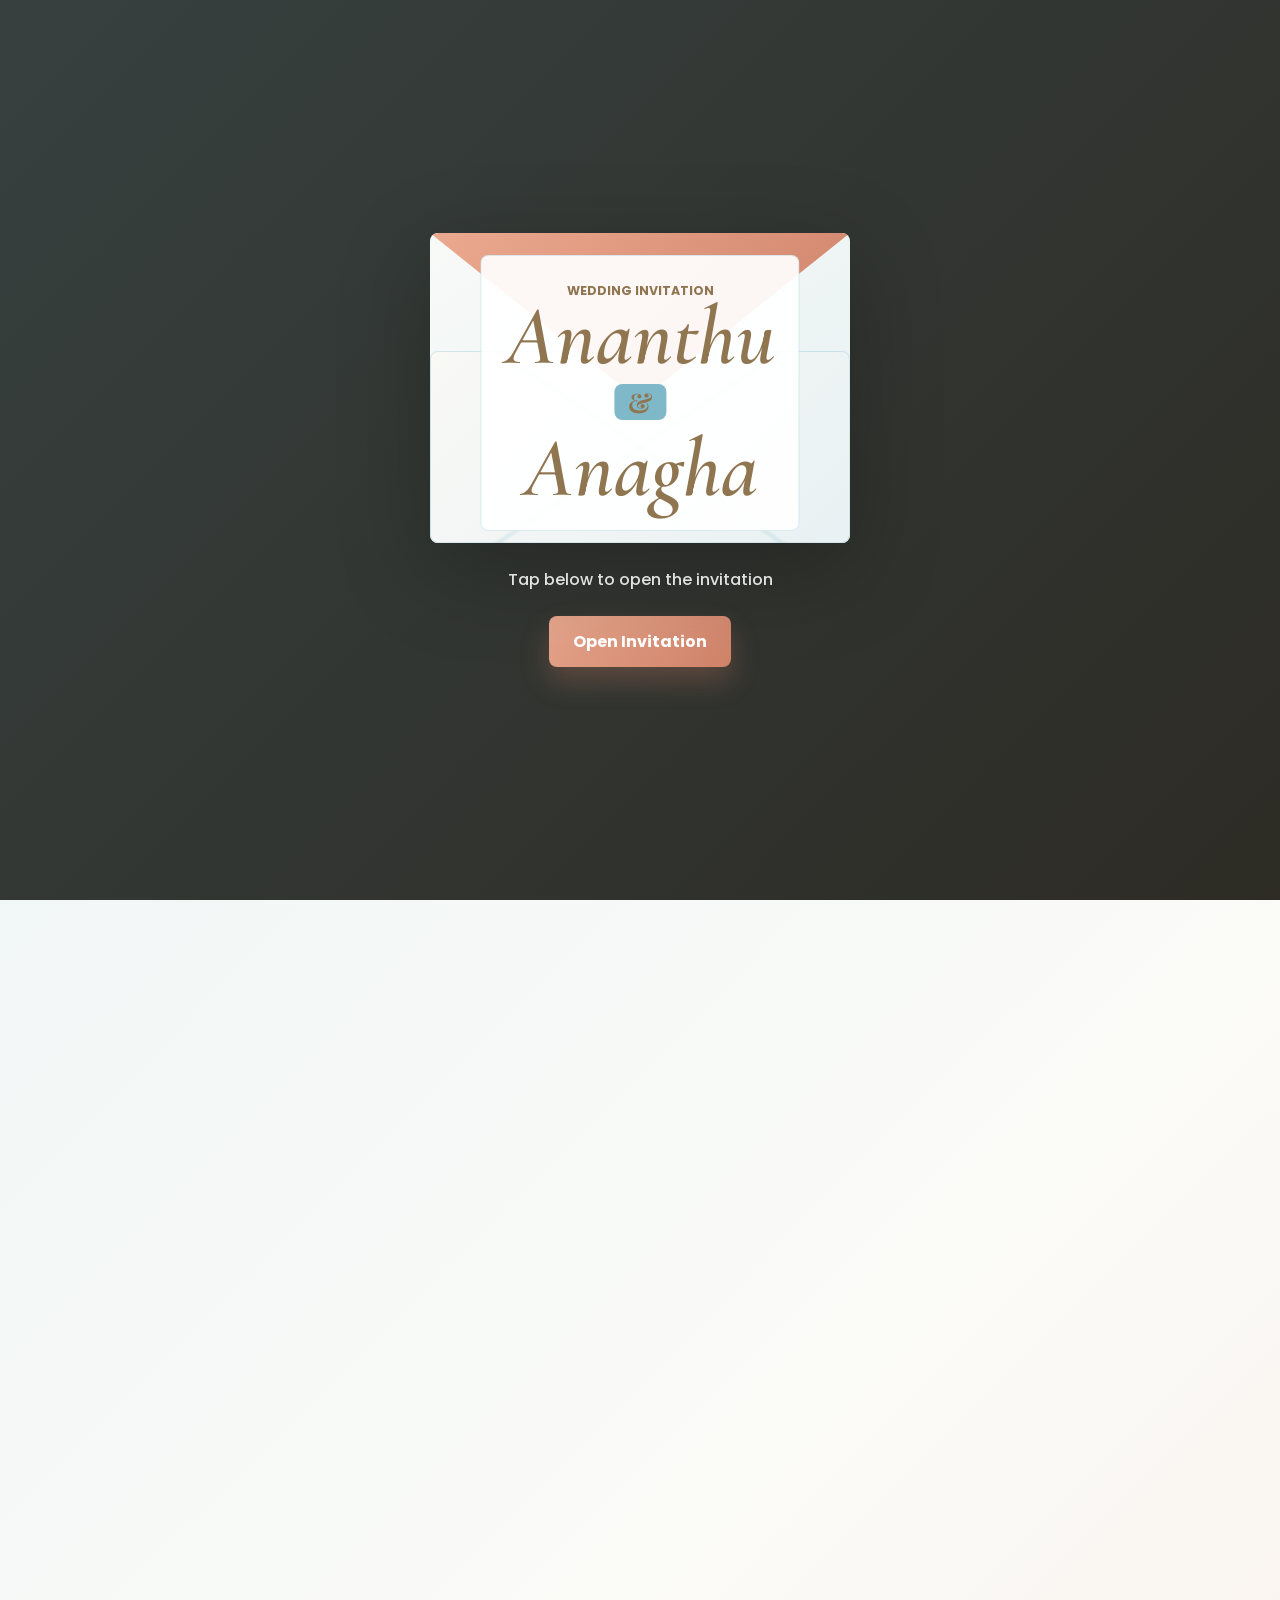
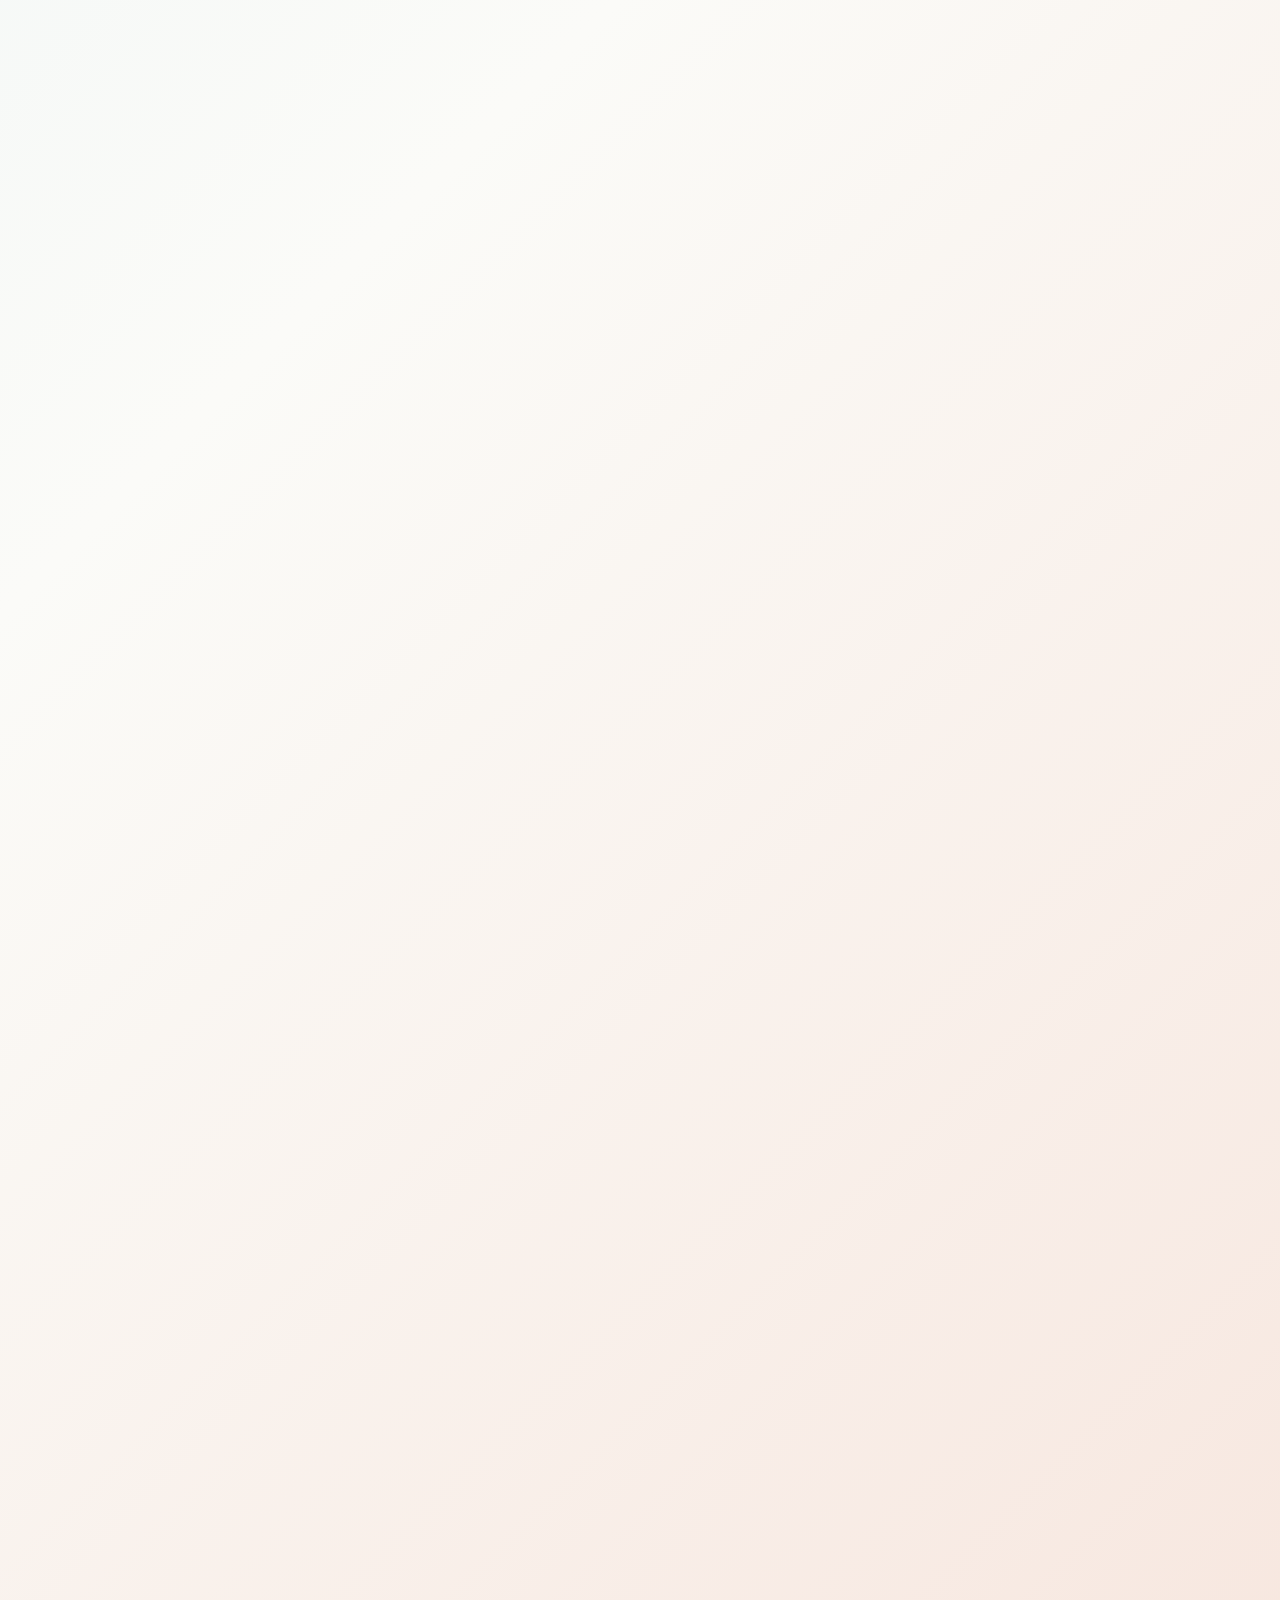
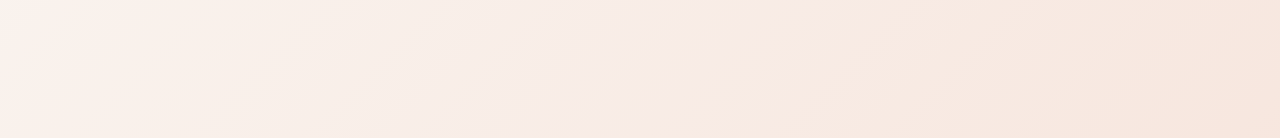
==== index.html @ 1dbc464f "Add page loading screen" ====
<!doctype html>
<html lang="en">
  <head>
    <meta charset="utf-8">
    <meta name="viewport" content="width=device-width, initial-scale=1">
    <meta name="description" content="Wedding invitation for Ananthu and Anagha with ceremony details, countdown, calendar downloads, and location links.">
    <title>Ananthu and Anagha</title>
    <link rel="preconnect" href="https://fonts.googleapis.com">
    <link rel="preconnect" href="https://fonts.gstatic.com" crossorigin>
    <link href="https://fonts.googleapis.com/css2?family=Cormorant+Garamond:ital,wght@0,500;0,600;1,500;1,600&family=Playfair+Display:wght@500;600;700&family=Poppins:wght@300;400;500;600;700&display=swap" rel="stylesheet">
    <link rel="stylesheet" href="styles.css">
  </head>
  <body class="is-loading">
    <div class="page-loader" id="pageLoader" aria-hidden="true">
      <div class="page-loader-mark">
        <span></span>
        <span></span>
        <span></span>
      </div>
      <p>Preparing the invitation</p>
    </div>
    <div class="flower-rain" aria-hidden="true"></div>
    <div class="kerala-border kerala-border-left" aria-hidden="true"></div>
    <div class="kerala-border kerala-border-right" aria-hidden="true"></div>

    <main class="site-shell">
      <section class="intro-screen" id="introScreen" aria-label="Open invitation">
        <div class="envelope" role="presentation">
          <div class="envelope-back"></div>
          <div class="envelope-card">
            <p>Wedding Invitation</p>
            <h1>Ananthu</h1>
            <span>&amp;</span>
            <h1>Anagha</h1>
          </div>
          <div class="envelope-front"></div>
          <div class="envelope-flap"></div>
        </div>
        <p class="intro-copy">Tap below to open the invitation</p>
        <button class="primary-action" id="openInvite" type="button">Open Invitation</button>
      </section>

      <div class="invitation" id="invitation" aria-hidden="true">
        <section class="hero-section">
          <div class="hero-photo" aria-label="Ananthu and Anagha">
            <img src="assets/hero.jpeg" alt="Ananthu and Anagha at their wedding celebration">
          </div>
          <div class="hero-panel">
            <p class="eyebrow">Sacred Union</p>
            <p class="lead">Join us as we celebrate love, laughter, and a day to remember</p>
            <div class="couple-names">
              <h2>Ananthu</h2>
              <span>&amp;</span>
              <h2>Anagha</h2>
            </div>
          </div>
        </section>

        <section class="section-block ceremony">
          <p class="eyebrow">Wedding Ceremony</p>
          <h2>Save The Date</h2>
          <p class="date-pill">25 May 2026</p>
          <div class="ceremony-actions">
            <button class="primary-action" type="button" data-calendar="ceremony">Add to Calendar</button>
          </div>

          <article class="detail-card">
            <h3>Wedding Details</h3>
            <p><strong>Date:</strong> Monday, 25 May 2026</p>
            <p class="highlight">Muhurtham: 11:56 am - 12:46 pm</p>
            <div class="venue">
              <p class="eyebrow">Venue</p>
              <h4>Qatar Auditorium</h4>
              <p>Thirunavaya, Malappuram</p>
              <button class="secondary-action venue-location-button" type="button" data-location="Qatar Auditorium, Thirunavaya, Malappuram">View Location</button>
            </div>
          </article>

          <div class="countdown-panel">
            <p class="eyebrow">Countdown</p>
            <h3>Celebration Begins In</h3>
            <div class="countdown" id="countdown" aria-live="polite">
              <div><strong id="days">0</strong><span>Days</span></div>
              <div><strong id="hours">0</strong><span>Hours</span></div>
              <div><strong id="minutes">0</strong><span>Minutes</span></div>
              <div><strong id="seconds">0</strong><span>Seconds</span></div>
            </div>
          </div>
        </section>

        <section class="section-block reception">
          <p class="eyebrow">Bride Groom Reception</p>
          <h2>Join Us For The Celebration</h2>

          <article class="detail-card">
            <p><strong>Date:</strong> Thursday, 28 May 2026</p>
            <p class="highlight">Time: 5:30 pm to 9:30 pm</p>
            <div class="venue">
              <p class="eyebrow">Venue</p>
              <h4>Comet Hall, Al-Saj</h4>
              <p>Kazhakkoottam, Thiruvananthapuram</p>
              <div class="action-row">
                <button class="primary-action" type="button" data-calendar="reception">Add to Calendar</button>
                <button class="secondary-action" type="button" data-location="Comet Hall, Al-Saj, Kazhakkoottam, Thiruvananthapuram">View Location</button>
              </div>
            </div>
          </article>
        </section>

        <section class="closing-note">
          <p>With grateful hearts, we cherish your love and support as we begin this journey. Can't wait to celebrate with you.</p>
        </section>
      </div>
    </main>

    <script src="script.js"></script>
  </body>
</html>
---- styles.css ----
:root {
  --ink: #2f2b24;
  --muted: #68625a;
  --paper: #fbfbf8;
  --mist: #e9f3f5;
  --teal: #7fb8c8;
  --rose: #e6a68d;
  --coral: #cf8268;
  --brass: #8f7550;
  --leaf: #2f7d62;
  --gold: #c99a2e;
  --line: rgba(127, 184, 200, 0.28);
  --shadow: 0 24px 60px rgba(47, 43, 36, 0.15);
}

* {
  box-sizing: border-box;
}

html {
  scroll-behavior: smooth;
}

body {
  margin: 0;
  min-height: 100vh;
  background:
    linear-gradient(135deg, rgba(233, 243, 245, 0.92), rgba(251, 251, 248, 0.96) 48%, rgba(246, 226, 217, 0.82)),
    var(--paper);
  color: var(--ink);
  font-family: "Poppins", system-ui, sans-serif;
  overflow-x: hidden;
}

body.is-loading {
  overflow: hidden;
}

button {
  border: 0;
  border-radius: 8px;
  cursor: pointer;
  font: inherit;
}

.page-loader {
  position: fixed;
  inset: 0;
  z-index: 40;
  display: grid;
  place-items: center;
  align-content: center;
  gap: 18px;
  background:
    linear-gradient(135deg, rgba(251, 251, 248, 0.98), rgba(233, 243, 245, 0.96) 48%, rgba(246, 226, 217, 0.94));
  transition: opacity 420ms ease, visibility 420ms ease;
}

.page-loader.is-hidden {
  opacity: 0;
  visibility: hidden;
}

.page-loader-mark {
  display: flex;
  align-items: center;
  gap: 10px;
}

.page-loader-mark span {
  width: 16px;
  height: 16px;
  border-radius: 999px;
  background: linear-gradient(135deg, #f1d36b, #cda12b);
  box-shadow: 0 0 0 rgba(205, 161, 43, 0.18);
  animation: loader-pulse 1.1s infinite ease-in-out;
}

.page-loader-mark span:nth-child(2) {
  animation-delay: 0.14s;
}

.page-loader-mark span:nth-child(3) {
  animation-delay: 0.28s;
}

.page-loader p {
  margin: 0;
  color: var(--brass);
  font-size: 0.95rem;
  font-weight: 600;
  letter-spacing: 0;
}

.site-shell {
  position: relative;
  z-index: 1;
}

.flower-rain {
  position: fixed;
  inset: 0;
  z-index: 3;
  pointer-events: none;
  overflow: hidden;
}

.falling-flower {
  position: absolute;
  top: -12vh;
  width: 34px;
  height: 34px;
  opacity: 0.84;
  animation: flower-fall linear infinite;
  transform: scale(var(--flower-scale, 1));
}

.falling-flower::before,
.falling-flower::after {
  content: "";
  position: absolute;
  inset: 0;
  border-radius: 50%;
}

.jasmine-flower::before {
  background:
    radial-gradient(circle at 50% 50%, #f3c95b 0 13%, transparent 14%),
    radial-gradient(ellipse at 50% 12%, #fff 0 17%, transparent 18%),
    radial-gradient(ellipse at 88% 50%, #fff 0 17%, transparent 18%),
    radial-gradient(ellipse at 50% 88%, #fff 0 17%, transparent 18%),
    radial-gradient(ellipse at 12% 50%, #fff 0 17%, transparent 18%);
  filter: drop-shadow(0 4px 7px rgba(87, 74, 48, 0.16));
}

.golden-flower::before {
  background:
    radial-gradient(circle at 50% 50%, #8f7550 0 11%, transparent 12%),
    radial-gradient(ellipse at 50% 10%, #f3c95b 0 18%, transparent 19%),
    radial-gradient(ellipse at 82% 30%, #e6a68d 0 15%, transparent 16%),
    radial-gradient(ellipse at 78% 76%, #f3c95b 0 18%, transparent 19%),
    radial-gradient(ellipse at 20% 76%, #e6a68d 0 15%, transparent 16%),
    radial-gradient(ellipse at 18% 30%, #f3c95b 0 18%, transparent 19%);
  filter: drop-shadow(0 4px 8px rgba(143, 117, 80, 0.18));
}

.kerala-border {
  position: fixed;
  top: 0;
  bottom: 0;
  width: 92px;
  z-index: 0;
  opacity: 0.62;
  pointer-events: none;
  background-image: url("data:image/svg+xml,%3Csvg xmlns='http://www.w3.org/2000/svg' width='92' height='78' viewBox='0 0 92 78'%3E%3Cg fill='none' stroke='%23cda12b' stroke-width='2.4' stroke-linecap='round' stroke-linejoin='round'%3E%3Cpath d='M46 7 C39 14 39 22 46 29 C53 22 53 14 46 7 Z' fill='%23f1d36b' fill-opacity='.25'/%3E%3Cpath d='M46 13 C43 18 43 24 46 30 C49 24 49 18 46 13 Z'/%3E%3Cpath d='M35 19 C27 20 22 26 21 35 C30 34 35 28 35 19 Z' fill='%23f1d36b' fill-opacity='.16'/%3E%3Cpath d='M57 19 C65 20 70 26 71 35 C62 34 57 28 57 19 Z' fill='%23f1d36b' fill-opacity='.16'/%3E%3Cpath d='M30 37 C24 40 21 46 23 53 C31 51 34 44 30 37 Z'/%3E%3Cpath d='M62 37 C68 40 71 46 69 53 C61 51 58 44 62 37 Z'/%3E%3Cpath d='M46 30 C39 39 39 50 46 58 C53 50 53 39 46 30 Z' fill='%23f1d36b' fill-opacity='.12'/%3E%3Cpath d='M28 55 C34 62 42 63 46 57 C50 63 58 62 64 55'/%3E%3Cpath d='M36 61 C38 69 44 70 46 63 C48 70 54 69 56 61'/%3E%3Cpath d='M19 51 C12 51 8 55 8 62 C15 62 20 58 19 51 Z'/%3E%3Cpath d='M73 51 C80 51 84 55 84 62 C77 62 72 58 73 51 Z'/%3E%3Cpath d='M24 63 C19 68 12 68 10 64'/%3E%3Cpath d='M68 63 C73 68 80 68 82 64'/%3E%3Cpath d='M39 68 C42 73 50 73 53 68'/%3E%3Ccircle cx='46' cy='57' r='2.8' fill='%23cda12b' stroke='none'/%3E%3C/g%3E%3C/svg%3E");
  background-size: 92px 78px;
  background-position: center top;
  background-repeat: repeat-y;
}

.kerala-border-left {
  left: 0;
}

.kerala-border-right {
  right: 0;
  transform: scaleX(-1);
}

.intro-screen {
  position: fixed;
  inset: 0;
  z-index: 20;
  display: grid;
  place-items: center;
  align-content: center;
  gap: 24px;
  padding: 24px;
  background:
    linear-gradient(135deg, rgba(55, 65, 64, 0.96), rgba(45, 43, 36, 0.96)),
    #333;
  transition: opacity 600ms ease, visibility 600ms ease;
}

.intro-screen.is-open {
  opacity: 0;
  visibility: hidden;
}

.intro-screen.is-opening .envelope {
  animation: invite-envelope-lift 820ms ease forwards;
}

.envelope {
  position: relative;
  width: min(420px, 86vw);
  height: 310px;
  filter: drop-shadow(0 26px 45px rgba(0, 0, 0, 0.24));
}

.envelope-back,
.envelope-front,
.envelope-flap {
  position: absolute;
  inset: 0;
  border-radius: 8px;
}

.envelope-back {
  background: linear-gradient(145deg, #f8faf8, #e6f0f2);
}

.envelope-front {
  top: 118px;
  height: 192px;
  background:
    linear-gradient(34deg, transparent 49%, rgba(127, 184, 200, 0.2) 50%, transparent 51%),
    linear-gradient(-34deg, transparent 49%, rgba(127, 184, 200, 0.2) 50%, transparent 51%),
    linear-gradient(135deg, #f9f9f6, #e8f1f3);
  border: 1px solid var(--line);
}

.envelope-flap {
  height: 168px;
  clip-path: polygon(0 0, 100% 0, 50% 100%);
  background: linear-gradient(135deg, #eba98f, #cd8066);
  transform-origin: top;
  transition: transform 700ms ease;
}

.intro-screen:hover .envelope-flap {
  transform: rotateX(18deg);
}

.intro-screen.is-opening .envelope-flap {
  transform: rotateX(74deg);
}

.envelope-card {
  position: absolute;
  left: 50%;
  top: 22px;
  z-index: 2;
  width: 76%;
  min-height: 210px;
  padding: 26px 18px;
  transform: translateX(-50%);
  border-radius: 8px;
  background: rgba(255, 255, 255, 0.92);
  text-align: center;
  border: 1px solid var(--line);
}

.intro-screen.is-opening .envelope-card {
  animation: invite-card-rise 760ms cubic-bezier(0.22, 0.8, 0.24, 1) forwards;
}

.envelope-card p,
.eyebrow {
  margin: 0;
  color: var(--brass);
  font-size: 0.78rem;
  font-weight: 700;
  letter-spacing: 0;
  text-transform: uppercase;
}

.envelope-card h1,
.couple-names h2 {
  margin: 0;
  color: var(--brass);
  font-family: "Cormorant Garamond", Georgia, serif;
  font-size: 5.25rem;
  font-style: italic;
  font-weight: 600;
  line-height: 0.86;
}

.envelope-card span,
.couple-names span {
  display: inline-grid;
  place-items: center;
  min-width: 52px;
  min-height: 36px;
  margin: 12px 0;
  border-radius: 8px;
  background: var(--teal);
  color: var(--brass);
  font-family: "Playfair Display", Georgia, serif;
  font-size: 1.7rem;
  font-weight: 700;
}

.intro-copy {
  margin: 0;
  color: #f8faf8;
  font-weight: 500;
}

.primary-action,
.secondary-action {
  display: inline-flex;
  align-items: center;
  justify-content: center;
  min-width: 178px;
  min-height: 48px;
  padding: 13px 24px;
  font-weight: 700;
  transition: transform 180ms ease, box-shadow 180ms ease, background 180ms ease;
}

.primary-action {
  background: linear-gradient(135deg, var(--rose), var(--coral));
  color: #fff;
  box-shadow: 0 14px 28px rgba(207, 130, 104, 0.28);
}

.secondary-action {
  background: rgba(255, 255, 255, 0.86);
  color: var(--brass);
  border: 1px solid var(--line);
  box-shadow: 0 10px 22px rgba(47, 43, 36, 0.08);
}

.primary-action:hover,
.secondary-action:hover {
  transform: translateY(-2px);
}

.invitation {
  opacity: 0;
  transform: translateY(18px);
  transition: opacity 700ms ease, transform 700ms ease;
}

.invitation.is-visible {
  opacity: 1;
  transform: translateY(0);
}

.hero-section {
  min-height: 100svh;
  display: grid;
  grid-template-columns: minmax(0, 0.86fr) minmax(320px, 0.64fr);
  gap: 0;
  align-items: stretch;
}

.hero-photo {
  min-height: 100svh;
  overflow: hidden;
}

.hero-photo img {
  width: 100%;
  height: 100%;
  min-height: 100svh;
  object-fit: cover;
  filter: saturate(0.9) contrast(0.98);
}

.hero-panel {
  display: grid;
  align-content: center;
  min-height: 100svh;
  padding: clamp(32px, 6vw, 80px);
  background: rgba(251, 251, 248, 0.9);
  border-left: 1px solid var(--line);
  box-shadow: var(--shadow);
}

.lead {
  margin: 26px 0 32px;
  color: var(--muted);
  font-size: 1.22rem;
  line-height: 1.8;
}

.couple-names h2 {
  font-size: 7rem;
}

.section-block {
  width: min(920px, calc(100% - 32px));
  margin: 0 auto;
  padding: 72px 0 18px;
  text-align: center;
}

.section-block > h2 {
  margin: 8px 0 22px;
  color: var(--brass);
  font-family: "Playfair Display", Georgia, serif;
  font-size: 5.2rem;
  line-height: 1;
}

.date-pill {
  display: flex;
  justify-content: center;
  width: fit-content;
  margin: 0 0 22px;
  margin-inline: auto;
  padding: 18px 38px;
  border: 1px solid var(--line);
  border-radius: 8px;
  background: rgba(255, 255, 255, 0.82);
  color: var(--brass);
  font-size: 1.9rem;
  font-weight: 700;
  box-shadow: var(--shadow);
}

.detail-card,
.countdown-panel,
.closing-note {
  margin: 32px auto 0;
  padding: clamp(28px, 5vw, 48px);
  border: 1px solid var(--line);
  border-radius: 8px;
  background: rgba(255, 255, 255, 0.86);
  box-shadow: var(--shadow);
}

.detail-card {
  max-width: 680px;
}

.detail-card h3,
.countdown-panel h3 {
  margin: 0 0 22px;
  color: var(--brass);
  font-family: "Playfair Display", Georgia, serif;
  font-size: 3.4rem;
}

.detail-card p {
  margin: 8px 0;
  color: var(--muted);
  font-size: 1.05rem;
}

.detail-card .highlight {
  color: var(--coral);
  font-weight: 700;
}

.venue {
  margin-top: 34px;
}

.venue h4 {
  margin: 10px 0 4px;
  color: var(--brass);
  font-family: "Playfair Display", Georgia, serif;
  font-size: 2.4rem;
}

.venue .secondary-action {
  margin-top: 22px;
}

.venue-location-button {
  display: inline-flex;
}

.ceremony-actions {
  display: grid;
  justify-content: center;
  gap: 12px;
  margin-top: 8px;
}

.section-block .primary-action,
.section-block .secondary-action {
  width: 190px;
}

.countdown {
  display: grid;
  grid-template-columns: repeat(4, minmax(0, 1fr));
  gap: 16px;
}

.countdown div {
  position: relative;
  min-height: 152px;
  display: grid;
  place-items: center;
  align-content: center;
  perspective: 900px;
  gap: 10px;
  padding: 14px 10px 18px;
  border: 1px solid rgba(143, 117, 80, 0.16);
  border-radius: 8px;
  background:
    linear-gradient(180deg, rgba(255, 251, 246, 0.98) 0%, rgba(242, 233, 223, 0.92) 48%, rgba(230, 218, 206, 0.94) 49%, rgba(248, 242, 235, 0.97) 100%);
  box-shadow:
    inset 0 1px 0 rgba(255, 255, 255, 0.92),
    inset 0 -1px 0 rgba(143, 117, 80, 0.08),
    0 14px 24px rgba(47, 43, 36, 0.1);
  overflow: hidden;
}

.countdown div::before {
  content: "";
  position: absolute;
  left: 0;
  right: 0;
  top: 50%;
  height: 2px;
  background: linear-gradient(90deg, rgba(143, 117, 80, 0.12), rgba(143, 117, 80, 0.34), rgba(143, 117, 80, 0.12));
  transform: translateY(-1px);
  z-index: 1;
}

.countdown div::after {
  content: "";
  position: absolute;
  inset: 0;
  background:
    linear-gradient(180deg, rgba(255, 255, 255, 0.45), transparent 22%, transparent 70%, rgba(143, 117, 80, 0.05));
  pointer-events: none;
}

.countdown strong {
  position: relative;
  z-index: 2;
  display: block;
  color: var(--brass);
  font-family: "Poppins", system-ui, sans-serif;
  font-size: 4.9rem;
  font-weight: 700;
  line-height: 1;
  letter-spacing: 0;
  text-shadow:
    0 1px 0 rgba(255, 255, 255, 0.75),
    0 2px 10px rgba(143, 117, 80, 0.12);
  animation: countdown-flicker 3.4s infinite;
}

.countdown div.is-flipping strong {
  animation:
    countdown-flicker 3.4s infinite,
    countdown-flip 620ms cubic-bezier(0.22, 0.8, 0.24, 1);
}

.countdown div.is-flipping::after {
  animation: countdown-shine 620ms ease;
}

.countdown div:nth-child(2) strong {
  animation-delay: 0.35s;
}

.countdown div:nth-child(3) strong {
  animation-delay: 0.7s;
}

.countdown div:nth-child(4) strong {
  animation-delay: 1.05s;
}

.countdown span {
  position: relative;
  z-index: 2;
  color: var(--brass);
  font-size: 0.9rem;
  font-weight: 700;
  letter-spacing: 0;
  text-transform: uppercase;
}

.action-row {
  display: grid;
  justify-content: center;
  gap: 12px;
  margin-top: 26px;
}

.closing-note {
  width: min(720px, calc(100% - 32px));
  margin-bottom: 88px;
  text-align: center;
}

.closing-note p {
  margin: 0;
  color: var(--brass);
  font-size: 1.25rem;
  line-height: 1.8;
}

@keyframes flower-fall {
  0% {
    transform: translate3d(0, -12vh, 0) rotate(0deg) scale(var(--flower-scale, 1));
  }
  100% {
    transform: translate3d(-32px, 116vh, 0) rotate(360deg) scale(var(--flower-scale, 1));
  }
}

@keyframes loader-pulse {
  0%,
  100% {
    transform: translateY(0) scale(0.92);
    opacity: 0.55;
    box-shadow: 0 0 0 rgba(205, 161, 43, 0.1);
  }
  50% {
    transform: translateY(-4px) scale(1.05);
    opacity: 1;
    box-shadow: 0 0 14px rgba(205, 161, 43, 0.22);
  }
}

@keyframes invite-envelope-lift {
  0% {
    transform: scale(1) translateY(0);
    filter: drop-shadow(0 26px 45px rgba(0, 0, 0, 0.24));
  }
  45% {
    transform: scale(1.03) translateY(-8px);
    filter: drop-shadow(0 34px 54px rgba(0, 0, 0, 0.3));
  }
  100% {
    transform: scale(0.95) translateY(-18px);
    filter: drop-shadow(0 24px 36px rgba(0, 0, 0, 0.16));
  }
}

@keyframes invite-card-rise {
  0% {
    transform: translateX(-50%) translateY(0) scale(1);
  }
  65% {
    transform: translateX(-50%) translateY(-54px) scale(1.02);
  }
  100% {
    transform: translateX(-50%) translateY(-86px) scale(1.04);
    opacity: 0.94;
  }
}

@keyframes countdown-flicker {
  0%,
  18%,
  22%,
  52%,
  58%,
  100% {
    opacity: 1;
    text-shadow:
      0 1px 0 rgba(255, 255, 255, 0.75),
      0 2px 10px rgba(143, 117, 80, 0.12);
  }
  20%,
  56% {
    opacity: 0.86;
    text-shadow:
      0 1px 0 rgba(255, 255, 255, 0.75),
      0 0 12px rgba(207, 130, 104, 0.18);
  }
  21%,
  57% {
    opacity: 0.9;
    text-shadow:
      0 1px 0 rgba(255, 255, 255, 0.75),
      0 0 8px rgba(207, 130, 104, 0.12);
  }
}

@keyframes countdown-flip {
  0% {
    transform: rotateX(0deg);
  }
  45% {
    transform: rotateX(90deg);
    opacity: 0.68;
  }
  100% {
    transform: rotateX(0deg);
    opacity: 1;
  }
}

@keyframes countdown-shine {
  0% {
    opacity: 0;
  }
  35% {
    opacity: 0.7;
  }
  100% {
    opacity: 1;
  }
}

@media (max-width: 820px) {
  .kerala-border {
    display: none;
  }

  .hero-section {
    grid-template-columns: 1fr;
  }

  .hero-photo,
  .hero-photo img {
    min-height: 42svh;
    height: 42svh;
  }

  .hero-panel {
    min-height: 58svh;
    border-left: 0;
    border-top: 1px solid var(--line);
    text-align: center;
    justify-items: center;
  }

  .lead {
    max-width: 32rem;
  }

  .couple-names {
    display: grid;
    justify-items: center;
  }

  .couple-names h2 {
    font-size: 5rem;
  }

  .section-block > h2 {
    font-size: 3.8rem;
  }

  .detail-card h3,
  .countdown-panel h3 {
    font-size: 2.6rem;
  }

  .venue h4 {
    font-size: 2rem;
  }

  .countdown strong {
    font-size: 4rem;
  }

  .countdown {
    grid-template-columns: repeat(2, minmax(0, 1fr));
  }
}

@media (max-width: 520px) {
  .envelope {
    height: 282px;
  }

  .envelope-front {
    top: 112px;
    height: 170px;
  }

  .envelope-card h1 {
    font-size: 3.6rem;
  }

  .lead {
    font-size: 1rem;
  }

  .couple-names h2 {
    font-size: 4.1rem;
  }

  .section-block > h2 {
    font-size: 2.7rem;
  }

  .date-pill {
    font-size: 1.35rem;
  }

  .detail-card h3,
  .countdown-panel h3 {
    font-size: 2.15rem;
  }

  .closing-note p {
    font-size: 1.05rem;
  }

  .hero-panel {
    padding: 30px 22px 44px;
  }

  .section-block {
    padding-top: 56px;
  }

  .countdown {
    gap: 10px;
  }

  .countdown div {
    min-height: 132px;
  }

  .countdown strong {
    font-size: 3.3rem;
  }

  .countdown span {
    font-size: 0.82rem;
  }
}
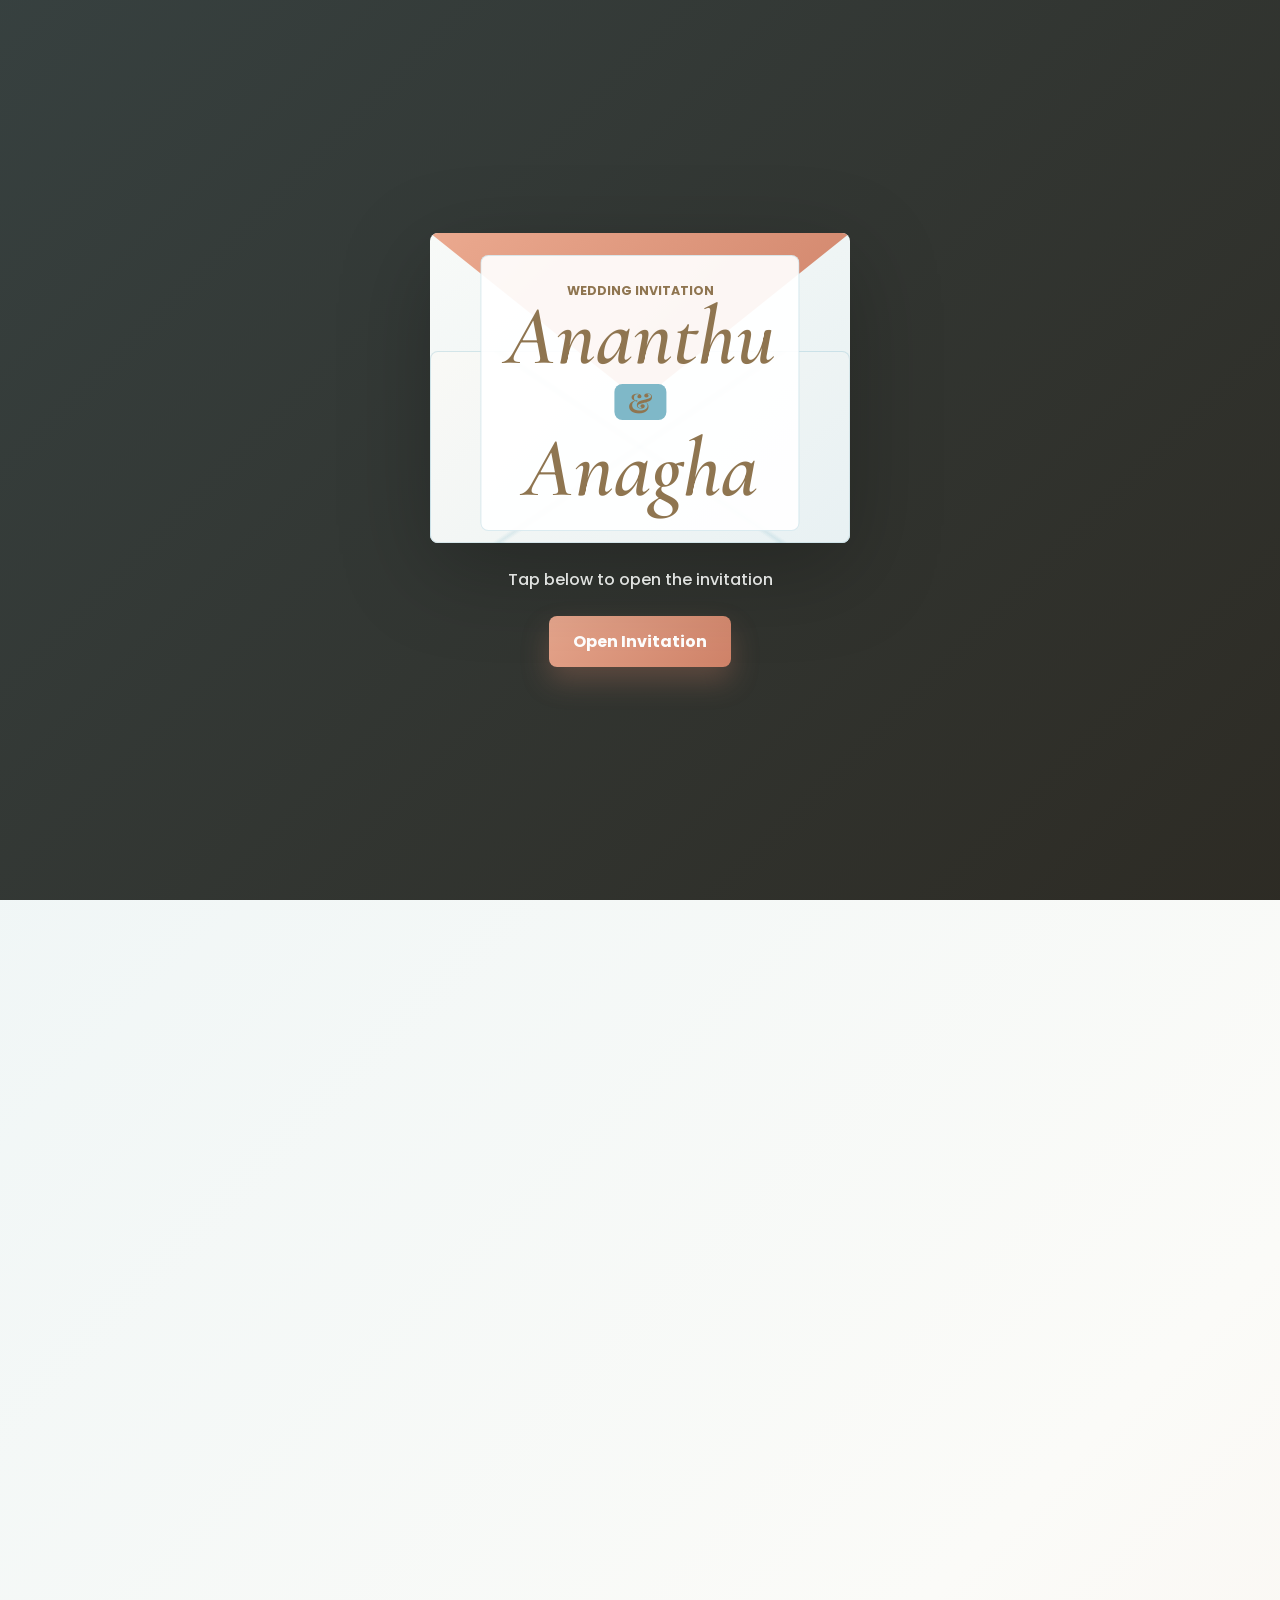
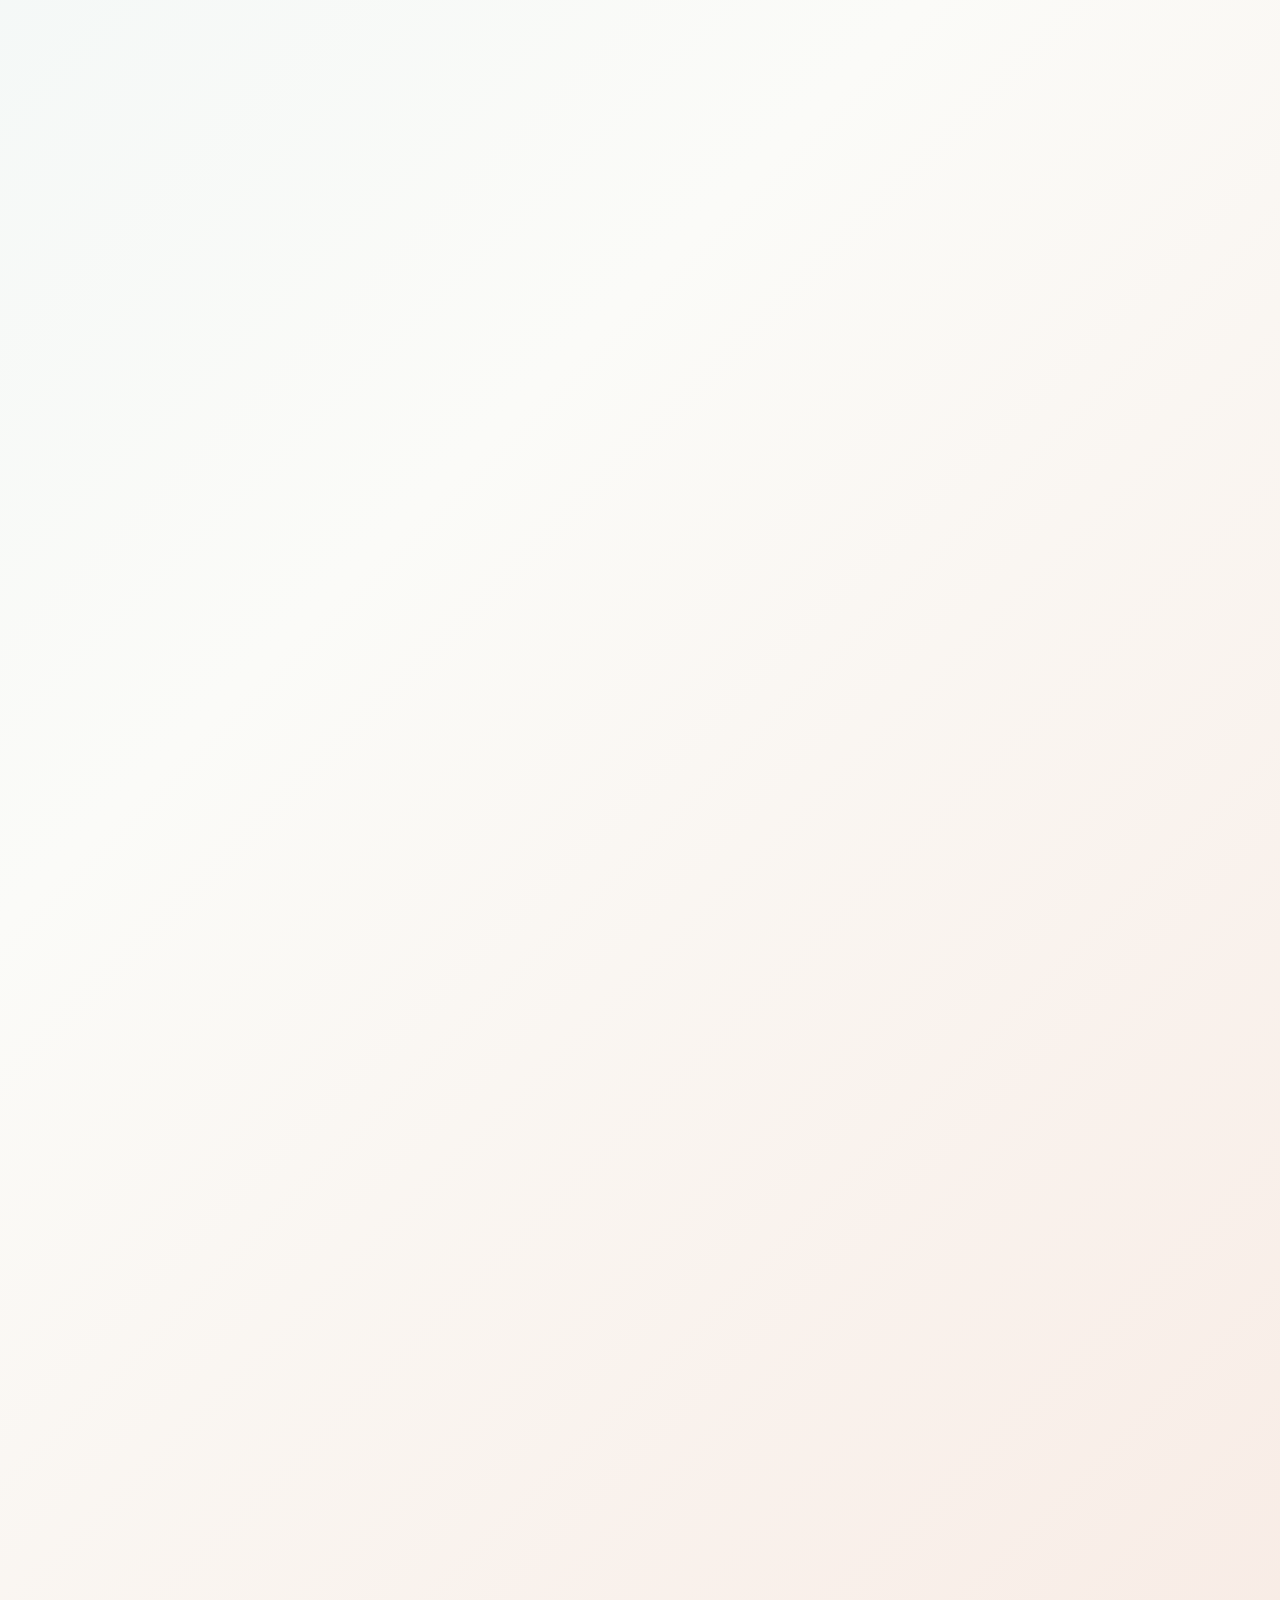
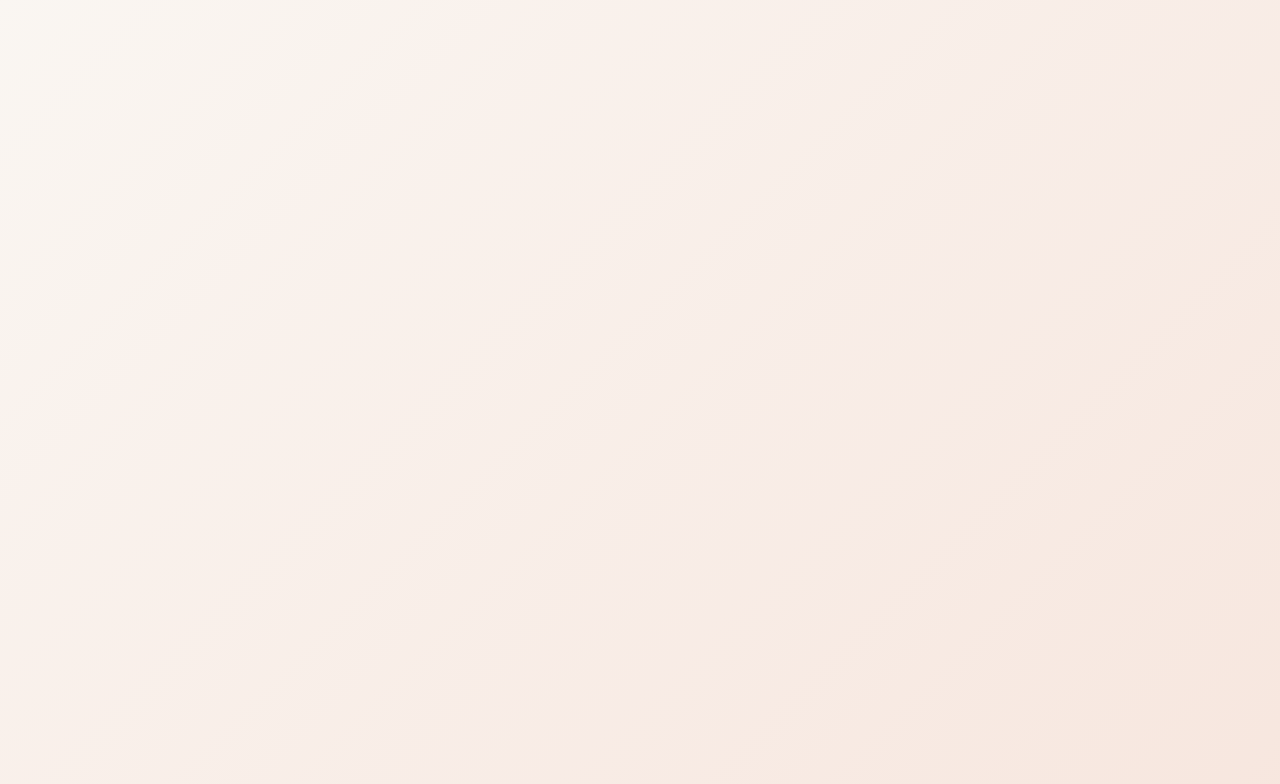
==== commit 66b89fad: "Enhance desktop hero styling" ====
--- a/index.html
+++ b/index.html
@@ -3,7 +3,7 @@
   <head>
     <meta charset="utf-8">
     <meta name="viewport" content="width=device-width, initial-scale=1">
-    <meta name="description" content="Wedding invitation for Ananthu and Anagha with ceremony details, countdown, calendar downloads, and location links.">
+    <meta name="description" content="Ananthu weds Anagha">
     <title>Ananthu and Anagha</title>
     <link rel="preconnect" href="https://fonts.googleapis.com">
     <link rel="preconnect" href="https://fonts.gstatic.com" crossorigin>
@@ -42,21 +42,27 @@
 
       <div class="invitation" id="invitation" aria-hidden="true">
         <section class="hero-section">
-          <div class="hero-photo" aria-label="Ananthu and Anagha">
-            <img src="assets/hero.jpeg" alt="Ananthu and Anagha at their wedding celebration">
-          </div>
           <div class="hero-panel">
-            <p class="eyebrow">Sacred Union</p>
-            <p class="lead">Join us as we celebrate love, laughter, and a day to remember</p>
-            <div class="couple-names">
-              <h2>Ananthu</h2>
-              <span>&amp;</span>
-              <h2>Anagha</h2>
+            <div class="hero-ornament hero-ornament-left" aria-hidden="true"></div>
+            <div class="hero-ornament hero-ornament-right" aria-hidden="true"></div>
+            <div class="hero-panel-content">
+              <p class="eyebrow">Sacred Union</p>
+              <p class="lead">Join us as we celebrate love, laughter, and a day to remember</p>
+              <div class="couple-names">
+                <h2>Ananthu</h2>
+                <span>&amp;</span>
+                <h2>Anagha</h2>
+              </div>
             </div>
           </div>
         </section>
 
         <section class="section-block ceremony">
+          <div class="section-divider" aria-hidden="true">
+            <span></span>
+            <i></i>
+            <span></span>
+          </div>
           <p class="eyebrow">Wedding Ceremony</p>
           <h2>Save The Date</h2>
           <p class="date-pill">25 May 2026</p>
@@ -107,6 +113,16 @@
           </article>
         </section>
 
+        <section class="section-block rsvp-section">
+          <p class="eyebrow">RSVP</p>
+          <h2>Let Us Know You Are Coming</h2>
+
+          <article class="detail-card rsvp-card">
+            <p>Please share your response through the RSVP form!</p>
+            <a class="primary-action rsvp-link" href="https://forms.gle/ySF3FnZ63FMnBYPa8" target="_blank" rel="noreferrer">Open RSVP Form</a>
+          </article>
+        </section>
+
         <section class="closing-note">
           <p>With grateful hearts, we cherish your love and support as we begin this journey. Can't wait to celebrate with you.</p>
         </section>
--- a/styles.css
+++ b/styles.css
@@ -43,6 +43,11 @@
   font: inherit;
 }
 
+a {
+  color: inherit;
+  text-decoration: none;
+}
+
 .page-loader {
   position: fixed;
   inset: 0;
@@ -298,7 +303,8 @@
 }
 
 .primary-action,
-.secondary-action {
+.secondary-action,
+.rsvp-link {
   display: inline-flex;
   align-items: center;
   justify-content: center;
@@ -340,33 +346,71 @@
 
 .hero-section {
   min-height: 100svh;
+  display: block;
+}
+
+.hero-panel {
+  position: relative;
   display: grid;
-  grid-template-columns: minmax(0, 0.86fr) minmax(320px, 0.64fr);
-  gap: 0;
-  align-items: stretch;
-}
-
-.hero-photo {
-  min-height: 100svh;
-  overflow: hidden;
-}
-
-.hero-photo img {
-  width: 100%;
-  height: 100%;
-  min-height: 100svh;
-  object-fit: cover;
-  filter: saturate(0.9) contrast(0.98);
-}
-
-.hero-panel {
-  display: grid;
+  place-items: center;
   align-content: center;
   min-height: 100svh;
   padding: clamp(32px, 6vw, 80px);
-  background: rgba(251, 251, 248, 0.9);
-  border-left: 1px solid var(--line);
+  background:
+    linear-gradient(180deg, rgba(251, 251, 248, 0.94), rgba(245, 240, 234, 0.9));
   box-shadow: var(--shadow);
+  text-align: center;
+  overflow: hidden;
+}
+
+.hero-panel-content {
+  position: relative;
+  z-index: 2;
+  width: min(760px, 100%);
+  padding: 54px 52px;
+}
+
+.hero-panel-content::before,
+.hero-panel-content::after {
+  content: "";
+  position: absolute;
+  left: 50%;
+  width: min(520px, calc(100% - 60px));
+  height: 1px;
+  transform: translateX(-50%);
+  background: linear-gradient(90deg, transparent, rgba(143, 117, 80, 0.42), transparent);
+}
+
+.hero-panel-content::before {
+  top: 18px;
+}
+
+.hero-panel-content::after {
+  bottom: 18px;
+}
+
+.hero-ornament {
+  position: absolute;
+  top: 50%;
+  width: 160px;
+  height: 320px;
+  transform: translateY(-50%);
+  opacity: 0.46;
+  pointer-events: none;
+  background-repeat: no-repeat;
+  background-position: center;
+  background-size: contain;
+}
+
+.hero-ornament-left {
+  left: clamp(18px, 4vw, 54px);
+  background-image: url("data:image/svg+xml,%3Csvg xmlns='http://www.w3.org/2000/svg' width='160' height='320' viewBox='0 0 160 320'%3E%3Cg fill='none' stroke='%23c99a2e' stroke-width='2.4' stroke-linecap='round' stroke-linejoin='round'%3E%3Cpath d='M78 46 C60 60 58 82 74 97 C92 83 94 60 78 46 Z'/%3E%3Cpath d='M80 84 C48 96 36 121 42 155 C72 146 86 119 80 84 Z'/%3E%3Cpath d='M79 84 C111 96 123 121 117 155 C87 146 73 119 79 84 Z'/%3E%3Cpath d='M79 140 C62 156 60 182 79 198 C98 182 96 156 79 140 Z'/%3E%3Cpath d='M52 184 C34 191 26 206 27 226 C48 223 59 208 52 184 Z'/%3E%3Cpath d='M106 184 C124 191 132 206 131 226 C110 223 99 208 106 184 Z'/%3E%3Cpath d='M79 198 C66 220 67 245 79 266 C91 245 92 220 79 198 Z'/%3E%3Cpath d='M79 22 L79 292' stroke='%238f7550' stroke-opacity='.35'/%3E%3Ccircle cx='79' cy='110' r='7' fill='%23c99a2e' stroke='none'/%3E%3Ccircle cx='79' cy='174' r='7' fill='%23e6a68d' stroke='none'/%3E%3Ccircle cx='79' cy='238' r='7' fill='%23c99a2e' stroke='none'/%3E%3C/g%3E%3C/svg%3E");
+}
+
+.hero-ornament-right {
+  right: clamp(18px, 4vw, 54px);
+  transform: translateY(-50%) scaleX(-1);
+  background-image: url("data:image/svg+xml,%3Csvg xmlns='http://www.w3.org/2000/svg' width='160' height='320' viewBox='0 0 160 320'%3E%3Cg fill='none' stroke='%23c99a2e' stroke-width='2.4' stroke-linecap='round' stroke-linejoin='round'%3E%3Cpath d='M78 46 C60 60 58 82 74 97 C92 83 94 60 78 46 Z'/%3E%3Cpath d='M80 84 C48 96 36 121 42 155 C72 146 86 119 80 84 Z'/%3E%3Cpath d='M79 84 C111 96 123 121 117 155 C87 146 73 119 79 84 Z'/%3E%3Cpath d='M79 140 C62 156 60 182 79 198 C98 182 96 156 79 140 Z'/%3E%3Cpath d='M52 184 C34 191 26 206 27 226 C48 223 59 208 52 184 Z'/%3E%3Cpath d='M106 184 C124 191 132 206 131 226 C110 223 99 208 106 184 Z'/%3E%3Cpath d='M79 198 C66 220 67 245 79 266 C91 245 92 220 79 198 Z'/%3E%3Cpath d='M79 22 L79 292' stroke='%238f7550' stroke-opacity='.35'/%3E%3Ccircle cx='79' cy='110' r='7' fill='%23c99a2e' stroke='none'/%3E%3Ccircle cx='79' cy='174' r='7' fill='%23e6a68d' stroke='none'/%3E%3Ccircle cx='79' cy='238' r='7' fill='%23c99a2e' stroke='none'/%3E%3C/g%3E%3C/svg%3E");
 }
 
 .lead {
@@ -374,6 +418,7 @@
   color: var(--muted);
   font-size: 1.22rem;
   line-height: 1.8;
+  max-width: 36rem;
 }
 
 .couple-names h2 {
@@ -385,6 +430,34 @@
   margin: 0 auto;
   padding: 72px 0 18px;
   text-align: center;
+}
+
+.section-divider {
+  display: flex;
+  align-items: center;
+  justify-content: center;
+  gap: 14px;
+  margin: 0 auto 30px;
+}
+
+.section-divider span {
+  width: 84px;
+  height: 1px;
+  background: linear-gradient(90deg, transparent, rgba(143, 117, 80, 0.45), transparent);
+}
+
+.section-divider i {
+  width: 34px;
+  height: 34px;
+  display: block;
+  border-radius: 999px;
+  background:
+    radial-gradient(circle at center, rgba(205, 161, 43, 0.95) 0 18%, transparent 19%),
+    radial-gradient(ellipse at 50% 16%, rgba(205, 161, 43, 0.68) 0 18%, transparent 19%),
+    radial-gradient(ellipse at 84% 50%, rgba(205, 161, 43, 0.68) 0 18%, transparent 19%),
+    radial-gradient(ellipse at 50% 84%, rgba(205, 161, 43, 0.68) 0 18%, transparent 19%),
+    radial-gradient(ellipse at 16% 50%, rgba(205, 161, 43, 0.68) 0 18%, transparent 19%);
+  box-shadow: 0 0 18px rgba(205, 161, 43, 0.14);
 }
 
 .section-block > h2 {
@@ -420,6 +493,79 @@
   border-radius: 8px;
   background: rgba(255, 255, 255, 0.86);
   box-shadow: var(--shadow);
+}
+
+.ceremony .detail-card {
+  background:
+    linear-gradient(180deg, rgba(255, 255, 255, 0.96), rgba(248, 241, 233, 0.9));
+  border-color: rgba(205, 161, 43, 0.22);
+}
+
+.ceremony .detail-card .venue {
+  position: relative;
+  margin-top: 38px;
+  padding-top: 22px;
+}
+
+.ceremony .detail-card .venue::before {
+  content: "";
+  position: absolute;
+  left: 50%;
+  top: 0;
+  width: 96px;
+  height: 1px;
+  transform: translateX(-50%);
+  background: linear-gradient(90deg, transparent, rgba(205, 161, 43, 0.45), transparent);
+}
+
+.ceremony .countdown-panel {
+  background:
+    linear-gradient(180deg, rgba(255, 251, 246, 0.98), rgba(243, 234, 224, 0.92));
+  border-color: rgba(205, 161, 43, 0.18);
+}
+
+.reception {
+  position: relative;
+}
+
+.reception::before {
+  content: "";
+  display: block;
+  width: min(760px, 100%);
+  height: 1px;
+  margin: 0 auto 26px;
+  background: linear-gradient(90deg, transparent, rgba(127, 184, 200, 0.45), transparent);
+}
+
+.reception .detail-card {
+  background:
+    linear-gradient(145deg, rgba(244, 249, 249, 0.95), rgba(233, 243, 245, 0.92));
+  border-color: rgba(127, 184, 200, 0.3);
+}
+
+.reception .detail-card .highlight {
+  color: #6e9aaa;
+}
+
+.reception .action-row {
+  margin-top: 30px;
+}
+
+.rsvp-section .detail-card {
+  background:
+    linear-gradient(145deg, rgba(255, 249, 240, 0.98), rgba(248, 235, 216, 0.94));
+  border-color: rgba(205, 161, 43, 0.28);
+  box-shadow:
+    0 18px 40px rgba(143, 117, 80, 0.12),
+    inset 0 1px 0 rgba(255, 255, 255, 0.78);
+}
+
+.rsvp-section > h2 {
+  color: #9a7444;
+}
+
+.rsvp-section .eyebrow {
+  color: #b3832c;
 }
 
 .detail-card {
@@ -578,6 +724,21 @@
   margin-top: 26px;
 }
 
+.rsvp-card {
+  max-width: 680px;
+  text-align: center;
+}
+
+.rsvp-card p {
+  margin: 0 0 24px;
+  color: var(--muted);
+  line-height: 1.8;
+}
+
+.rsvp-link {
+  width: 220px;
+}
+
 .closing-note {
   width: min(720px, calc(100% - 32px));
   margin-bottom: 88px;
@@ -702,21 +863,28 @@
   }
 
   .hero-section {
-    grid-template-columns: 1fr;
-  }
-
-  .hero-photo,
-  .hero-photo img {
-    min-height: 42svh;
-    height: 42svh;
+    min-height: auto;
+  }
+
+  .hero-ornament {
+    display: none;
   }
 
   .hero-panel {
-    min-height: 58svh;
-    border-left: 0;
-    border-top: 1px solid var(--line);
+    min-height: auto;
     text-align: center;
     justify-items: center;
+    padding-bottom: 28px;
+  }
+
+  .hero-panel-content {
+    width: 100%;
+    padding: 18px 0;
+  }
+
+  .hero-panel-content::before,
+  .hero-panel-content::after {
+    display: none;
   }
 
   .lead {
@@ -794,11 +962,24 @@
   }
 
   .hero-panel {
-    padding: 30px 22px 44px;
+    min-height: auto;
+    padding: 22px 22px 28px;
   }
 
   .section-block {
-    padding-top: 56px;
+    padding-top: 26px;
+  }
+
+  .section-block.ceremony {
+    padding-top: 34px;
+  }
+
+  .section-divider {
+    margin-bottom: 22px;
+  }
+
+  .reception::before {
+    margin-bottom: 18px;
   }
 
   .countdown {
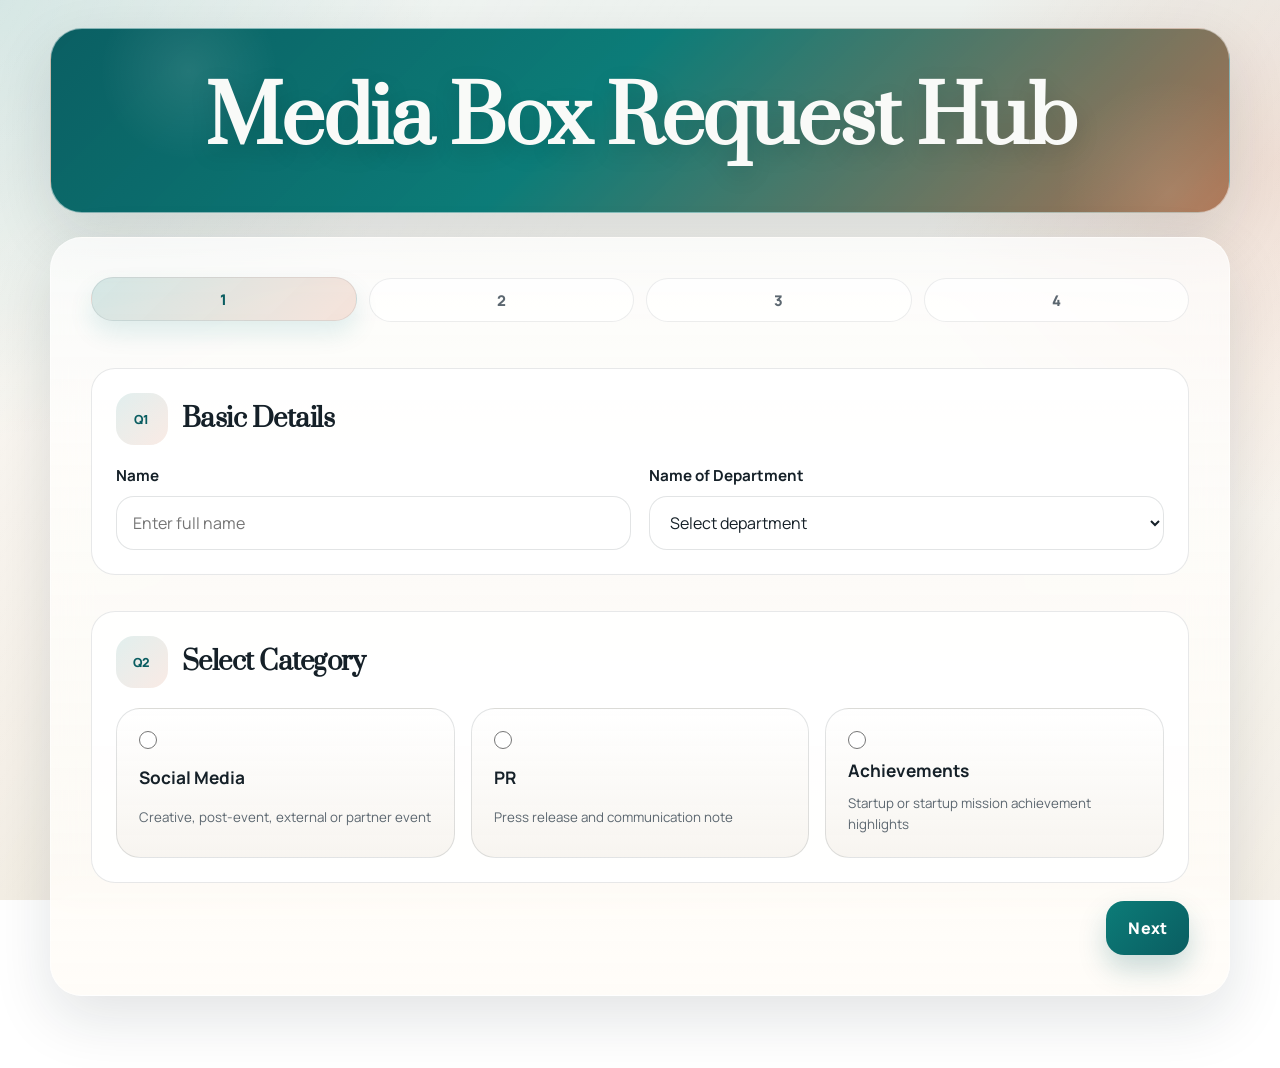
==== commit 612a2686: "replace wedding site with media box" ====
--- a/index.html
+++ b/index.html
@@ -3,130 +3,415 @@
   <head>
     <meta charset="utf-8">
     <meta name="viewport" content="width=device-width, initial-scale=1">
-    <meta name="description" content="Ananthu weds Anagha">
-    <title>Ananthu and Anagha</title>
+    <meta
+      name="description"
+      content="Media box request form for collecting social media, press release, and achievement requests with branching questionnaire support."
+    >
+    <title>Media Box Request Hub</title>
     <link rel="preconnect" href="https://fonts.googleapis.com">
     <link rel="preconnect" href="https://fonts.gstatic.com" crossorigin>
-    <link href="https://fonts.googleapis.com/css2?family=Cormorant+Garamond:ital,wght@0,500;0,600;1,500;1,600&family=Playfair+Display:wght@500;600;700&family=Poppins:wght@300;400;500;600;700&display=swap" rel="stylesheet">
+    <link
+      href="https://fonts.googleapis.com/css2?family=Manrope:wght@400;500;600;700;800&family=Prata&display=swap"
+      rel="stylesheet"
+    >
     <link rel="stylesheet" href="styles.css">
   </head>
-  <body class="is-loading">
-    <div class="page-loader" id="pageLoader" aria-hidden="true">
-      <div class="page-loader-mark">
-        <span></span>
-        <span></span>
-        <span></span>
-      </div>
-      <p>Preparing the invitation</p>
-    </div>
-    <div class="flower-rain" aria-hidden="true"></div>
-    <div class="kerala-border kerala-border-left" aria-hidden="true"></div>
-    <div class="kerala-border kerala-border-right" aria-hidden="true"></div>
-
-    <main class="site-shell">
-      <section class="intro-screen" id="introScreen" aria-label="Open invitation">
-        <div class="envelope" role="presentation">
-          <div class="envelope-back"></div>
-          <div class="envelope-card">
-            <p>Wedding Invitation</p>
-            <h1>Ananthu</h1>
-            <span>&amp;</span>
-            <h1>Anagha</h1>
-          </div>
-          <div class="envelope-front"></div>
-          <div class="envelope-flap"></div>
+  <body>
+    <div class="page-glow" aria-hidden="true"></div>
+
+    <main class="page-shell">
+      <section class="hero">
+        <h1>Media Box Request Hub</h1>
+      </section>
+
+      <section class="form-shell">
+        <div class="progress-strip" aria-label="Form progress">
+          <div class="progress-step is-active" data-progress-step="intro">1</div>
+          <div class="progress-step" data-progress-step="social-type">2</div>
+          <div class="progress-step" data-progress-step="details">3</div>
+          <div class="progress-step" data-progress-step="summary">4</div>
         </div>
-        <p class="intro-copy">Tap below to open the invitation</p>
-        <button class="primary-action" id="openInvite" type="button">Open Invitation</button>
+
+        <form id="mediaRequestForm" class="media-form" novalidate>
+          <div class="step-panel" data-step-panel="intro">
+            <section class="form-section">
+              <div class="section-title">
+                <span>Q1</span>
+                <h3>Basic Details</h3>
+              </div>
+
+              <div class="field-grid two-col">
+                <label class="field">
+                  <span>Name</span>
+                  <input type="text" name="employeeName" required placeholder="Enter full name">
+                </label>
+
+                <label class="field">
+                  <span>Name of Department</span>
+                  <select name="department" required>
+                    <option value="">Select department</option>
+                    <option>Rink</option>
+                    <option>IEDC</option>
+                    <option>Grants</option>
+                    <option>Investment</option>
+                    <option>Coworking</option>
+                    <option>Corporate Relations</option>
+                    <option>Women</option>
+                    <option>Incubation</option>
+                    <option>IT</option>
+                    <option>Infra</option>
+                    <option>HR</option>
+                    <option>Admin</option>
+                    <option>Accounts</option>
+                  </select>
+                </label>
+              </div>
+            </section>
+
+            <section class="form-section">
+              <div class="section-title">
+                <span>Q2</span>
+                <h3>Select Category</h3>
+              </div>
+
+              <div class="choice-grid" role="radiogroup" aria-label="Select request category">
+                <label class="choice-card">
+                  <input type="radio" name="category" value="Social Media" required>
+                  <strong>Social Media</strong>
+                  <small>Creative, post-event, external or partner event</small>
+                </label>
+
+                <label class="choice-card">
+                  <input type="radio" name="category" value="PR" required>
+                  <strong>PR</strong>
+                  <small>Press release and communication note</small>
+                </label>
+
+                <label class="choice-card">
+                  <input type="radio" name="category" value="Achievements" required>
+                  <strong>Achievements</strong>
+                  <small>Startup or startup mission achievement highlights</small>
+                </label>
+              </div>
+            </section>
+
+            <div class="step-actions">
+              <button type="button" class="primary-button" id="introNextButton">Next</button>
+            </div>
+          </div>
+
+          <div class="step-panel hidden" data-step-panel="social-type">
+            <section class="form-section" data-branch="social">
+              <div class="section-title">
+                <span>Q3</span>
+                <h3>Social Media Type</h3>
+              </div>
+
+              <div class="choice-grid" role="radiogroup" aria-label="Select social media type">
+                <label class="choice-card">
+                  <input type="radio" name="socialType" value="New Creative">
+                  <strong>New Creative</strong>
+                  <small>Fresh event creative or promotional post</small>
+                </label>
+
+                <label class="choice-card">
+                  <input type="radio" name="socialType" value="Post Event">
+                  <strong>Post Event Poster</strong>
+                  <small>Poster based on completed event coverage</small>
+                </label>
+
+                <label class="choice-card">
+                  <input type="radio" name="socialType" value="External or Partner Event">
+                  <strong>External or Partner Event</strong>
+                  <small>External event promotion or collaboration post</small>
+                </label>
+              </div>
+            </section>
+
+            <div class="step-actions">
+              <button type="button" class="ghost-button" data-go-step="intro">Back</button>
+              <button type="button" class="primary-button" id="socialTypeNextButton">Next</button>
+            </div>
+          </div>
+
+          <div class="step-panel hidden" data-step-panel="social-details">
+            <section class="form-section hidden" data-social-branch="New Creative">
+              <div class="section-title">
+                <span>Q4</span>
+                <h3>New Creative Details</h3>
+              </div>
+
+              <div class="field-grid two-col">
+                <label class="field">
+                  <span>Name of event</span>
+                  <input type="text" name="newCreativeEventName" data-conditional="New Creative">
+                </label>
+                <label class="field">
+                  <span>Date of event</span>
+                  <input type="date" name="newCreativeEventDate" data-conditional="New Creative">
+                </label>
+                <label class="field">
+                  <span>Time</span>
+                  <input type="time" name="newCreativeEventTime" data-conditional="New Creative">
+                </label>
+                <label class="field">
+                  <span>Location</span>
+                  <input type="text" name="newCreativeLocation" data-conditional="New Creative" placeholder="Venue / city">
+                </label>
+                <label class="field">
+                  <span>Registration Link</span>
+                  <input type="url" name="newCreativeRegistrationLink" data-conditional="New Creative" placeholder="https://">
+                </label>
+                <label class="field">
+                  <span>Speaker details (if any)</span>
+                  <input type="text" name="newCreativeSpeakerDetails" data-conditional="New Creative" placeholder="Speaker names, titles">
+                </label>
+                <label class="field">
+                  <span>Drive link to photographs</span>
+                  <input type="url" name="newCreativePhotoDriveLink" data-conditional="New Creative" placeholder="https://">
+                </label>
+                <label class="field">
+                  <span>LinkedIn Profile (optional)</span>
+                  <input type="url" name="newCreativeLinkedinProfile" placeholder="https://linkedin.com/in/...">
+                </label>
+                <label class="field">
+                  <span>Partner institutions and logos</span>
+                  <input type="text" name="newCreativePartnerInstitutions" data-conditional="New Creative" placeholder="Institutions / logo notes">
+                </label>
+                <label class="field">
+                  <span>Tagging links</span>
+                  <input type="text" name="newCreativeTaggingLinks" data-conditional="New Creative" placeholder="Instagram / LinkedIn / X handles">
+                </label>
+                <label class="field full-width">
+                  <span>Brief description of the event</span>
+                  <textarea name="newCreativeDescription" rows="4" data-conditional="New Creative" placeholder="Share the message or event context"></textarea>
+                </label>
+              </div>
+            </section>
+
+            <section class="form-section hidden" data-social-branch="Post Event">
+              <div class="section-title">
+                <span>Q4</span>
+                <h3>Post-Event Poster Details</h3>
+              </div>
+
+              <div class="field-grid two-col">
+                <label class="field">
+                  <span>Title</span>
+                  <input type="text" name="postEventTitle" data-conditional="Post Event">
+                </label>
+                <label class="field">
+                  <span>Date</span>
+                  <input type="date" name="postEventDate" data-conditional="Post Event">
+                </label>
+                <label class="field">
+                  <span>Location</span>
+                  <input type="text" name="postEventLocation" data-conditional="Post Event">
+                </label>
+                <label class="field">
+                  <span>Drive link to photos</span>
+                  <input type="url" name="postEventPhotoDriveLink" data-conditional="Post Event" placeholder="https://">
+                </label>
+                <label class="field full-width">
+                  <span>Tagging details</span>
+                  <textarea name="postEventTaggingDetails" rows="3" data-conditional="Post Event" placeholder="Mention accounts or URLs to tag"></textarea>
+                </label>
+              </div>
+            </section>
+
+            <section class="form-section hidden" data-social-branch="External or Partner Event">
+              <div class="section-title">
+                <span>Q4</span>
+                <h3>External or Partner Event Details</h3>
+              </div>
+
+              <div class="field-grid two-col">
+                <label class="field">
+                  <span>Name of event</span>
+                  <input type="text" name="externalEventName" data-conditional="External or Partner Event">
+                </label>
+                <label class="field">
+                  <span>Partner organisation</span>
+                  <input type="text" name="externalPartnerOrganisation" data-conditional="External or Partner Event">
+                </label>
+                <label class="field">
+                  <span>Registration Link</span>
+                  <input type="url" name="externalRegistrationLink" data-conditional="External or Partner Event" placeholder="https://">
+                </label>
+                <label class="field">
+                  <span>Date</span>
+                  <input type="date" name="externalEventDate" data-conditional="External or Partner Event">
+                </label>
+                <label class="field">
+                  <span>Location</span>
+                  <input type="text" name="externalEventLocation" data-conditional="External or Partner Event">
+                </label>
+                <label class="field">
+                  <span>Creative to be published</span>
+                  <input type="text" name="externalCreativeToBePublished" data-conditional="External or Partner Event" placeholder="Poster, story, reel, carousel">
+                </label>
+                <label class="field full-width">
+                  <span>Tagging links</span>
+                  <textarea name="externalTaggingLinks" rows="3" data-conditional="External or Partner Event" placeholder="Mention accounts or URLs to tag"></textarea>
+                </label>
+              </div>
+            </section>
+
+            <section class="form-section submission-section">
+              <div class="submit-panel">
+                <div class="action-bar">
+                  <button type="button" class="ghost-button" data-go-step="social-type">Back</button>
+                  <button type="submit" class="primary-button">Submit</button>
+                  <button type="button" class="ghost-button print-summary-button" disabled>Print / Save PDF</button>
+                </div>
+                <p class="status-message" role="status" aria-live="polite"></p>
+              </div>
+            </section>
+          </div>
+
+          <div class="step-panel hidden" data-step-panel="achievements">
+            <section class="form-section" data-branch="achievements">
+              <div class="section-title">
+                <span>Q3</span>
+                <h3>Achievement Details</h3>
+              </div>
+
+              <div class="field-grid two-col">
+                <label class="field">
+                  <span>Startups / Startup mission</span>
+                  <input type="text" name="achievementStartupName" data-category-required="Achievements">
+                </label>
+                <label class="field">
+                  <span>Photos if any</span>
+                  <input type="url" name="achievementPhotos" data-category-required="Achievements" placeholder="Drive link / image URL">
+                </label>
+                <label class="field">
+                  <span>Logos to be included</span>
+                  <input type="text" name="achievementLogos" data-category-required="Achievements" placeholder="Startup / partner logos">
+                </label>
+                <label class="field">
+                  <span>Tagging links</span>
+                  <input type="text" name="achievementTaggingLinks" data-category-required="Achievements" placeholder="Social handles or profile links">
+                </label>
+                <label class="field">
+                  <span>Contact details of startup</span>
+                  <input type="text" name="achievementContactDetails" data-category-required="Achievements" placeholder="Required for startup achievement">
+                </label>
+                <label class="field full-width">
+                  <span>Brief description</span>
+                  <textarea name="achievementDescription" rows="4" data-category-required="Achievements" placeholder="Describe the achievement and why it matters"></textarea>
+                </label>
+              </div>
+            </section>
+
+            <section class="form-section submission-section">
+              <div class="submit-panel">
+                <div class="action-bar">
+                  <button type="button" class="ghost-button" data-go-step="intro">Back</button>
+                  <button type="submit" class="primary-button">Submit</button>
+                  <button type="button" class="ghost-button print-summary-button" disabled>Print / Save PDF</button>
+                </div>
+                <p class="status-message" role="status" aria-live="polite"></p>
+              </div>
+            </section>
+          </div>
+
+          <div class="step-panel hidden" data-step-panel="pr">
+            <section class="form-section" data-branch="pr">
+              <div class="section-title">
+                <span>Q3</span>
+                <h3>Press Release Details</h3>
+              </div>
+
+              <div class="field-grid two-col">
+                <label class="field full-width">
+                  <span>What is the event or announcement?</span>
+                  <textarea name="prEventAnnouncement" rows="3" data-category-required="PR"></textarea>
+                </label>
+                <label class="field full-width">
+                  <span>Who is involved?</span>
+                  <textarea name="prWhoIsInvolved" rows="3" data-category-required="PR"></textarea>
+                </label>
+                <label class="field">
+                  <span>When will / did the event take place?</span>
+                  <input type="datetime-local" name="prWhen" data-category-required="PR">
+                </label>
+                <label class="field">
+                  <span>Where is the event being held?</span>
+                  <input type="text" name="prWhere" data-category-required="PR">
+                </label>
+                <label class="field full-width">
+                  <span>Why is this event or announcement significant?</span>
+                  <textarea name="prWhySignificant" rows="3" data-category-required="PR"></textarea>
+                </label>
+                <label class="field full-width">
+                  <span>What are the key highlights or major announcements?</span>
+                  <textarea name="prKeyHighlights" rows="3" data-category-required="PR"></textarea>
+                </label>
+                <label class="field full-width">
+                  <span>Are there any notable speakers or guests?</span>
+                  <textarea name="prNotableSpeakers" rows="3" data-category-required="PR"></textarea>
+                </label>
+                <label class="field full-width">
+                  <span>What is the background or context of the event?</span>
+                  <textarea name="prBackgroundContext" rows="3" data-category-required="PR"></textarea>
+                </label>
+                <label class="field full-width">
+                  <span>Are there any quotes from key individuals?</span>
+                  <textarea name="prQuotes" rows="3" data-category-required="PR"></textarea>
+                </label>
+                <label class="field full-width">
+                  <span>Do you have any testimonials or feedback from attendees?</span>
+                  <textarea name="prTestimonials" rows="3" data-category-required="PR"></textarea>
+                </label>
+                <label class="field full-width">
+                  <span>Are there any follow-up events or next steps?</span>
+                  <textarea name="prFollowUpEvents" rows="3" data-category-required="PR"></textarea>
+                </label>
+                <label class="field full-width">
+                  <span>Where can readers find more information?</span>
+                  <textarea name="prMoreInformation" rows="3" data-category-required="PR" placeholder="Websites, social media pages, or contact details"></textarea>
+                </label>
+                <label class="field full-width">
+                  <span>Upload photos, videos, or other media related to the event</span>
+                  <textarea name="prMediaAssets" rows="3" data-category-required="PR" placeholder="Drive links to photographs, visuals, agendas, posters, videos"></textarea>
+                </label>
+                <label class="field full-width">
+                  <span>Provide captions for the visual content</span>
+                  <textarea name="prCaptions" rows="3" data-category-required="PR"></textarea>
+                </label>
+                <label class="field full-width">
+                  <span>Who will be the contact for more information and POC to cross-check the press note?</span>
+                  <textarea name="prContactPerson" rows="3" data-category-required="PR"></textarea>
+                </label>
+              </div>
+            </section>
+
+            <section class="form-section submission-section">
+              <div class="submit-panel">
+                <div class="action-bar">
+                  <button type="button" class="ghost-button" data-go-step="intro">Back</button>
+                  <button type="submit" class="primary-button">Submit</button>
+                  <button type="button" class="ghost-button print-summary-button" disabled>Print / Save PDF</button>
+                </div>
+                <p class="status-message" role="status" aria-live="polite"></p>
+              </div>
+            </section>
+          </div>
+        </form>
       </section>
 
-      <div class="invitation" id="invitation" aria-hidden="true">
-        <section class="hero-section">
-          <div class="hero-panel">
-            <div class="hero-ornament hero-ornament-left" aria-hidden="true"></div>
-            <div class="hero-ornament hero-ornament-right" aria-hidden="true"></div>
-            <div class="hero-panel-content">
-              <p class="eyebrow">Sacred Union</p>
-              <p class="lead">Join us as we celebrate love, laughter, and a day to remember</p>
-              <div class="couple-names">
-                <h2>Ananthu</h2>
-                <span>&amp;</span>
-                <h2>Anagha</h2>
-              </div>
-            </div>
-          </div>
-        </section>
-
-        <section class="section-block ceremony">
-          <div class="section-divider" aria-hidden="true">
-            <span></span>
-            <i></i>
-            <span></span>
-          </div>
-          <p class="eyebrow">Wedding Ceremony</p>
-          <h2>Save The Date</h2>
-          <p class="date-pill">25 May 2026</p>
-          <div class="ceremony-actions">
-            <button class="primary-action" type="button" data-calendar="ceremony">Add to Calendar</button>
-          </div>
-
-          <article class="detail-card">
-            <h3>Wedding Details</h3>
-            <p><strong>Date:</strong> Monday, 25 May 2026</p>
-            <p class="highlight">Muhurtham: 11:56 am - 12:46 pm</p>
-            <div class="venue">
-              <p class="eyebrow">Venue</p>
-              <h4>Qatar Auditorium</h4>
-              <p>Thirunavaya, Malappuram</p>
-              <button class="secondary-action venue-location-button" type="button" data-location="Qatar Auditorium, Thirunavaya, Malappuram">View Location</button>
-            </div>
-          </article>
-
-          <div class="countdown-panel">
-            <p class="eyebrow">Countdown</p>
-            <h3>Celebration Begins In</h3>
-            <div class="countdown" id="countdown" aria-live="polite">
-              <div><strong id="days">0</strong><span>Days</span></div>
-              <div><strong id="hours">0</strong><span>Hours</span></div>
-              <div><strong id="minutes">0</strong><span>Minutes</span></div>
-              <div><strong id="seconds">0</strong><span>Seconds</span></div>
-            </div>
-          </div>
-        </section>
-
-        <section class="section-block reception">
-          <p class="eyebrow">Bride Groom Reception</p>
-          <h2>Join Us For The Celebration</h2>
-
-          <article class="detail-card">
-            <p><strong>Date:</strong> Thursday, 28 May 2026</p>
-            <p class="highlight">Time: 5:30 pm to 9:30 pm</p>
-            <div class="venue">
-              <p class="eyebrow">Venue</p>
-              <h4>Comet Hall, Al-Saj</h4>
-              <p>Kazhakkoottam, Thiruvananthapuram</p>
-              <div class="action-row">
-                <button class="primary-action" type="button" data-calendar="reception">Add to Calendar</button>
-                <button class="secondary-action" type="button" data-location="Comet Hall, Al-Saj, Kazhakkoottam, Thiruvananthapuram">View Location</button>
-              </div>
-            </div>
-          </article>
-        </section>
-
-        <section class="section-block rsvp-section">
-          <p class="eyebrow">RSVP</p>
-          <h2>Let Us Know You Are Coming</h2>
-
-          <article class="detail-card rsvp-card">
-            <p>Please share your response through the RSVP form!</p>
-            <a class="primary-action rsvp-link" href="https://forms.gle/ySF3FnZ63FMnBYPa8" target="_blank" rel="noreferrer">Open RSVP Form</a>
-          </article>
-        </section>
-
-        <section class="closing-note">
-          <p>With grateful hearts, we cherish your love and support as we begin this journey. Can't wait to celebrate with you.</p>
-        </section>
-      </div>
+      <section class="summary-shell hidden" id="summarySection">
+        <div class="section-head">
+          <h2>Questionnaire Summary</h2>
+        </div>
+
+        <div class="summary-card" id="summaryCard">
+          <div class="summary-placeholder">
+            Submit the form to generate a clean summary of the answers here.
+          </div>
+        </div>
+      </section>
     </main>
 
     <script src="script.js"></script>
--- a/styles.css
+++ b/styles.css
@@ -1,16 +1,18 @@
 :root {
-  --ink: #2f2b24;
-  --muted: #68625a;
-  --paper: #fbfbf8;
-  --mist: #e9f3f5;
-  --teal: #7fb8c8;
-  --rose: #e6a68d;
-  --coral: #cf8268;
-  --brass: #8f7550;
-  --leaf: #2f7d62;
-  --gold: #c99a2e;
-  --line: rgba(127, 184, 200, 0.28);
-  --shadow: 0 24px 60px rgba(47, 43, 36, 0.15);
+  --ink: #152028;
+  --subtle: #5c6770;
+  --paper: #f8f5ef;
+  --panel: rgba(255, 255, 255, 0.88);
+  --panel-strong: rgba(255, 255, 255, 0.94);
+  --line: rgba(21, 32, 40, 0.1);
+  --brand: #0c7c78;
+  --brand-deep: #0a5d61;
+  --accent: #d96f47;
+  --accent-soft: #f2ddcc;
+  --gold: #c2a04b;
+  --shadow: 0 22px 60px rgba(16, 30, 38, 0.12);
+  --shadow-strong: 0 28px 70px rgba(16, 30, 38, 0.18);
+  --radius: 24px;
 }
 
 * {
@@ -24,977 +26,600 @@
 body {
   margin: 0;
   min-height: 100vh;
+  color: var(--ink);
+  font-family: "Manrope", system-ui, sans-serif;
   background:
-    linear-gradient(135deg, rgba(233, 243, 245, 0.92), rgba(251, 251, 248, 0.96) 48%, rgba(246, 226, 217, 0.82)),
-    var(--paper);
-  color: var(--ink);
-  font-family: "Poppins", system-ui, sans-serif;
-  overflow-x: hidden;
-}
-
-body.is-loading {
-  overflow: hidden;
+    radial-gradient(circle at top left, rgba(12, 124, 120, 0.16), transparent 28%),
+    radial-gradient(circle at right 18%, rgba(217, 111, 71, 0.18), transparent 24%),
+    linear-gradient(180deg, #eef3f0 0%, #f8f5ef 42%, #f3ede3 100%);
+  background-attachment: fixed;
+}
+
+button,
+input,
+select,
+textarea {
+  font: inherit;
 }
 
 button {
   border: 0;
-  border-radius: 8px;
   cursor: pointer;
-  font: inherit;
-}
-
-a {
-  color: inherit;
-  text-decoration: none;
-}
-
-.page-loader {
+}
+
+.hidden {
+  display: none !important;
+}
+
+.page-glow {
   position: fixed;
   inset: 0;
-  z-index: 40;
+  pointer-events: none;
+  background:
+    linear-gradient(120deg, rgba(255, 255, 255, 0.24), transparent 40%),
+    linear-gradient(300deg, rgba(255, 255, 255, 0.18), transparent 42%);
+}
+
+.page-shell {
+  width: min(1180px, calc(100% - 32px));
+  margin: 0 auto;
+  padding: 28px 0 72px;
+}
+
+.hero,
+.form-shell,
+.summary-shell {
+  position: relative;
+  border: 1px solid rgba(255, 255, 255, 0.5);
+  border-radius: 32px;
+  box-shadow: var(--shadow);
+  backdrop-filter: blur(18px);
+}
+
+.hero {
   display: grid;
   place-items: center;
-  align-content: center;
-  gap: 18px;
+  text-align: center;
+  padding: clamp(28px, 5vw, 54px);
   background:
-    linear-gradient(135deg, rgba(251, 251, 248, 0.98), rgba(233, 243, 245, 0.96) 48%, rgba(246, 226, 217, 0.94));
-  transition: opacity 420ms ease, visibility 420ms ease;
-}
-
-.page-loader.is-hidden {
-  opacity: 0;
-  visibility: hidden;
-}
-
-.page-loader-mark {
-  display: flex;
-  align-items: center;
-  gap: 10px;
-}
-
-.page-loader-mark span {
-  width: 16px;
-  height: 16px;
-  border-radius: 999px;
-  background: linear-gradient(135deg, #f1d36b, #cda12b);
-  box-shadow: 0 0 0 rgba(205, 161, 43, 0.18);
-  animation: loader-pulse 1.1s infinite ease-in-out;
-}
-
-.page-loader-mark span:nth-child(2) {
-  animation-delay: 0.14s;
-}
-
-.page-loader-mark span:nth-child(3) {
-  animation-delay: 0.28s;
-}
-
-.page-loader p {
-  margin: 0;
-  color: var(--brass);
-  font-size: 0.95rem;
-  font-weight: 600;
-  letter-spacing: 0;
-}
-
-.site-shell {
-  position: relative;
-  z-index: 1;
-}
-
-.flower-rain {
-  position: fixed;
-  inset: 0;
-  z-index: 3;
-  pointer-events: none;
+    linear-gradient(135deg, rgba(10, 93, 97, 0.94), rgba(12, 124, 120, 0.9) 45%, rgba(217, 111, 71, 0.78)),
+    #0c7c78;
+  color: #f9faf8;
   overflow: hidden;
 }
 
-.falling-flower {
-  position: absolute;
-  top: -12vh;
-  width: 34px;
-  height: 34px;
-  opacity: 0.84;
-  animation: flower-fall linear infinite;
-  transform: scale(var(--flower-scale, 1));
-}
-
-.falling-flower::before,
-.falling-flower::after {
+.hero::before,
+.hero::after {
   content: "";
   position: absolute;
-  inset: 0;
-  border-radius: 50%;
-}
-
-.jasmine-flower::before {
-  background:
-    radial-gradient(circle at 50% 50%, #f3c95b 0 13%, transparent 14%),
-    radial-gradient(ellipse at 50% 12%, #fff 0 17%, transparent 18%),
-    radial-gradient(ellipse at 88% 50%, #fff 0 17%, transparent 18%),
-    radial-gradient(ellipse at 50% 88%, #fff 0 17%, transparent 18%),
-    radial-gradient(ellipse at 12% 50%, #fff 0 17%, transparent 18%);
-  filter: drop-shadow(0 4px 7px rgba(87, 74, 48, 0.16));
-}
-
-.golden-flower::before {
-  background:
-    radial-gradient(circle at 50% 50%, #8f7550 0 11%, transparent 12%),
-    radial-gradient(ellipse at 50% 10%, #f3c95b 0 18%, transparent 19%),
-    radial-gradient(ellipse at 82% 30%, #e6a68d 0 15%, transparent 16%),
-    radial-gradient(ellipse at 78% 76%, #f3c95b 0 18%, transparent 19%),
-    radial-gradient(ellipse at 20% 76%, #e6a68d 0 15%, transparent 16%),
-    radial-gradient(ellipse at 18% 30%, #f3c95b 0 18%, transparent 19%);
-  filter: drop-shadow(0 4px 8px rgba(143, 117, 80, 0.18));
-}
-
-.kerala-border {
-  position: fixed;
-  top: 0;
-  bottom: 0;
-  width: 92px;
-  z-index: 0;
-  opacity: 0.62;
-  pointer-events: none;
-  background-image: url("data:image/svg+xml,%3Csvg xmlns='http://www.w3.org/2000/svg' width='92' height='78' viewBox='0 0 92 78'%3E%3Cg fill='none' stroke='%23cda12b' stroke-width='2.4' stroke-linecap='round' stroke-linejoin='round'%3E%3Cpath d='M46 7 C39 14 39 22 46 29 C53 22 53 14 46 7 Z' fill='%23f1d36b' fill-opacity='.25'/%3E%3Cpath d='M46 13 C43 18 43 24 46 30 C49 24 49 18 46 13 Z'/%3E%3Cpath d='M35 19 C27 20 22 26 21 35 C30 34 35 28 35 19 Z' fill='%23f1d36b' fill-opacity='.16'/%3E%3Cpath d='M57 19 C65 20 70 26 71 35 C62 34 57 28 57 19 Z' fill='%23f1d36b' fill-opacity='.16'/%3E%3Cpath d='M30 37 C24 40 21 46 23 53 C31 51 34 44 30 37 Z'/%3E%3Cpath d='M62 37 C68 40 71 46 69 53 C61 51 58 44 62 37 Z'/%3E%3Cpath d='M46 30 C39 39 39 50 46 58 C53 50 53 39 46 30 Z' fill='%23f1d36b' fill-opacity='.12'/%3E%3Cpath d='M28 55 C34 62 42 63 46 57 C50 63 58 62 64 55'/%3E%3Cpath d='M36 61 C38 69 44 70 46 63 C48 70 54 69 56 61'/%3E%3Cpath d='M19 51 C12 51 8 55 8 62 C15 62 20 58 19 51 Z'/%3E%3Cpath d='M73 51 C80 51 84 55 84 62 C77 62 72 58 73 51 Z'/%3E%3Cpath d='M24 63 C19 68 12 68 10 64'/%3E%3Cpath d='M68 63 C73 68 80 68 82 64'/%3E%3Cpath d='M39 68 C42 73 50 73 53 68'/%3E%3Ccircle cx='46' cy='57' r='2.8' fill='%23cda12b' stroke='none'/%3E%3C/g%3E%3C/svg%3E");
-  background-size: 92px 78px;
-  background-position: center top;
-  background-repeat: repeat-y;
-}
-
-.kerala-border-left {
-  left: 0;
-}
-
-.kerala-border-right {
-  right: 0;
-  transform: scaleX(-1);
-}
-
-.intro-screen {
-  position: fixed;
-  inset: 0;
-  z-index: 20;
-  display: grid;
-  place-items: center;
-  align-content: center;
-  gap: 24px;
-  padding: 24px;
-  background:
-    linear-gradient(135deg, rgba(55, 65, 64, 0.96), rgba(45, 43, 36, 0.96)),
-    #333;
-  transition: opacity 600ms ease, visibility 600ms ease;
-}
-
-.intro-screen.is-open {
-  opacity: 0;
-  visibility: hidden;
-}
-
-.intro-screen.is-opening .envelope {
-  animation: invite-envelope-lift 820ms ease forwards;
-}
-
-.envelope {
-  position: relative;
-  width: min(420px, 86vw);
-  height: 310px;
-  filter: drop-shadow(0 26px 45px rgba(0, 0, 0, 0.24));
-}
-
-.envelope-back,
-.envelope-front,
-.envelope-flap {
-  position: absolute;
-  inset: 0;
-  border-radius: 8px;
-}
-
-.envelope-back {
-  background: linear-gradient(145deg, #f8faf8, #e6f0f2);
-}
-
-.envelope-front {
-  top: 118px;
-  height: 192px;
-  background:
-    linear-gradient(34deg, transparent 49%, rgba(127, 184, 200, 0.2) 50%, transparent 51%),
-    linear-gradient(-34deg, transparent 49%, rgba(127, 184, 200, 0.2) 50%, transparent 51%),
-    linear-gradient(135deg, #f9f9f6, #e8f1f3);
-  border: 1px solid var(--line);
-}
-
-.envelope-flap {
-  height: 168px;
-  clip-path: polygon(0 0, 100% 0, 50% 100%);
-  background: linear-gradient(135deg, #eba98f, #cd8066);
-  transform-origin: top;
-  transition: transform 700ms ease;
-}
-
-.intro-screen:hover .envelope-flap {
-  transform: rotateX(18deg);
-}
-
-.intro-screen.is-opening .envelope-flap {
-  transform: rotateX(74deg);
-}
-
-.envelope-card {
-  position: absolute;
-  left: 50%;
-  top: 22px;
-  z-index: 2;
-  width: 76%;
-  min-height: 210px;
-  padding: 26px 18px;
-  transform: translateX(-50%);
-  border-radius: 8px;
-  background: rgba(255, 255, 255, 0.92);
-  text-align: center;
-  border: 1px solid var(--line);
-}
-
-.intro-screen.is-opening .envelope-card {
-  animation: invite-card-rise 760ms cubic-bezier(0.22, 0.8, 0.24, 1) forwards;
-}
-
-.envelope-card p,
-.eyebrow {
+  border-radius: 999px;
+  opacity: 0.45;
+}
+
+.hero::before {
+  width: 180px;
+  height: 180px;
+  top: -48px;
+  left: 48px;
+  background: radial-gradient(circle, rgba(255, 255, 255, 0.22), transparent 70%);
+}
+
+.hero::after {
+  width: 220px;
+  height: 220px;
+  right: -50px;
+  bottom: -90px;
+  background: radial-gradient(circle, rgba(255, 233, 208, 0.28), transparent 72%);
+}
+
+.hero h1,
+.section-head h2,
+.section-title h3,
+.summary-block h4 {
   margin: 0;
-  color: var(--brass);
-  font-size: 0.78rem;
-  font-weight: 700;
-  letter-spacing: 0;
-  text-transform: uppercase;
-}
-
-.envelope-card h1,
-.couple-names h2 {
-  margin: 0;
-  color: var(--brass);
-  font-family: "Cormorant Garamond", Georgia, serif;
-  font-size: 5.25rem;
-  font-style: italic;
-  font-weight: 600;
-  line-height: 0.86;
-}
-
-.envelope-card span,
-.couple-names span {
-  display: inline-grid;
-  place-items: center;
-  min-width: 52px;
-  min-height: 36px;
-  margin: 12px 0;
-  border-radius: 8px;
-  background: var(--teal);
-  color: var(--brass);
-  font-family: "Playfair Display", Georgia, serif;
-  font-size: 1.7rem;
-  font-weight: 700;
-}
-
-.intro-copy {
-  margin: 0;
-  color: #f8faf8;
-  font-weight: 500;
-}
-
-.primary-action,
-.secondary-action,
-.rsvp-link {
+  font-family: "Prata", Georgia, serif;
+  letter-spacing: -0.02em;
+}
+
+.hero h1 {
+  font-size: clamp(2.8rem, 6vw, 5.2rem);
+  line-height: 0.98;
+  text-shadow: 0 8px 24px rgba(0, 0, 0, 0.14);
+}
+
+.eyebrow,
+.section-title span {
   display: inline-flex;
   align-items: center;
+  gap: 8px;
+  margin: 0 0 14px;
+  color: inherit;
+  font-size: 0.78rem;
+  font-weight: 800;
+  letter-spacing: 0.14em;
+  text-transform: uppercase;
+}
+
+.section-head p,
+.submit-panel p,
+.summary-meta p {
+  margin: 0;
+  line-height: 1.8;
+}
+
+.hero-card,
+.submit-panel,
+.summary-card {
+  border-radius: var(--radius);
+  background: rgba(255, 255, 255, 0.14);
+  border: 1px solid rgba(255, 255, 255, 0.18);
+}
+
+.form-shell,
+.summary-shell {
+  margin-top: 24px;
+  padding: clamp(24px, 4vw, 40px);
+  background: linear-gradient(180deg, rgba(255, 255, 255, 0.72), rgba(255, 252, 247, 0.86));
+}
+
+.progress-strip {
+  display: grid;
+  grid-template-columns: repeat(4, minmax(0, 1fr));
+  gap: 12px;
+  margin-bottom: 18px;
+}
+
+.progress-step {
+  display: grid;
+  place-items: center;
+  min-height: 44px;
+  border-radius: 999px;
+  border: 1px solid rgba(21, 32, 40, 0.08);
+  background: rgba(255, 255, 255, 0.7);
+  color: var(--subtle);
+  font-size: 0.92rem;
+  font-weight: 800;
+  transition: transform 180ms ease, background 180ms ease, color 180ms ease, box-shadow 180ms ease;
+}
+
+.progress-step.is-active {
+  transform: translateY(-1px);
+  background: linear-gradient(135deg, rgba(12, 124, 120, 0.16), rgba(217, 111, 71, 0.18));
+  color: var(--brand-deep);
+  box-shadow: 0 12px 24px rgba(12, 124, 120, 0.12);
+}
+
+.progress-step.is-complete {
+  background: linear-gradient(135deg, rgba(12, 124, 120, 0.96), rgba(10, 93, 97, 0.92));
+  color: #fff;
+}
+
+.section-head {
+  max-width: 760px;
+}
+
+.section-head h2 {
+  font-size: clamp(2rem, 4.5vw, 3.4rem);
+  color: var(--ink);
+}
+
+.media-form {
+  margin-top: 28px;
+}
+
+.step-panel {
+  display: grid;
+  gap: 18px;
+  animation: panel-enter 320ms ease;
+}
+
+.form-section {
+  margin-top: 18px;
+  padding: 24px;
+  border: 1px solid var(--line);
+  border-radius: var(--radius);
+  background: var(--panel);
+  transition: transform 180ms ease, border-color 180ms ease, box-shadow 180ms ease;
+}
+
+.form-section:hover {
+  transform: translateY(-1px);
+  border-color: rgba(12, 124, 120, 0.16);
+  box-shadow: 0 18px 34px rgba(16, 30, 38, 0.05);
+}
+
+.section-title {
+  display: flex;
+  flex-wrap: wrap;
+  align-items: center;
+  gap: 14px;
+  margin-bottom: 20px;
+}
+
+.section-title span {
   justify-content: center;
-  min-width: 178px;
-  min-height: 48px;
-  padding: 13px 24px;
+  width: 52px;
+  min-width: 52px;
+  min-height: 52px;
+  margin: 0;
+  border-radius: 18px;
+  background: linear-gradient(135deg, rgba(12, 124, 120, 0.12), rgba(217, 111, 71, 0.14));
+  color: var(--brand-deep);
+  letter-spacing: 0.08em;
+}
+
+.section-title h3 {
+  font-size: clamp(1.35rem, 2vw, 2rem);
+}
+
+.field-grid {
+  display: grid;
+  gap: 18px;
+}
+
+.field-grid.two-col {
+  grid-template-columns: repeat(2, minmax(0, 1fr));
+}
+
+.field {
+  display: grid;
+  gap: 10px;
+}
+
+.field span {
+  font-size: 0.95rem;
   font-weight: 700;
-  transition: transform 180ms ease, box-shadow 180ms ease, background 180ms ease;
-}
-
-.primary-action {
-  background: linear-gradient(135deg, var(--rose), var(--coral));
-  color: #fff;
-  box-shadow: 0 14px 28px rgba(207, 130, 104, 0.28);
-}
-
-.secondary-action {
-  background: rgba(255, 255, 255, 0.86);
-  color: var(--brass);
-  border: 1px solid var(--line);
-  box-shadow: 0 10px 22px rgba(47, 43, 36, 0.08);
-}
-
-.primary-action:hover,
-.secondary-action:hover {
-  transform: translateY(-2px);
-}
-
-.invitation {
-  opacity: 0;
-  transform: translateY(18px);
-  transition: opacity 700ms ease, transform 700ms ease;
-}
-
-.invitation.is-visible {
-  opacity: 1;
-  transform: translateY(0);
-}
-
-.hero-section {
-  min-height: 100svh;
-  display: block;
-}
-
-.hero-panel {
+  color: var(--ink);
+}
+
+.field input,
+.field select,
+.field textarea {
+  width: 100%;
+  min-height: 54px;
+  padding: 14px 16px;
+  border: 1px solid rgba(21, 32, 40, 0.12);
+  border-radius: 18px;
+  background: var(--panel-strong);
+  color: var(--ink);
+  transition: border-color 160ms ease, box-shadow 160ms ease, transform 160ms ease;
+}
+
+.field input:hover,
+.field select:hover,
+.field textarea:hover {
+  border-color: rgba(12, 124, 120, 0.22);
+}
+
+.field textarea {
+  min-height: 132px;
+  resize: vertical;
+}
+
+.field input:focus,
+.field select:focus,
+.field textarea:focus {
+  outline: none;
+  border-color: rgba(12, 124, 120, 0.4);
+  box-shadow: 0 0 0 4px rgba(12, 124, 120, 0.12);
+  transform: translateY(-1px);
+}
+
+.field.full-width {
+  grid-column: 1 / -1;
+}
+
+.choice-grid {
+  display: grid;
+  grid-template-columns: repeat(3, minmax(0, 1fr));
+  gap: 16px;
+}
+
+.choice-card {
   position: relative;
   display: grid;
-  place-items: center;
-  align-content: center;
-  min-height: 100svh;
-  padding: clamp(32px, 6vw, 80px);
-  background:
-    linear-gradient(180deg, rgba(251, 251, 248, 0.94), rgba(245, 240, 234, 0.9));
-  box-shadow: var(--shadow);
-  text-align: center;
+  gap: 10px;
+  min-height: 150px;
+  padding: 22px;
+  border: 1px solid rgba(21, 32, 40, 0.12);
+  border-radius: 24px;
+  background: linear-gradient(180deg, rgba(255, 255, 255, 0.96), rgba(247, 244, 239, 0.92));
+  cursor: pointer;
   overflow: hidden;
-}
-
-.hero-panel-content {
-  position: relative;
-  z-index: 2;
-  width: min(760px, 100%);
-  padding: 54px 52px;
-}
-
-.hero-panel-content::before,
-.hero-panel-content::after {
+  transition: transform 180ms ease, border-color 180ms ease, box-shadow 180ms ease, background 180ms ease;
+}
+
+.choice-card::after {
   content: "";
   position: absolute;
-  left: 50%;
-  width: min(520px, calc(100% - 60px));
-  height: 1px;
-  transform: translateX(-50%);
-  background: linear-gradient(90deg, transparent, rgba(143, 117, 80, 0.42), transparent);
-}
-
-.hero-panel-content::before {
-  top: 18px;
-}
-
-.hero-panel-content::after {
-  bottom: 18px;
-}
-
-.hero-ornament {
-  position: absolute;
-  top: 50%;
-  width: 160px;
-  height: 320px;
-  transform: translateY(-50%);
-  opacity: 0.46;
-  pointer-events: none;
-  background-repeat: no-repeat;
-  background-position: center;
-  background-size: contain;
-}
-
-.hero-ornament-left {
-  left: clamp(18px, 4vw, 54px);
-  background-image: url("data:image/svg+xml,%3Csvg xmlns='http://www.w3.org/2000/svg' width='160' height='320' viewBox='0 0 160 320'%3E%3Cg fill='none' stroke='%23c99a2e' stroke-width='2.4' stroke-linecap='round' stroke-linejoin='round'%3E%3Cpath d='M78 46 C60 60 58 82 74 97 C92 83 94 60 78 46 Z'/%3E%3Cpath d='M80 84 C48 96 36 121 42 155 C72 146 86 119 80 84 Z'/%3E%3Cpath d='M79 84 C111 96 123 121 117 155 C87 146 73 119 79 84 Z'/%3E%3Cpath d='M79 140 C62 156 60 182 79 198 C98 182 96 156 79 140 Z'/%3E%3Cpath d='M52 184 C34 191 26 206 27 226 C48 223 59 208 52 184 Z'/%3E%3Cpath d='M106 184 C124 191 132 206 131 226 C110 223 99 208 106 184 Z'/%3E%3Cpath d='M79 198 C66 220 67 245 79 266 C91 245 92 220 79 198 Z'/%3E%3Cpath d='M79 22 L79 292' stroke='%238f7550' stroke-opacity='.35'/%3E%3Ccircle cx='79' cy='110' r='7' fill='%23c99a2e' stroke='none'/%3E%3Ccircle cx='79' cy='174' r='7' fill='%23e6a68d' stroke='none'/%3E%3Ccircle cx='79' cy='238' r='7' fill='%23c99a2e' stroke='none'/%3E%3C/g%3E%3C/svg%3E");
-}
-
-.hero-ornament-right {
-  right: clamp(18px, 4vw, 54px);
-  transform: translateY(-50%) scaleX(-1);
-  background-image: url("data:image/svg+xml,%3Csvg xmlns='http://www.w3.org/2000/svg' width='160' height='320' viewBox='0 0 160 320'%3E%3Cg fill='none' stroke='%23c99a2e' stroke-width='2.4' stroke-linecap='round' stroke-linejoin='round'%3E%3Cpath d='M78 46 C60 60 58 82 74 97 C92 83 94 60 78 46 Z'/%3E%3Cpath d='M80 84 C48 96 36 121 42 155 C72 146 86 119 80 84 Z'/%3E%3Cpath d='M79 84 C111 96 123 121 117 155 C87 146 73 119 79 84 Z'/%3E%3Cpath d='M79 140 C62 156 60 182 79 198 C98 182 96 156 79 140 Z'/%3E%3Cpath d='M52 184 C34 191 26 206 27 226 C48 223 59 208 52 184 Z'/%3E%3Cpath d='M106 184 C124 191 132 206 131 226 C110 223 99 208 106 184 Z'/%3E%3Cpath d='M79 198 C66 220 67 245 79 266 C91 245 92 220 79 198 Z'/%3E%3Cpath d='M79 22 L79 292' stroke='%238f7550' stroke-opacity='.35'/%3E%3Ccircle cx='79' cy='110' r='7' fill='%23c99a2e' stroke='none'/%3E%3Ccircle cx='79' cy='174' r='7' fill='%23e6a68d' stroke='none'/%3E%3Ccircle cx='79' cy='238' r='7' fill='%23c99a2e' stroke='none'/%3E%3C/g%3E%3C/svg%3E");
-}
-
-.lead {
-  margin: 26px 0 32px;
-  color: var(--muted);
-  font-size: 1.22rem;
+  right: -22px;
+  bottom: -22px;
+  width: 110px;
+  height: 110px;
+  border-radius: 50%;
+  background: radial-gradient(circle, rgba(12, 124, 120, 0.12), transparent 70%);
+  opacity: 0;
+  transition: opacity 180ms ease;
+}
+
+.choice-card:hover {
+  transform: translateY(-3px);
+  border-color: rgba(12, 124, 120, 0.28);
+  box-shadow: 0 16px 30px rgba(16, 30, 38, 0.08);
+}
+
+.choice-card:hover::after,
+.choice-card.is-selected::after {
+  opacity: 1;
+}
+
+.choice-card input {
+  width: 18px;
+  height: 18px;
+  margin: 0;
+  accent-color: var(--brand);
+}
+
+.choice-card strong {
+  font-size: 1.08rem;
+}
+
+.choice-card small {
+  color: var(--subtle);
+  line-height: 1.6;
+}
+
+.choice-card.is-selected {
+  border-color: rgba(12, 124, 120, 0.5);
+  background: linear-gradient(180deg, rgba(12, 124, 120, 0.08), rgba(255, 255, 255, 0.96));
+  box-shadow: 0 18px 36px rgba(12, 124, 120, 0.12);
+}
+
+.submission-section {
+  background:
+    linear-gradient(135deg, rgba(12, 124, 120, 0.08), rgba(217, 111, 71, 0.08)),
+    var(--panel);
+}
+
+.submit-panel {
+  padding: 22px;
+  background: rgba(255, 255, 255, 0.56);
+  border-color: rgba(21, 32, 40, 0.08);
+  box-shadow: inset 0 1px 0 rgba(255, 255, 255, 0.48);
+}
+
+.action-bar {
+  display: flex;
+  flex-wrap: wrap;
+  gap: 14px;
+  margin-top: 18px;
+}
+
+.step-actions {
+  display: flex;
+  justify-content: flex-end;
+  gap: 14px;
+}
+
+.primary-button,
+.ghost-button {
+  min-height: 54px;
+  padding: 14px 22px;
+  border-radius: 18px;
+  font-weight: 800;
+  letter-spacing: 0.01em;
+  transition: transform 180ms ease, box-shadow 180ms ease, border-color 180ms ease, background 180ms ease;
+}
+
+.primary-button {
+  background: linear-gradient(135deg, var(--brand), var(--brand-deep));
+  color: #fff;
+  box-shadow: 0 14px 28px rgba(10, 93, 97, 0.22);
+}
+
+.primary-button:hover {
+  transform: translateY(-2px);
+  box-shadow: var(--shadow-strong);
+}
+
+.ghost-button {
+  border: 1px solid rgba(21, 32, 40, 0.12);
+  background: rgba(255, 255, 255, 0.84);
+  color: var(--ink);
+}
+
+.ghost-button:hover:not(:disabled) {
+  transform: translateY(-2px);
+  border-color: rgba(12, 124, 120, 0.22);
+  box-shadow: 0 14px 24px rgba(16, 30, 38, 0.08);
+}
+
+.ghost-button:disabled {
+  cursor: not-allowed;
+  opacity: 0.5;
+}
+
+.status-message {
+  min-height: 24px;
+  margin-top: 14px;
+  color: var(--brand-deep);
+  font-weight: 700;
+}
+
+.summary-card {
+  margin-top: 22px;
+  padding: 28px;
+  background: rgba(255, 255, 255, 0.92);
+  color: var(--ink);
+  border-color: rgba(21, 32, 40, 0.08);
+}
+
+.summary-placeholder {
+  color: var(--subtle);
   line-height: 1.8;
-  max-width: 36rem;
-}
-
-.couple-names h2 {
-  font-size: 7rem;
-}
-
-.section-block {
-  width: min(920px, calc(100% - 32px));
-  margin: 0 auto;
-  padding: 72px 0 18px;
-  text-align: center;
-}
-
-.section-divider {
+}
+
+.summary-header {
   display: flex;
-  align-items: center;
-  justify-content: center;
-  gap: 14px;
-  margin: 0 auto 30px;
-}
-
-.section-divider span {
-  width: 84px;
-  height: 1px;
-  background: linear-gradient(90deg, transparent, rgba(143, 117, 80, 0.45), transparent);
-}
-
-.section-divider i {
-  width: 34px;
-  height: 34px;
-  display: block;
-  border-radius: 999px;
-  background:
-    radial-gradient(circle at center, rgba(205, 161, 43, 0.95) 0 18%, transparent 19%),
-    radial-gradient(ellipse at 50% 16%, rgba(205, 161, 43, 0.68) 0 18%, transparent 19%),
-    radial-gradient(ellipse at 84% 50%, rgba(205, 161, 43, 0.68) 0 18%, transparent 19%),
-    radial-gradient(ellipse at 50% 84%, rgba(205, 161, 43, 0.68) 0 18%, transparent 19%),
-    radial-gradient(ellipse at 16% 50%, rgba(205, 161, 43, 0.68) 0 18%, transparent 19%);
-  box-shadow: 0 0 18px rgba(205, 161, 43, 0.14);
-}
-
-.section-block > h2 {
-  margin: 8px 0 22px;
-  color: var(--brass);
-  font-family: "Playfair Display", Georgia, serif;
-  font-size: 5.2rem;
-  line-height: 1;
-}
-
-.date-pill {
-  display: flex;
-  justify-content: center;
-  width: fit-content;
-  margin: 0 0 22px;
-  margin-inline: auto;
-  padding: 18px 38px;
-  border: 1px solid var(--line);
-  border-radius: 8px;
-  background: rgba(255, 255, 255, 0.82);
-  color: var(--brass);
-  font-size: 1.9rem;
-  font-weight: 700;
-  box-shadow: var(--shadow);
-}
-
-.detail-card,
-.countdown-panel,
-.closing-note {
-  margin: 32px auto 0;
-  padding: clamp(28px, 5vw, 48px);
-  border: 1px solid var(--line);
-  border-radius: 8px;
-  background: rgba(255, 255, 255, 0.86);
-  box-shadow: var(--shadow);
-}
-
-.ceremony .detail-card {
-  background:
-    linear-gradient(180deg, rgba(255, 255, 255, 0.96), rgba(248, 241, 233, 0.9));
-  border-color: rgba(205, 161, 43, 0.22);
-}
-
-.ceremony .detail-card .venue {
-  position: relative;
-  margin-top: 38px;
-  padding-top: 22px;
-}
-
-.ceremony .detail-card .venue::before {
-  content: "";
-  position: absolute;
-  left: 50%;
-  top: 0;
-  width: 96px;
-  height: 1px;
-  transform: translateX(-50%);
-  background: linear-gradient(90deg, transparent, rgba(205, 161, 43, 0.45), transparent);
-}
-
-.ceremony .countdown-panel {
-  background:
-    linear-gradient(180deg, rgba(255, 251, 246, 0.98), rgba(243, 234, 224, 0.92));
-  border-color: rgba(205, 161, 43, 0.18);
-}
-
-.reception {
-  position: relative;
-}
-
-.reception::before {
-  content: "";
-  display: block;
-  width: min(760px, 100%);
-  height: 1px;
-  margin: 0 auto 26px;
-  background: linear-gradient(90deg, transparent, rgba(127, 184, 200, 0.45), transparent);
-}
-
-.reception .detail-card {
-  background:
-    linear-gradient(145deg, rgba(244, 249, 249, 0.95), rgba(233, 243, 245, 0.92));
-  border-color: rgba(127, 184, 200, 0.3);
-}
-
-.reception .detail-card .highlight {
-  color: #6e9aaa;
-}
-
-.reception .action-row {
-  margin-top: 30px;
-}
-
-.rsvp-section .detail-card {
-  background:
-    linear-gradient(145deg, rgba(255, 249, 240, 0.98), rgba(248, 235, 216, 0.94));
-  border-color: rgba(205, 161, 43, 0.28);
-  box-shadow:
-    0 18px 40px rgba(143, 117, 80, 0.12),
-    inset 0 1px 0 rgba(255, 255, 255, 0.78);
-}
-
-.rsvp-section > h2 {
-  color: #9a7444;
-}
-
-.rsvp-section .eyebrow {
-  color: #b3832c;
-}
-
-.detail-card {
-  max-width: 680px;
-}
-
-.detail-card h3,
-.countdown-panel h3 {
-  margin: 0 0 22px;
-  color: var(--brass);
-  font-family: "Playfair Display", Georgia, serif;
-  font-size: 3.4rem;
-}
-
-.detail-card p {
-  margin: 8px 0;
-  color: var(--muted);
-  font-size: 1.05rem;
-}
-
-.detail-card .highlight {
-  color: var(--coral);
-  font-weight: 700;
-}
-
-.venue {
-  margin-top: 34px;
-}
-
-.venue h4 {
-  margin: 10px 0 4px;
-  color: var(--brass);
-  font-family: "Playfair Display", Georgia, serif;
-  font-size: 2.4rem;
-}
-
-.venue .secondary-action {
-  margin-top: 22px;
-}
-
-.venue-location-button {
-  display: inline-flex;
-}
-
-.ceremony-actions {
-  display: grid;
-  justify-content: center;
+  justify-content: space-between;
+  gap: 20px;
+  padding-bottom: 22px;
+  border-bottom: 1px solid rgba(21, 32, 40, 0.1);
+}
+
+.summary-header h3 {
+  margin: 8px 0 0;
+  font-family: "Prata", Georgia, serif;
+  font-size: 2rem;
+}
+
+.summary-meta p {
+  color: var(--subtle);
+}
+
+.summary-grid {
+  display: grid;
+  gap: 20px;
+  margin-top: 24px;
+}
+
+.summary-block {
+  padding: 20px;
+  border: 1px solid rgba(21, 32, 40, 0.08);
+  border-radius: 20px;
+  background: linear-gradient(180deg, rgba(248, 245, 239, 0.66), rgba(255, 255, 255, 0.92));
+}
+
+.summary-block h4 {
+  margin-bottom: 14px;
+  font-size: 1.2rem;
+}
+
+.summary-list {
+  display: grid;
   gap: 12px;
-  margin-top: 8px;
-}
-
-.section-block .primary-action,
-.section-block .secondary-action {
-  width: 190px;
-}
-
-.countdown {
-  display: grid;
-  grid-template-columns: repeat(4, minmax(0, 1fr));
-  gap: 16px;
-}
-
-.countdown div {
-  position: relative;
-  min-height: 152px;
-  display: grid;
-  place-items: center;
-  align-content: center;
-  perspective: 900px;
-  gap: 10px;
-  padding: 14px 10px 18px;
-  border: 1px solid rgba(143, 117, 80, 0.16);
-  border-radius: 8px;
-  background:
-    linear-gradient(180deg, rgba(255, 251, 246, 0.98) 0%, rgba(242, 233, 223, 0.92) 48%, rgba(230, 218, 206, 0.94) 49%, rgba(248, 242, 235, 0.97) 100%);
-  box-shadow:
-    inset 0 1px 0 rgba(255, 255, 255, 0.92),
-    inset 0 -1px 0 rgba(143, 117, 80, 0.08),
-    0 14px 24px rgba(47, 43, 36, 0.1);
-  overflow: hidden;
-}
-
-.countdown div::before {
-  content: "";
-  position: absolute;
-  left: 0;
-  right: 0;
-  top: 50%;
-  height: 2px;
-  background: linear-gradient(90deg, rgba(143, 117, 80, 0.12), rgba(143, 117, 80, 0.34), rgba(143, 117, 80, 0.12));
-  transform: translateY(-1px);
-  z-index: 1;
-}
-
-.countdown div::after {
-  content: "";
-  position: absolute;
-  inset: 0;
-  background:
-    linear-gradient(180deg, rgba(255, 255, 255, 0.45), transparent 22%, transparent 70%, rgba(143, 117, 80, 0.05));
-  pointer-events: none;
-}
-
-.countdown strong {
-  position: relative;
-  z-index: 2;
-  display: block;
-  color: var(--brass);
-  font-family: "Poppins", system-ui, sans-serif;
-  font-size: 4.9rem;
-  font-weight: 700;
-  line-height: 1;
-  letter-spacing: 0;
-  text-shadow:
-    0 1px 0 rgba(255, 255, 255, 0.75),
-    0 2px 10px rgba(143, 117, 80, 0.12);
-  animation: countdown-flicker 3.4s infinite;
-}
-
-.countdown div.is-flipping strong {
-  animation:
-    countdown-flicker 3.4s infinite,
-    countdown-flip 620ms cubic-bezier(0.22, 0.8, 0.24, 1);
-}
-
-.countdown div.is-flipping::after {
-  animation: countdown-shine 620ms ease;
-}
-
-.countdown div:nth-child(2) strong {
-  animation-delay: 0.35s;
-}
-
-.countdown div:nth-child(3) strong {
-  animation-delay: 0.7s;
-}
-
-.countdown div:nth-child(4) strong {
-  animation-delay: 1.05s;
-}
-
-.countdown span {
-  position: relative;
-  z-index: 2;
-  color: var(--brass);
-  font-size: 0.9rem;
-  font-weight: 700;
-  letter-spacing: 0;
+}
+
+.summary-row {
+  display: grid;
+  gap: 6px;
+}
+
+.summary-row strong {
+  color: var(--brand-deep);
+  font-size: 0.88rem;
+  letter-spacing: 0.06em;
   text-transform: uppercase;
 }
 
-.action-row {
-  display: grid;
-  justify-content: center;
-  gap: 12px;
-  margin-top: 26px;
-}
-
-.rsvp-card {
-  max-width: 680px;
-  text-align: center;
-}
-
-.rsvp-card p {
-  margin: 0 0 24px;
-  color: var(--muted);
-  line-height: 1.8;
-}
-
-.rsvp-link {
-  width: 220px;
-}
-
-.closing-note {
-  width: min(720px, calc(100% - 32px));
-  margin-bottom: 88px;
-  text-align: center;
-}
-
-.closing-note p {
-  margin: 0;
-  color: var(--brass);
-  font-size: 1.25rem;
-  line-height: 1.8;
-}
-
-@keyframes flower-fall {
-  0% {
-    transform: translate3d(0, -12vh, 0) rotate(0deg) scale(var(--flower-scale, 1));
-  }
-  100% {
-    transform: translate3d(-32px, 116vh, 0) rotate(360deg) scale(var(--flower-scale, 1));
-  }
-}
-
-@keyframes loader-pulse {
-  0%,
-  100% {
-    transform: translateY(0) scale(0.92);
-    opacity: 0.55;
-    box-shadow: 0 0 0 rgba(205, 161, 43, 0.1);
-  }
-  50% {
-    transform: translateY(-4px) scale(1.05);
+.summary-row span,
+.summary-row a {
+  color: var(--ink);
+  line-height: 1.75;
+  word-break: break-word;
+}
+
+@keyframes panel-enter {
+  from {
+    opacity: 0;
+    transform: translateY(12px);
+  }
+  to {
     opacity: 1;
-    box-shadow: 0 0 14px rgba(205, 161, 43, 0.22);
-  }
-}
-
-@keyframes invite-envelope-lift {
-  0% {
-    transform: scale(1) translateY(0);
-    filter: drop-shadow(0 26px 45px rgba(0, 0, 0, 0.24));
-  }
-  45% {
-    transform: scale(1.03) translateY(-8px);
-    filter: drop-shadow(0 34px 54px rgba(0, 0, 0, 0.3));
-  }
-  100% {
-    transform: scale(0.95) translateY(-18px);
-    filter: drop-shadow(0 24px 36px rgba(0, 0, 0, 0.16));
-  }
-}
-
-@keyframes invite-card-rise {
-  0% {
-    transform: translateX(-50%) translateY(0) scale(1);
-  }
-  65% {
-    transform: translateX(-50%) translateY(-54px) scale(1.02);
-  }
-  100% {
-    transform: translateX(-50%) translateY(-86px) scale(1.04);
-    opacity: 0.94;
-  }
-}
-
-@keyframes countdown-flicker {
-  0%,
-  18%,
-  22%,
-  52%,
-  58%,
-  100% {
-    opacity: 1;
-    text-shadow:
-      0 1px 0 rgba(255, 255, 255, 0.75),
-      0 2px 10px rgba(143, 117, 80, 0.12);
-  }
-  20%,
-  56% {
-    opacity: 0.86;
-    text-shadow:
-      0 1px 0 rgba(255, 255, 255, 0.75),
-      0 0 12px rgba(207, 130, 104, 0.18);
-  }
-  21%,
-  57% {
-    opacity: 0.9;
-    text-shadow:
-      0 1px 0 rgba(255, 255, 255, 0.75),
-      0 0 8px rgba(207, 130, 104, 0.12);
-  }
-}
-
-@keyframes countdown-flip {
-  0% {
-    transform: rotateX(0deg);
-  }
-  45% {
-    transform: rotateX(90deg);
-    opacity: 0.68;
-  }
-  100% {
-    transform: rotateX(0deg);
-    opacity: 1;
-  }
-}
-
-@keyframes countdown-shine {
-  0% {
-    opacity: 0;
-  }
-  35% {
-    opacity: 0.7;
-  }
-  100% {
-    opacity: 1;
-  }
-}
-
-@media (max-width: 820px) {
-  .kerala-border {
+    transform: translateY(0);
+  }
+}
+
+@media (max-width: 920px) {
+  .choice-grid,
+  .field-grid.two-col {
+    grid-template-columns: 1fr;
+  }
+
+  .progress-strip {
+    grid-template-columns: repeat(4, minmax(0, 1fr));
+  }
+
+  .summary-header {
+    flex-direction: column;
+  }
+}
+
+@media (max-width: 640px) {
+  .page-shell {
+    width: min(100% - 20px, 1180px);
+    padding: 12px 0 36px;
+  }
+
+  .hero,
+  .form-shell,
+  .summary-shell,
+  .form-section,
+  .summary-card {
+    border-radius: 24px;
+  }
+
+  .hero {
+    padding: 24px;
+  }
+
+  .form-shell,
+  .summary-shell,
+  .form-section {
+    padding: 18px;
+  }
+
+  .choice-card {
+    min-height: unset;
+  }
+
+  .progress-strip {
+    gap: 8px;
+  }
+
+  .progress-step {
+    min-height: 38px;
+    font-size: 0.82rem;
+  }
+
+  .action-bar {
+    flex-direction: column;
+  }
+
+  .step-actions {
+    flex-direction: column;
+  }
+
+  .primary-button,
+  .ghost-button {
+    width: 100%;
+  }
+}
+
+@media print {
+  body {
+    background: #fff;
+  }
+
+  .hero,
+  .form-shell {
     display: none;
   }
 
-  .hero-section {
-    min-height: auto;
-  }
-
-  .hero-ornament {
-    display: none;
-  }
-
-  .hero-panel {
-    min-height: auto;
-    text-align: center;
-    justify-items: center;
-    padding-bottom: 28px;
-  }
-
-  .hero-panel-content {
-    width: 100%;
-    padding: 18px 0;
-  }
-
-  .hero-panel-content::before,
-  .hero-panel-content::after {
-    display: none;
-  }
-
-  .lead {
-    max-width: 32rem;
-  }
-
-  .couple-names {
-    display: grid;
-    justify-items: center;
-  }
-
-  .couple-names h2 {
-    font-size: 5rem;
-  }
-
-  .section-block > h2 {
-    font-size: 3.8rem;
-  }
-
-  .detail-card h3,
-  .countdown-panel h3 {
-    font-size: 2.6rem;
-  }
-
-  .venue h4 {
-    font-size: 2rem;
-  }
-
-  .countdown strong {
-    font-size: 4rem;
-  }
-
-  .countdown {
-    grid-template-columns: repeat(2, minmax(0, 1fr));
-  }
-}
-
-@media (max-width: 520px) {
-  .envelope {
-    height: 282px;
-  }
-
-  .envelope-front {
-    top: 112px;
-    height: 170px;
-  }
-
-  .envelope-card h1 {
-    font-size: 3.6rem;
-  }
-
-  .lead {
-    font-size: 1rem;
-  }
-
-  .couple-names h2 {
-    font-size: 4.1rem;
-  }
-
-  .section-block > h2 {
-    font-size: 2.7rem;
-  }
-
-  .date-pill {
-    font-size: 1.35rem;
-  }
-
-  .detail-card h3,
-  .countdown-panel h3 {
-    font-size: 2.15rem;
-  }
-
-  .closing-note p {
-    font-size: 1.05rem;
-  }
-
-  .hero-panel {
-    min-height: auto;
-    padding: 22px 22px 28px;
-  }
-
-  .section-block {
-    padding-top: 26px;
-  }
-
-  .section-block.ceremony {
-    padding-top: 34px;
-  }
-
-  .section-divider {
-    margin-bottom: 22px;
-  }
-
-  .reception::before {
-    margin-bottom: 18px;
-  }
-
-  .countdown {
-    gap: 10px;
-  }
-
-  .countdown div {
-    min-height: 132px;
-  }
-
-  .countdown strong {
-    font-size: 3.3rem;
-  }
-
-  .countdown span {
-    font-size: 0.82rem;
-  }
-}
+  .summary-shell {
+    display: block !important;
+    margin: 0;
+    padding: 0;
+    border: 0;
+    box-shadow: none;
+    background: #fff;
+  }
+
+  .summary-card {
+    margin: 0;
+    padding: 0;
+    border: 0;
+    box-shadow: none;
+    background: #fff;
+  }
+}
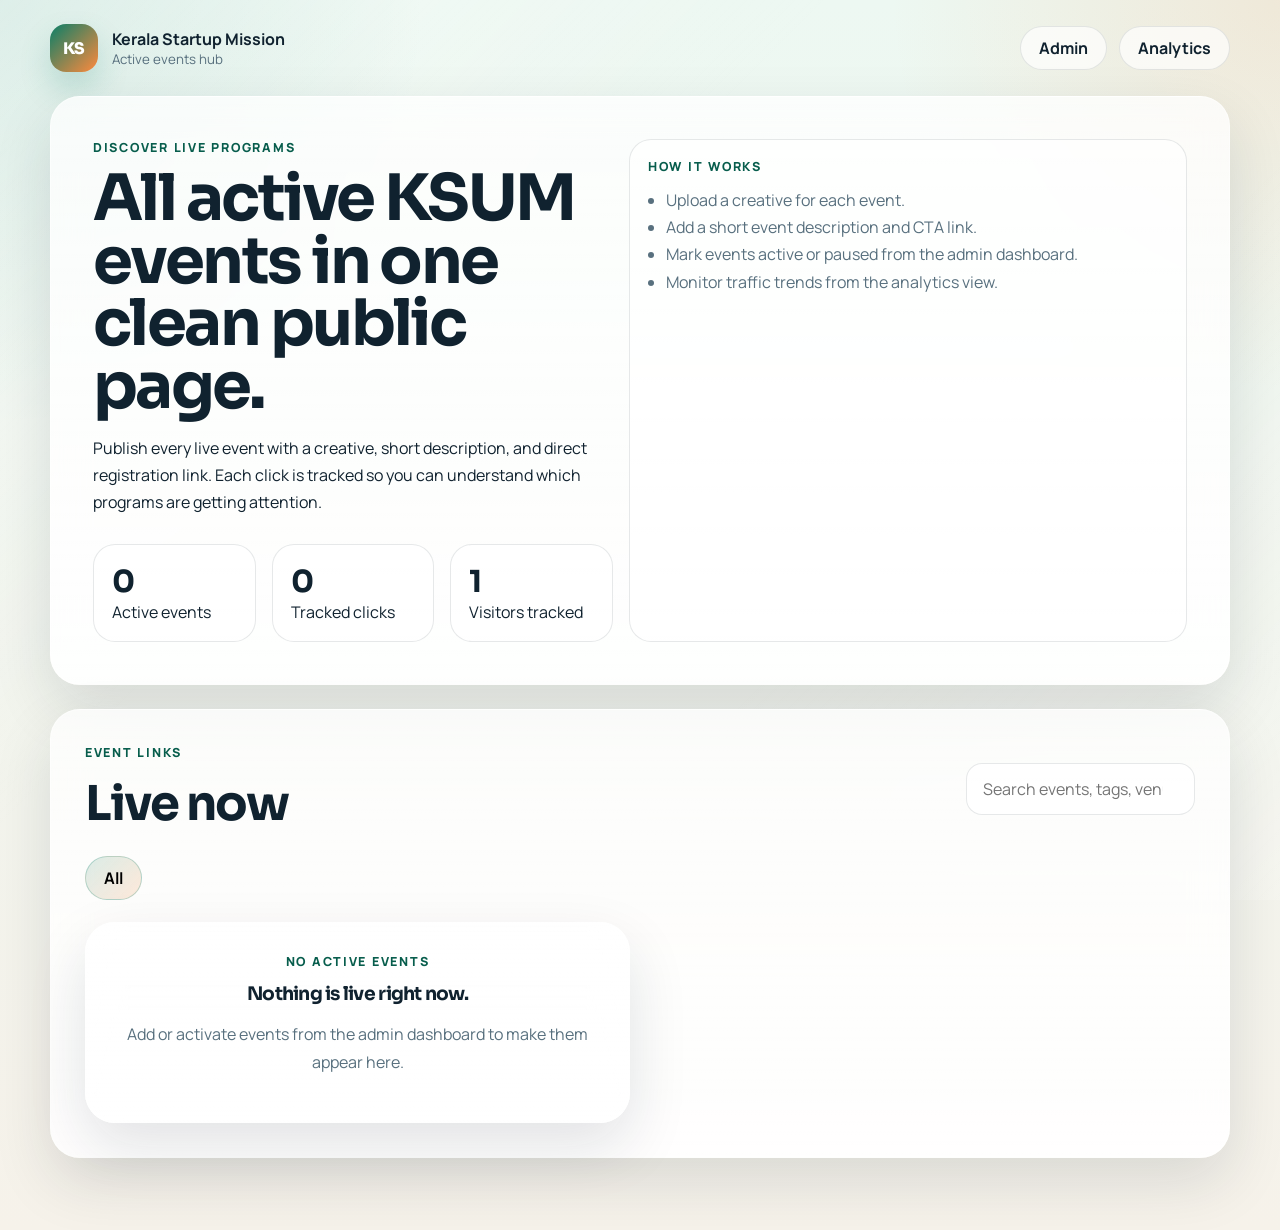
==== commit c716f528: "Build KSUM LinkHub event platform" ====
--- a/index.html
+++ b/index.html
@@ -5,412 +5,86 @@
     <meta name="viewport" content="width=device-width, initial-scale=1">
     <meta
       name="description"
-      content="Media box request form for collecting social media, press release, and achievement requests with branching questionnaire support."
+      content="A Linktree-style event hub for Kerala Startup Mission with active event links and click tracking."
     >
-    <title>Media Box Request Hub</title>
+    <title>Kerala Startup Mission Events</title>
     <link rel="preconnect" href="https://fonts.googleapis.com">
     <link rel="preconnect" href="https://fonts.gstatic.com" crossorigin>
     <link
-      href="https://fonts.googleapis.com/css2?family=Manrope:wght@400;500;600;700;800&family=Prata&display=swap"
+      href="https://fonts.googleapis.com/css2?family=Manrope:wght@400;500;600;700;800&family=Sora:wght@600;700;800&display=swap"
       rel="stylesheet"
     >
     <link rel="stylesheet" href="styles.css">
   </head>
   <body>
-    <div class="page-glow" aria-hidden="true"></div>
+    <div class="site-bg" aria-hidden="true"></div>
 
-    <main class="page-shell">
-      <section class="hero">
-        <h1>Media Box Request Hub</h1>
+    <main class="site-shell">
+      <header class="site-topbar">
+        <a class="brand" href="index.html">
+          <span class="brand-badge">KS</span>
+          <span>
+            <strong>Kerala Startup Mission</strong>
+            <small>Active events hub</small>
+          </span>
+        </a>
+
+        <nav class="site-nav" aria-label="Primary">
+          <a href="dashboard.html">Admin</a>
+          <a href="analytics.html">Analytics</a>
+        </nav>
+      </header>
+
+      <section class="hero-card">
+        <div class="hero-copy">
+          <p class="eyebrow">Discover Live Programs</p>
+          <h1>All active KSUM events in one clean public page.</h1>
+          <p class="hero-text">
+            Publish every live event with a creative, short description, and direct registration link.
+            Each click is tracked so you can understand which programs are getting attention.
+          </p>
+
+          <div class="hero-metrics" id="heroMetrics">
+            <article>
+              <strong id="activeEventCount">0</strong>
+              <span>Active events</span>
+            </article>
+            <article>
+              <strong id="trackedClickCount">0</strong>
+              <span>Tracked clicks</span>
+            </article>
+            <article>
+              <strong id="visitorCount">0</strong>
+              <span>Visitors tracked</span>
+            </article>
+          </div>
+        </div>
+
+        <aside class="hero-panel">
+          <p class="eyebrow">How It Works</p>
+          <ul class="hero-list">
+            <li>Upload a creative for each event.</li>
+            <li>Add a short event description and CTA link.</li>
+            <li>Mark events active or paused from the admin dashboard.</li>
+            <li>Monitor traffic trends from the analytics view.</li>
+          </ul>
+        </aside>
       </section>
 
-      <section class="form-shell">
-        <div class="progress-strip" aria-label="Form progress">
-          <div class="progress-step is-active" data-progress-step="intro">1</div>
-          <div class="progress-step" data-progress-step="social-type">2</div>
-          <div class="progress-step" data-progress-step="details">3</div>
-          <div class="progress-step" data-progress-step="summary">4</div>
+      <section class="content-card">
+        <div class="section-heading">
+          <div>
+            <p class="eyebrow">Event Links</p>
+            <h2>Live now</h2>
+          </div>
+          <label class="search-field">
+            <span class="sr-only">Search active events</span>
+            <input type="search" id="searchInput" placeholder="Search events, tags, venue">
+          </label>
         </div>
 
-        <form id="mediaRequestForm" class="media-form" novalidate>
-          <div class="step-panel" data-step-panel="intro">
-            <section class="form-section">
-              <div class="section-title">
-                <span>Q1</span>
-                <h3>Basic Details</h3>
-              </div>
-
-              <div class="field-grid two-col">
-                <label class="field">
-                  <span>Name</span>
-                  <input type="text" name="employeeName" required placeholder="Enter full name">
-                </label>
-
-                <label class="field">
-                  <span>Name of Department</span>
-                  <select name="department" required>
-                    <option value="">Select department</option>
-                    <option>Rink</option>
-                    <option>IEDC</option>
-                    <option>Grants</option>
-                    <option>Investment</option>
-                    <option>Coworking</option>
-                    <option>Corporate Relations</option>
-                    <option>Women</option>
-                    <option>Incubation</option>
-                    <option>IT</option>
-                    <option>Infra</option>
-                    <option>HR</option>
-                    <option>Admin</option>
-                    <option>Accounts</option>
-                  </select>
-                </label>
-              </div>
-            </section>
-
-            <section class="form-section">
-              <div class="section-title">
-                <span>Q2</span>
-                <h3>Select Category</h3>
-              </div>
-
-              <div class="choice-grid" role="radiogroup" aria-label="Select request category">
-                <label class="choice-card">
-                  <input type="radio" name="category" value="Social Media" required>
-                  <strong>Social Media</strong>
-                  <small>Creative, post-event, external or partner event</small>
-                </label>
-
-                <label class="choice-card">
-                  <input type="radio" name="category" value="PR" required>
-                  <strong>PR</strong>
-                  <small>Press release and communication note</small>
-                </label>
-
-                <label class="choice-card">
-                  <input type="radio" name="category" value="Achievements" required>
-                  <strong>Achievements</strong>
-                  <small>Startup or startup mission achievement highlights</small>
-                </label>
-              </div>
-            </section>
-
-            <div class="step-actions">
-              <button type="button" class="primary-button" id="introNextButton">Next</button>
-            </div>
-          </div>
-
-          <div class="step-panel hidden" data-step-panel="social-type">
-            <section class="form-section" data-branch="social">
-              <div class="section-title">
-                <span>Q3</span>
-                <h3>Social Media Type</h3>
-              </div>
-
-              <div class="choice-grid" role="radiogroup" aria-label="Select social media type">
-                <label class="choice-card">
-                  <input type="radio" name="socialType" value="New Creative">
-                  <strong>New Creative</strong>
-                  <small>Fresh event creative or promotional post</small>
-                </label>
-
-                <label class="choice-card">
-                  <input type="radio" name="socialType" value="Post Event">
-                  <strong>Post Event Poster</strong>
-                  <small>Poster based on completed event coverage</small>
-                </label>
-
-                <label class="choice-card">
-                  <input type="radio" name="socialType" value="External or Partner Event">
-                  <strong>External or Partner Event</strong>
-                  <small>External event promotion or collaboration post</small>
-                </label>
-              </div>
-            </section>
-
-            <div class="step-actions">
-              <button type="button" class="ghost-button" data-go-step="intro">Back</button>
-              <button type="button" class="primary-button" id="socialTypeNextButton">Next</button>
-            </div>
-          </div>
-
-          <div class="step-panel hidden" data-step-panel="social-details">
-            <section class="form-section hidden" data-social-branch="New Creative">
-              <div class="section-title">
-                <span>Q4</span>
-                <h3>New Creative Details</h3>
-              </div>
-
-              <div class="field-grid two-col">
-                <label class="field">
-                  <span>Name of event</span>
-                  <input type="text" name="newCreativeEventName" data-conditional="New Creative">
-                </label>
-                <label class="field">
-                  <span>Date of event</span>
-                  <input type="date" name="newCreativeEventDate" data-conditional="New Creative">
-                </label>
-                <label class="field">
-                  <span>Time</span>
-                  <input type="time" name="newCreativeEventTime" data-conditional="New Creative">
-                </label>
-                <label class="field">
-                  <span>Location</span>
-                  <input type="text" name="newCreativeLocation" data-conditional="New Creative" placeholder="Venue / city">
-                </label>
-                <label class="field">
-                  <span>Registration Link</span>
-                  <input type="url" name="newCreativeRegistrationLink" data-conditional="New Creative" placeholder="https://">
-                </label>
-                <label class="field">
-                  <span>Speaker details (if any)</span>
-                  <input type="text" name="newCreativeSpeakerDetails" data-conditional="New Creative" placeholder="Speaker names, titles">
-                </label>
-                <label class="field">
-                  <span>Drive link to photographs</span>
-                  <input type="url" name="newCreativePhotoDriveLink" data-conditional="New Creative" placeholder="https://">
-                </label>
-                <label class="field">
-                  <span>LinkedIn Profile (optional)</span>
-                  <input type="url" name="newCreativeLinkedinProfile" placeholder="https://linkedin.com/in/...">
-                </label>
-                <label class="field">
-                  <span>Partner institutions and logos</span>
-                  <input type="text" name="newCreativePartnerInstitutions" data-conditional="New Creative" placeholder="Institutions / logo notes">
-                </label>
-                <label class="field">
-                  <span>Tagging links</span>
-                  <input type="text" name="newCreativeTaggingLinks" data-conditional="New Creative" placeholder="Instagram / LinkedIn / X handles">
-                </label>
-                <label class="field full-width">
-                  <span>Brief description of the event</span>
-                  <textarea name="newCreativeDescription" rows="4" data-conditional="New Creative" placeholder="Share the message or event context"></textarea>
-                </label>
-              </div>
-            </section>
-
-            <section class="form-section hidden" data-social-branch="Post Event">
-              <div class="section-title">
-                <span>Q4</span>
-                <h3>Post-Event Poster Details</h3>
-              </div>
-
-              <div class="field-grid two-col">
-                <label class="field">
-                  <span>Title</span>
-                  <input type="text" name="postEventTitle" data-conditional="Post Event">
-                </label>
-                <label class="field">
-                  <span>Date</span>
-                  <input type="date" name="postEventDate" data-conditional="Post Event">
-                </label>
-                <label class="field">
-                  <span>Location</span>
-                  <input type="text" name="postEventLocation" data-conditional="Post Event">
-                </label>
-                <label class="field">
-                  <span>Drive link to photos</span>
-                  <input type="url" name="postEventPhotoDriveLink" data-conditional="Post Event" placeholder="https://">
-                </label>
-                <label class="field full-width">
-                  <span>Tagging details</span>
-                  <textarea name="postEventTaggingDetails" rows="3" data-conditional="Post Event" placeholder="Mention accounts or URLs to tag"></textarea>
-                </label>
-              </div>
-            </section>
-
-            <section class="form-section hidden" data-social-branch="External or Partner Event">
-              <div class="section-title">
-                <span>Q4</span>
-                <h3>External or Partner Event Details</h3>
-              </div>
-
-              <div class="field-grid two-col">
-                <label class="field">
-                  <span>Name of event</span>
-                  <input type="text" name="externalEventName" data-conditional="External or Partner Event">
-                </label>
-                <label class="field">
-                  <span>Partner organisation</span>
-                  <input type="text" name="externalPartnerOrganisation" data-conditional="External or Partner Event">
-                </label>
-                <label class="field">
-                  <span>Registration Link</span>
-                  <input type="url" name="externalRegistrationLink" data-conditional="External or Partner Event" placeholder="https://">
-                </label>
-                <label class="field">
-                  <span>Date</span>
-                  <input type="date" name="externalEventDate" data-conditional="External or Partner Event">
-                </label>
-                <label class="field">
-                  <span>Location</span>
-                  <input type="text" name="externalEventLocation" data-conditional="External or Partner Event">
-                </label>
-                <label class="field">
-                  <span>Creative to be published</span>
-                  <input type="text" name="externalCreativeToBePublished" data-conditional="External or Partner Event" placeholder="Poster, story, reel, carousel">
-                </label>
-                <label class="field full-width">
-                  <span>Tagging links</span>
-                  <textarea name="externalTaggingLinks" rows="3" data-conditional="External or Partner Event" placeholder="Mention accounts or URLs to tag"></textarea>
-                </label>
-              </div>
-            </section>
-
-            <section class="form-section submission-section">
-              <div class="submit-panel">
-                <div class="action-bar">
-                  <button type="button" class="ghost-button" data-go-step="social-type">Back</button>
-                  <button type="submit" class="primary-button">Submit</button>
-                  <button type="button" class="ghost-button print-summary-button" disabled>Print / Save PDF</button>
-                </div>
-                <p class="status-message" role="status" aria-live="polite"></p>
-              </div>
-            </section>
-          </div>
-
-          <div class="step-panel hidden" data-step-panel="achievements">
-            <section class="form-section" data-branch="achievements">
-              <div class="section-title">
-                <span>Q3</span>
-                <h3>Achievement Details</h3>
-              </div>
-
-              <div class="field-grid two-col">
-                <label class="field">
-                  <span>Startups / Startup mission</span>
-                  <input type="text" name="achievementStartupName" data-category-required="Achievements">
-                </label>
-                <label class="field">
-                  <span>Photos if any</span>
-                  <input type="url" name="achievementPhotos" data-category-required="Achievements" placeholder="Drive link / image URL">
-                </label>
-                <label class="field">
-                  <span>Logos to be included</span>
-                  <input type="text" name="achievementLogos" data-category-required="Achievements" placeholder="Startup / partner logos">
-                </label>
-                <label class="field">
-                  <span>Tagging links</span>
-                  <input type="text" name="achievementTaggingLinks" data-category-required="Achievements" placeholder="Social handles or profile links">
-                </label>
-                <label class="field">
-                  <span>Contact details of startup</span>
-                  <input type="text" name="achievementContactDetails" data-category-required="Achievements" placeholder="Required for startup achievement">
-                </label>
-                <label class="field full-width">
-                  <span>Brief description</span>
-                  <textarea name="achievementDescription" rows="4" data-category-required="Achievements" placeholder="Describe the achievement and why it matters"></textarea>
-                </label>
-              </div>
-            </section>
-
-            <section class="form-section submission-section">
-              <div class="submit-panel">
-                <div class="action-bar">
-                  <button type="button" class="ghost-button" data-go-step="intro">Back</button>
-                  <button type="submit" class="primary-button">Submit</button>
-                  <button type="button" class="ghost-button print-summary-button" disabled>Print / Save PDF</button>
-                </div>
-                <p class="status-message" role="status" aria-live="polite"></p>
-              </div>
-            </section>
-          </div>
-
-          <div class="step-panel hidden" data-step-panel="pr">
-            <section class="form-section" data-branch="pr">
-              <div class="section-title">
-                <span>Q3</span>
-                <h3>Press Release Details</h3>
-              </div>
-
-              <div class="field-grid two-col">
-                <label class="field full-width">
-                  <span>What is the event or announcement?</span>
-                  <textarea name="prEventAnnouncement" rows="3" data-category-required="PR"></textarea>
-                </label>
-                <label class="field full-width">
-                  <span>Who is involved?</span>
-                  <textarea name="prWhoIsInvolved" rows="3" data-category-required="PR"></textarea>
-                </label>
-                <label class="field">
-                  <span>When will / did the event take place?</span>
-                  <input type="datetime-local" name="prWhen" data-category-required="PR">
-                </label>
-                <label class="field">
-                  <span>Where is the event being held?</span>
-                  <input type="text" name="prWhere" data-category-required="PR">
-                </label>
-                <label class="field full-width">
-                  <span>Why is this event or announcement significant?</span>
-                  <textarea name="prWhySignificant" rows="3" data-category-required="PR"></textarea>
-                </label>
-                <label class="field full-width">
-                  <span>What are the key highlights or major announcements?</span>
-                  <textarea name="prKeyHighlights" rows="3" data-category-required="PR"></textarea>
-                </label>
-                <label class="field full-width">
-                  <span>Are there any notable speakers or guests?</span>
-                  <textarea name="prNotableSpeakers" rows="3" data-category-required="PR"></textarea>
-                </label>
-                <label class="field full-width">
-                  <span>What is the background or context of the event?</span>
-                  <textarea name="prBackgroundContext" rows="3" data-category-required="PR"></textarea>
-                </label>
-                <label class="field full-width">
-                  <span>Are there any quotes from key individuals?</span>
-                  <textarea name="prQuotes" rows="3" data-category-required="PR"></textarea>
-                </label>
-                <label class="field full-width">
-                  <span>Do you have any testimonials or feedback from attendees?</span>
-                  <textarea name="prTestimonials" rows="3" data-category-required="PR"></textarea>
-                </label>
-                <label class="field full-width">
-                  <span>Are there any follow-up events or next steps?</span>
-                  <textarea name="prFollowUpEvents" rows="3" data-category-required="PR"></textarea>
-                </label>
-                <label class="field full-width">
-                  <span>Where can readers find more information?</span>
-                  <textarea name="prMoreInformation" rows="3" data-category-required="PR" placeholder="Websites, social media pages, or contact details"></textarea>
-                </label>
-                <label class="field full-width">
-                  <span>Upload photos, videos, or other media related to the event</span>
-                  <textarea name="prMediaAssets" rows="3" data-category-required="PR" placeholder="Drive links to photographs, visuals, agendas, posters, videos"></textarea>
-                </label>
-                <label class="field full-width">
-                  <span>Provide captions for the visual content</span>
-                  <textarea name="prCaptions" rows="3" data-category-required="PR"></textarea>
-                </label>
-                <label class="field full-width">
-                  <span>Who will be the contact for more information and POC to cross-check the press note?</span>
-                  <textarea name="prContactPerson" rows="3" data-category-required="PR"></textarea>
-                </label>
-              </div>
-            </section>
-
-            <section class="form-section submission-section">
-              <div class="submit-panel">
-                <div class="action-bar">
-                  <button type="button" class="ghost-button" data-go-step="intro">Back</button>
-                  <button type="submit" class="primary-button">Submit</button>
-                  <button type="button" class="ghost-button print-summary-button" disabled>Print / Save PDF</button>
-                </div>
-                <p class="status-message" role="status" aria-live="polite"></p>
-              </div>
-            </section>
-          </div>
-        </form>
-      </section>
-
-      <section class="summary-shell hidden" id="summarySection">
-        <div class="section-head">
-          <h2>Questionnaire Summary</h2>
-        </div>
-
-        <div class="summary-card" id="summaryCard">
-          <div class="summary-placeholder">
-            Submit the form to generate a clean summary of the answers here.
-          </div>
-        </div>
+        <div class="tag-row" id="tagFilters" aria-label="Event filters"></div>
+        <div class="event-grid" id="eventGrid"></div>
       </section>
     </main>
 
--- a/styles.css
+++ b/styles.css
@@ -1,18 +1,21 @@
 :root {
-  --ink: #152028;
-  --subtle: #5c6770;
-  --paper: #f8f5ef;
-  --panel: rgba(255, 255, 255, 0.88);
-  --panel-strong: rgba(255, 255, 255, 0.94);
-  --line: rgba(21, 32, 40, 0.1);
-  --brand: #0c7c78;
-  --brand-deep: #0a5d61;
-  --accent: #d96f47;
-  --accent-soft: #f2ddcc;
-  --gold: #c2a04b;
-  --shadow: 0 22px 60px rgba(16, 30, 38, 0.12);
-  --shadow-strong: 0 28px 70px rgba(16, 30, 38, 0.18);
-  --radius: 24px;
+  --ink: #10222f;
+  --muted: #58707e;
+  --paper: #eff5f2;
+  --panel: rgba(255, 255, 255, 0.86);
+  --panel-strong: rgba(255, 255, 255, 0.95);
+  --line: rgba(16, 34, 47, 0.1);
+  --line-strong: rgba(16, 34, 47, 0.16);
+  --brand: #0a7f68;
+  --brand-deep: #075d4c;
+  --accent: #ff8a3d;
+  --accent-soft: #ffe2cf;
+  --sky: #dff3ff;
+  --danger: #cf4c3c;
+  --shadow: 0 24px 60px rgba(16, 34, 47, 0.12);
+  --radius-xl: 30px;
+  --radius-lg: 22px;
+  --radius-md: 16px;
 }
 
 * {
@@ -29,10 +32,9 @@
   color: var(--ink);
   font-family: "Manrope", system-ui, sans-serif;
   background:
-    radial-gradient(circle at top left, rgba(12, 124, 120, 0.16), transparent 28%),
-    radial-gradient(circle at right 18%, rgba(217, 111, 71, 0.18), transparent 24%),
-    linear-gradient(180deg, #eef3f0 0%, #f8f5ef 42%, #f3ede3 100%);
-  background-attachment: fixed;
+    radial-gradient(circle at top left, rgba(10, 127, 104, 0.14), transparent 24%),
+    radial-gradient(circle at top right, rgba(255, 138, 61, 0.14), transparent 22%),
+    linear-gradient(180deg, #edf8f2 0%, #f6f2ea 100%);
 }
 
 button,
@@ -43,583 +45,523 @@
 }
 
 button {
-  border: 0;
   cursor: pointer;
+}
+
+a {
+  color: inherit;
+  text-decoration: none;
+}
+
+img {
+  max-width: 100%;
 }
 
 .hidden {
   display: none !important;
 }
 
-.page-glow {
+.sr-only {
+  position: absolute;
+  width: 1px;
+  height: 1px;
+  padding: 0;
+  margin: -1px;
+  overflow: hidden;
+  clip: rect(0, 0, 0, 0);
+  border: 0;
+}
+
+.site-bg {
   position: fixed;
   inset: 0;
   pointer-events: none;
   background:
-    linear-gradient(120deg, rgba(255, 255, 255, 0.24), transparent 40%),
-    linear-gradient(300deg, rgba(255, 255, 255, 0.18), transparent 42%);
-}
-
-.page-shell {
+    linear-gradient(135deg, rgba(255, 255, 255, 0.34), transparent 38%),
+    linear-gradient(315deg, rgba(255, 255, 255, 0.18), transparent 34%);
+}
+
+.site-shell {
+  position: relative;
+  z-index: 1;
   width: min(1180px, calc(100% - 32px));
   margin: 0 auto;
-  padding: 28px 0 72px;
-}
-
-.hero,
-.form-shell,
-.summary-shell {
-  position: relative;
-  border: 1px solid rgba(255, 255, 255, 0.5);
-  border-radius: 32px;
+  padding: 24px 0 72px;
+}
+
+.site-topbar,
+.section-heading,
+.button-row,
+.event-footer,
+.event-meta,
+.admin-meta-row,
+.preview-card-header,
+.list-toolbar,
+.analytics-row,
+.hero-card,
+.admin-hero {
+  display: flex;
+  gap: 16px;
+}
+
+.site-topbar,
+.section-heading,
+.event-footer,
+.admin-hero,
+.analytics-row {
+  align-items: center;
+  justify-content: space-between;
+}
+
+.brand {
+  display: inline-flex;
+  align-items: center;
+  gap: 14px;
+}
+
+.brand-badge {
+  display: grid;
+  place-items: center;
+  width: 48px;
+  height: 48px;
+  border-radius: 16px;
+  background: linear-gradient(135deg, var(--brand), var(--accent));
+  color: #fff;
+  font-family: "Sora", sans-serif;
+  font-weight: 800;
+  box-shadow: 0 16px 32px rgba(10, 127, 104, 0.2);
+}
+
+.brand strong,
+.brand small {
+  display: block;
+}
+
+.brand small,
+.body-copy,
+.helper-copy,
+.meta-copy,
+.meta-stack,
+.status-message,
+.hero-list,
+.analytics-row span {
+  color: var(--muted);
+}
+
+.site-nav {
+  display: flex;
+  flex-wrap: wrap;
+  gap: 12px;
+}
+
+.site-nav a,
+.tag-chip,
+.ghost-button,
+.danger-button,
+.search-field input,
+.field input,
+.field select,
+.field textarea {
+  border: 1px solid var(--line);
+}
+
+.site-nav a,
+.tag-chip,
+.ghost-button,
+.danger-button,
+.primary-button {
+  display: inline-flex;
+  align-items: center;
+  justify-content: center;
+  min-height: 44px;
+  padding: 10px 18px;
+  border-radius: 999px;
+  font-weight: 700;
+  transition: transform 180ms ease, box-shadow 180ms ease, border-color 180ms ease, background 180ms ease;
+}
+
+.site-nav a,
+.tag-chip,
+.ghost-button {
+  background: rgba(255, 255, 255, 0.68);
+}
+
+.primary-button {
+  border: 0;
+  background: linear-gradient(135deg, var(--brand), var(--accent));
+  color: #fff;
+  box-shadow: 0 18px 36px rgba(10, 127, 104, 0.2);
+}
+
+.danger-button {
+  background: rgba(207, 76, 60, 0.08);
+  color: var(--danger);
+}
+
+.site-nav a:hover,
+.tag-chip:hover,
+.ghost-button:hover,
+.danger-button:hover,
+.primary-button:hover {
+  transform: translateY(-2px);
+}
+
+.hero-card,
+.content-card,
+.login-card,
+.metric-card,
+.event-card,
+.preview-card,
+.admin-card,
+.empty-card {
+  border: 1px solid rgba(255, 255, 255, 0.46);
+  border-radius: var(--radius-xl);
+  background: linear-gradient(180deg, rgba(255, 255, 255, 0.76), rgba(255, 255, 255, 0.93));
   box-shadow: var(--shadow);
   backdrop-filter: blur(18px);
 }
 
-.hero {
-  display: grid;
-  place-items: center;
-  text-align: center;
-  padding: clamp(28px, 5vw, 54px);
-  background:
-    linear-gradient(135deg, rgba(10, 93, 97, 0.94), rgba(12, 124, 120, 0.9) 45%, rgba(217, 111, 71, 0.78)),
-    #0c7c78;
-  color: #f9faf8;
-  overflow: hidden;
-}
-
-.hero::before,
-.hero::after {
-  content: "";
-  position: absolute;
-  border-radius: 999px;
-  opacity: 0.45;
-}
-
-.hero::before {
-  width: 180px;
-  height: 180px;
-  top: -48px;
-  left: 48px;
-  background: radial-gradient(circle, rgba(255, 255, 255, 0.22), transparent 70%);
-}
-
-.hero::after {
-  width: 220px;
-  height: 220px;
-  right: -50px;
-  bottom: -90px;
-  background: radial-gradient(circle, rgba(255, 233, 208, 0.28), transparent 72%);
-}
-
-.hero h1,
-.section-head h2,
-.section-title h3,
-.summary-block h4 {
+.hero-card {
+  align-items: stretch;
+  margin-top: 24px;
+  padding: clamp(26px, 4vw, 42px);
+}
+
+.hero-copy,
+.hero-panel {
+  flex: 1 1 0;
+}
+
+.hero-copy h1,
+.section-heading h2,
+.login-card h1,
+.admin-hero h1,
+.preview-card h3,
+.empty-card h3,
+.event-content h3,
+.admin-copy h3 {
   margin: 0;
-  font-family: "Prata", Georgia, serif;
-  letter-spacing: -0.02em;
-}
-
-.hero h1 {
-  font-size: clamp(2.8rem, 6vw, 5.2rem);
+  font-family: "Sora", sans-serif;
+  letter-spacing: -0.04em;
+}
+
+.hero-copy h1 {
+  font-size: clamp(2.6rem, 5vw, 4.9rem);
   line-height: 0.98;
-  text-shadow: 0 8px 24px rgba(0, 0, 0, 0.14);
-}
-
-.eyebrow,
-.section-title span {
-  display: inline-flex;
-  align-items: center;
-  gap: 8px;
-  margin: 0 0 14px;
-  color: inherit;
+  max-width: 11ch;
+}
+
+.hero-text,
+.body-copy,
+.hero-list,
+.field textarea,
+.field input,
+.field select {
+  line-height: 1.7;
+}
+
+.eyebrow {
+  margin: 0 0 12px;
+  color: var(--brand-deep);
   font-size: 0.78rem;
   font-weight: 800;
   letter-spacing: 0.14em;
   text-transform: uppercase;
 }
 
-.section-head p,
-.submit-panel p,
-.summary-meta p {
+.hero-metrics,
+.metrics-grid {
+  display: grid;
+  gap: 16px;
+}
+
+.hero-metrics {
+  grid-template-columns: repeat(3, minmax(0, 1fr));
+  margin-top: 28px;
+}
+
+.hero-metrics article,
+.metric-card,
+.hero-panel,
+.analytics-row,
+.creative-preview,
+.creative-empty {
+  padding: 18px;
+  border: 1px solid var(--line);
+  border-radius: var(--radius-lg);
+  background: rgba(255, 255, 255, 0.64);
+}
+
+.hero-metrics strong,
+.metric-card strong {
+  display: block;
+  font-size: 1.9rem;
+  font-family: "Sora", sans-serif;
+}
+
+.hero-list {
   margin: 0;
-  line-height: 1.8;
-}
-
-.hero-card,
-.submit-panel,
-.summary-card {
-  border-radius: var(--radius);
-  background: rgba(255, 255, 255, 0.14);
-  border: 1px solid rgba(255, 255, 255, 0.18);
-}
-
-.form-shell,
-.summary-shell {
+  padding-left: 18px;
+}
+
+.content-card,
+.login-card {
   margin-top: 24px;
-  padding: clamp(24px, 4vw, 40px);
-  background: linear-gradient(180deg, rgba(255, 255, 255, 0.72), rgba(255, 252, 247, 0.86));
-}
-
-.progress-strip {
-  display: grid;
-  grid-template-columns: repeat(4, minmax(0, 1fr));
-  gap: 12px;
-  margin-bottom: 18px;
-}
-
-.progress-step {
-  display: grid;
-  place-items: center;
-  min-height: 44px;
-  border-radius: 999px;
-  border: 1px solid rgba(21, 32, 40, 0.08);
-  background: rgba(255, 255, 255, 0.7);
-  color: var(--subtle);
-  font-size: 0.92rem;
-  font-weight: 800;
-  transition: transform 180ms ease, background 180ms ease, color 180ms ease, box-shadow 180ms ease;
-}
-
-.progress-step.is-active {
-  transform: translateY(-1px);
-  background: linear-gradient(135deg, rgba(12, 124, 120, 0.16), rgba(217, 111, 71, 0.18));
-  color: var(--brand-deep);
-  box-shadow: 0 12px 24px rgba(12, 124, 120, 0.12);
-}
-
-.progress-step.is-complete {
-  background: linear-gradient(135deg, rgba(12, 124, 120, 0.96), rgba(10, 93, 97, 0.92));
-  color: #fff;
-}
-
-.section-head {
-  max-width: 760px;
-}
-
-.section-head h2 {
-  font-size: clamp(2rem, 4.5vw, 3.4rem);
-  color: var(--ink);
-}
-
-.media-form {
-  margin-top: 28px;
-}
-
-.step-panel {
-  display: grid;
-  gap: 18px;
-  animation: panel-enter 320ms ease;
-}
-
-.form-section {
-  margin-top: 18px;
-  padding: 24px;
-  border: 1px solid var(--line);
-  border-radius: var(--radius);
-  background: var(--panel);
-  transition: transform 180ms ease, border-color 180ms ease, box-shadow 180ms ease;
-}
-
-.form-section:hover {
-  transform: translateY(-1px);
-  border-color: rgba(12, 124, 120, 0.16);
-  box-shadow: 0 18px 34px rgba(16, 30, 38, 0.05);
-}
-
-.section-title {
-  display: flex;
-  flex-wrap: wrap;
-  align-items: center;
-  gap: 14px;
-  margin-bottom: 20px;
-}
-
-.section-title span {
-  justify-content: center;
-  width: 52px;
-  min-width: 52px;
-  min-height: 52px;
-  margin: 0;
-  border-radius: 18px;
-  background: linear-gradient(135deg, rgba(12, 124, 120, 0.12), rgba(217, 111, 71, 0.14));
-  color: var(--brand-deep);
-  letter-spacing: 0.08em;
-}
-
-.section-title h3 {
-  font-size: clamp(1.35rem, 2vw, 2rem);
-}
-
-.field-grid {
-  display: grid;
-  gap: 18px;
-}
-
-.field-grid.two-col {
-  grid-template-columns: repeat(2, minmax(0, 1fr));
-}
-
-.field {
-  display: grid;
-  gap: 10px;
-}
-
-.field span {
-  font-size: 0.95rem;
-  font-weight: 700;
-  color: var(--ink);
-}
-
+  padding: clamp(22px, 3vw, 34px);
+}
+
+.section-heading.left {
+  justify-content: flex-start;
+}
+
+.section-heading h2 {
+  font-size: clamp(1.9rem, 4vw, 3rem);
+}
+
+.search-field input,
 .field input,
 .field select,
 .field textarea {
   width: 100%;
-  min-height: 54px;
+  border-radius: 16px;
+  background: rgba(255, 255, 255, 0.86);
   padding: 14px 16px;
-  border: 1px solid rgba(21, 32, 40, 0.12);
-  border-radius: 18px;
-  background: var(--panel-strong);
   color: var(--ink);
-  transition: border-color 160ms ease, box-shadow 160ms ease, transform 160ms ease;
-}
-
-.field input:hover,
-.field select:hover,
-.field textarea:hover {
-  border-color: rgba(12, 124, 120, 0.22);
-}
-
-.field textarea {
-  min-height: 132px;
-  resize: vertical;
-}
-
-.field input:focus,
-.field select:focus,
-.field textarea:focus {
-  outline: none;
-  border-color: rgba(12, 124, 120, 0.4);
-  box-shadow: 0 0 0 4px rgba(12, 124, 120, 0.12);
-  transform: translateY(-1px);
-}
-
-.field.full-width {
-  grid-column: 1 / -1;
-}
-
-.choice-grid {
-  display: grid;
+}
+
+.search-field input {
+  min-width: min(320px, 100%);
+}
+
+.field {
+  display: grid;
+  gap: 8px;
+}
+
+.field span {
+  font-weight: 700;
+}
+
+.stack-form,
+.admin-list,
+.analytics-list {
+  display: grid;
+  gap: 18px;
+}
+
+.form-grid {
+  display: grid;
+  gap: 18px;
+}
+
+.form-grid.two-col,
+.admin-grid,
+.event-grid {
+  grid-template-columns: repeat(2, minmax(0, 1fr));
+}
+
+.admin-grid,
+.metrics-grid {
+  margin-top: 24px;
+}
+
+.metrics-grid {
   grid-template-columns: repeat(3, minmax(0, 1fr));
-  gap: 16px;
-}
-
-.choice-card {
-  position: relative;
-  display: grid;
-  gap: 10px;
-  min-height: 150px;
-  padding: 22px;
-  border: 1px solid rgba(21, 32, 40, 0.12);
-  border-radius: 24px;
-  background: linear-gradient(180deg, rgba(255, 255, 255, 0.96), rgba(247, 244, 239, 0.92));
-  cursor: pointer;
-  overflow: hidden;
-  transition: transform 180ms ease, border-color 180ms ease, box-shadow 180ms ease, background 180ms ease;
-}
-
-.choice-card::after {
-  content: "";
-  position: absolute;
-  right: -22px;
-  bottom: -22px;
-  width: 110px;
-  height: 110px;
-  border-radius: 50%;
-  background: radial-gradient(circle, rgba(12, 124, 120, 0.12), transparent 70%);
-  opacity: 0;
-  transition: opacity 180ms ease;
-}
-
-.choice-card:hover {
-  transform: translateY(-3px);
-  border-color: rgba(12, 124, 120, 0.28);
-  box-shadow: 0 16px 30px rgba(16, 30, 38, 0.08);
-}
-
-.choice-card:hover::after,
-.choice-card.is-selected::after {
-  opacity: 1;
-}
-
-.choice-card input {
-  width: 18px;
-  height: 18px;
-  margin: 0;
-  accent-color: var(--brand);
-}
-
-.choice-card strong {
-  font-size: 1.08rem;
-}
-
-.choice-card small {
-  color: var(--subtle);
-  line-height: 1.6;
-}
-
-.choice-card.is-selected {
-  border-color: rgba(12, 124, 120, 0.5);
-  background: linear-gradient(180deg, rgba(12, 124, 120, 0.08), rgba(255, 255, 255, 0.96));
-  box-shadow: 0 18px 36px rgba(12, 124, 120, 0.12);
-}
-
-.submission-section {
-  background:
-    linear-gradient(135deg, rgba(12, 124, 120, 0.08), rgba(217, 111, 71, 0.08)),
-    var(--panel);
-}
-
-.submit-panel {
-  padding: 22px;
-  background: rgba(255, 255, 255, 0.56);
-  border-color: rgba(21, 32, 40, 0.08);
-  box-shadow: inset 0 1px 0 rgba(255, 255, 255, 0.48);
-}
-
-.action-bar {
+}
+
+.analytics-grid {
+  align-items: start;
+}
+
+.tag-row {
   display: flex;
   flex-wrap: wrap;
-  gap: 14px;
-  margin-top: 18px;
-}
-
-.step-actions {
-  display: flex;
-  justify-content: flex-end;
-  gap: 14px;
-}
-
-.primary-button,
-.ghost-button {
-  min-height: 54px;
-  padding: 14px 22px;
+  gap: 10px;
+  margin: 22px 0 0;
+}
+
+.tag-chip.is-active {
+  background: linear-gradient(135deg, rgba(10, 127, 104, 0.14), rgba(255, 138, 61, 0.18));
+  border-color: rgba(10, 127, 104, 0.24);
+}
+
+.event-grid {
+  display: grid;
+  gap: 20px;
+  margin-top: 22px;
+}
+
+.event-card,
+.admin-card {
+  overflow: hidden;
+}
+
+.event-visual {
+  aspect-ratio: 16 / 9;
+  background: linear-gradient(135deg, rgba(10, 127, 104, 0.18), rgba(255, 138, 61, 0.22));
+}
+
+.event-image,
+.creative-image,
+.admin-thumb-image {
+  display: block;
+  width: 100%;
+  height: 100%;
+  object-fit: cover;
+}
+
+.event-image-fallback,
+.admin-thumb-fallback,
+.creative-empty {
+  display: grid;
+  place-items: center;
+  min-height: 100%;
+  color: var(--brand-deep);
+  font-family: "Sora", sans-serif;
+  font-size: 2rem;
+  font-weight: 800;
+}
+
+.event-content,
+.admin-card-main {
+  display: grid;
+  gap: 16px;
+  padding: 20px;
+}
+
+.meta-pill {
+  display: inline-flex;
+  align-items: center;
+  min-height: 32px;
+  padding: 6px 12px;
+  border-radius: 999px;
+  background: var(--accent-soft);
+  color: #a54e12;
+  font-size: 0.82rem;
+  font-weight: 800;
+  text-transform: capitalize;
+}
+
+.meta-stack {
+  display: grid;
+  gap: 6px;
+  font-size: 0.95rem;
+}
+
+.event-footer {
+  gap: 12px;
+  align-items: flex-end;
+}
+
+.event-link-button {
+  min-width: 156px;
+}
+
+.login-shell {
+  display: grid;
+  place-items: center;
+  min-height: calc(100vh - 180px);
+}
+
+.login-card {
+  width: min(560px, 100%);
+}
+
+.status-message.is-error {
+  color: var(--danger);
+}
+
+.admin-app {
+  margin-top: 24px;
+}
+
+.admin-hero {
+  margin-bottom: 24px;
+}
+
+.admin-thumb {
+  width: 124px;
+  min-width: 124px;
+  height: 88px;
+  overflow: hidden;
   border-radius: 18px;
-  font-weight: 800;
-  letter-spacing: 0.01em;
-  transition: transform 180ms ease, box-shadow 180ms ease, border-color 180ms ease, background 180ms ease;
-}
-
-.primary-button {
-  background: linear-gradient(135deg, var(--brand), var(--brand-deep));
-  color: #fff;
-  box-shadow: 0 14px 28px rgba(10, 93, 97, 0.22);
-}
-
-.primary-button:hover {
-  transform: translateY(-2px);
-  box-shadow: var(--shadow-strong);
-}
-
-.ghost-button {
-  border: 1px solid rgba(21, 32, 40, 0.12);
-  background: rgba(255, 255, 255, 0.84);
-  color: var(--ink);
-}
-
-.ghost-button:hover:not(:disabled) {
-  transform: translateY(-2px);
-  border-color: rgba(12, 124, 120, 0.22);
-  box-shadow: 0 14px 24px rgba(16, 30, 38, 0.08);
-}
-
-.ghost-button:disabled {
-  cursor: not-allowed;
-  opacity: 0.5;
-}
-
-.status-message {
-  min-height: 24px;
-  margin-top: 14px;
-  color: var(--brand-deep);
-  font-weight: 700;
-}
-
-.summary-card {
-  margin-top: 22px;
-  padding: 28px;
-  background: rgba(255, 255, 255, 0.92);
-  color: var(--ink);
-  border-color: rgba(21, 32, 40, 0.08);
-}
-
-.summary-placeholder {
-  color: var(--subtle);
-  line-height: 1.8;
-}
-
-.summary-header {
-  display: flex;
-  justify-content: space-between;
-  gap: 20px;
-  padding-bottom: 22px;
-  border-bottom: 1px solid rgba(21, 32, 40, 0.1);
-}
-
-.summary-header h3 {
-  margin: 8px 0 0;
-  font-family: "Prata", Georgia, serif;
-  font-size: 2rem;
-}
-
-.summary-meta p {
-  color: var(--subtle);
-}
-
-.summary-grid {
-  display: grid;
-  gap: 20px;
-  margin-top: 24px;
-}
-
-.summary-block {
-  padding: 20px;
-  border: 1px solid rgba(21, 32, 40, 0.08);
-  border-radius: 20px;
-  background: linear-gradient(180deg, rgba(248, 245, 239, 0.66), rgba(255, 255, 255, 0.92));
-}
-
-.summary-block h4 {
-  margin-bottom: 14px;
-  font-size: 1.2rem;
-}
-
-.summary-list {
-  display: grid;
-  gap: 12px;
-}
-
-.summary-row {
-  display: grid;
-  gap: 6px;
-}
-
-.summary-row strong {
-  color: var(--brand-deep);
-  font-size: 0.88rem;
-  letter-spacing: 0.06em;
-  text-transform: uppercase;
-}
-
-.summary-row span,
-.summary-row a {
-  color: var(--ink);
-  line-height: 1.75;
-  word-break: break-word;
-}
-
-@keyframes panel-enter {
-  from {
-    opacity: 0;
-    transform: translateY(12px);
-  }
-  to {
-    opacity: 1;
-    transform: translateY(0);
-  }
-}
-
-@media (max-width: 920px) {
-  .choice-grid,
-  .field-grid.two-col {
+  background: linear-gradient(135deg, rgba(10, 127, 104, 0.16), rgba(255, 138, 61, 0.18));
+}
+
+.admin-card-main {
+  grid-template-columns: 124px minmax(0, 1fr);
+}
+
+.analytics-row {
+  align-items: center;
+}
+
+.analytics-row strong {
+  display: block;
+}
+
+.analytics-row span {
+  display: block;
+  margin-top: 4px;
+}
+
+.preview-card {
+  padding: 18px;
+}
+
+.creative-preview {
+  min-height: 260px;
+  overflow: hidden;
+}
+
+.creative-empty {
+  gap: 10px;
+  text-align: center;
+  font-size: 1rem;
+}
+
+.empty-card {
+  padding: 30px;
+  text-align: center;
+}
+
+@media (max-width: 960px) {
+  .hero-card,
+  .admin-hero,
+  .site-topbar,
+  .section-heading,
+  .event-footer {
+    flex-direction: column;
+    align-items: flex-start;
+  }
+
+  .form-grid.two-col,
+  .admin-grid,
+  .event-grid,
+  .metrics-grid {
     grid-template-columns: 1fr;
   }
 
-  .progress-strip {
-    grid-template-columns: repeat(4, minmax(0, 1fr));
-  }
-
-  .summary-header {
-    flex-direction: column;
+  .search-field input {
+    min-width: 100%;
   }
 }
 
 @media (max-width: 640px) {
-  .page-shell {
+  .site-shell {
     width: min(100% - 20px, 1180px);
-    padding: 12px 0 36px;
-  }
-
-  .hero,
-  .form-shell,
-  .summary-shell,
-  .form-section,
-  .summary-card {
-    border-radius: 24px;
-  }
-
-  .hero {
-    padding: 24px;
-  }
-
-  .form-shell,
-  .summary-shell,
-  .form-section {
-    padding: 18px;
-  }
-
-  .choice-card {
-    min-height: unset;
-  }
-
-  .progress-strip {
-    gap: 8px;
-  }
-
-  .progress-step {
-    min-height: 38px;
-    font-size: 0.82rem;
-  }
-
-  .action-bar {
-    flex-direction: column;
-  }
-
-  .step-actions {
-    flex-direction: column;
-  }
-
-  .primary-button,
-  .ghost-button {
+  }
+
+  .hero-metrics {
+    grid-template-columns: 1fr;
+  }
+
+  .admin-card-main {
+    grid-template-columns: 1fr;
+  }
+
+  .admin-thumb {
     width: 100%;
-  }
-}
-
-@media print {
-  body {
-    background: #fff;
-  }
-
-  .hero,
-  .form-shell {
-    display: none;
-  }
-
-  .summary-shell {
-    display: block !important;
-    margin: 0;
-    padding: 0;
-    border: 0;
-    box-shadow: none;
-    background: #fff;
-  }
-
-  .summary-card {
-    margin: 0;
-    padding: 0;
-    border: 0;
-    box-shadow: none;
-    background: #fff;
-  }
-}
+    height: 180px;
+  }
+}
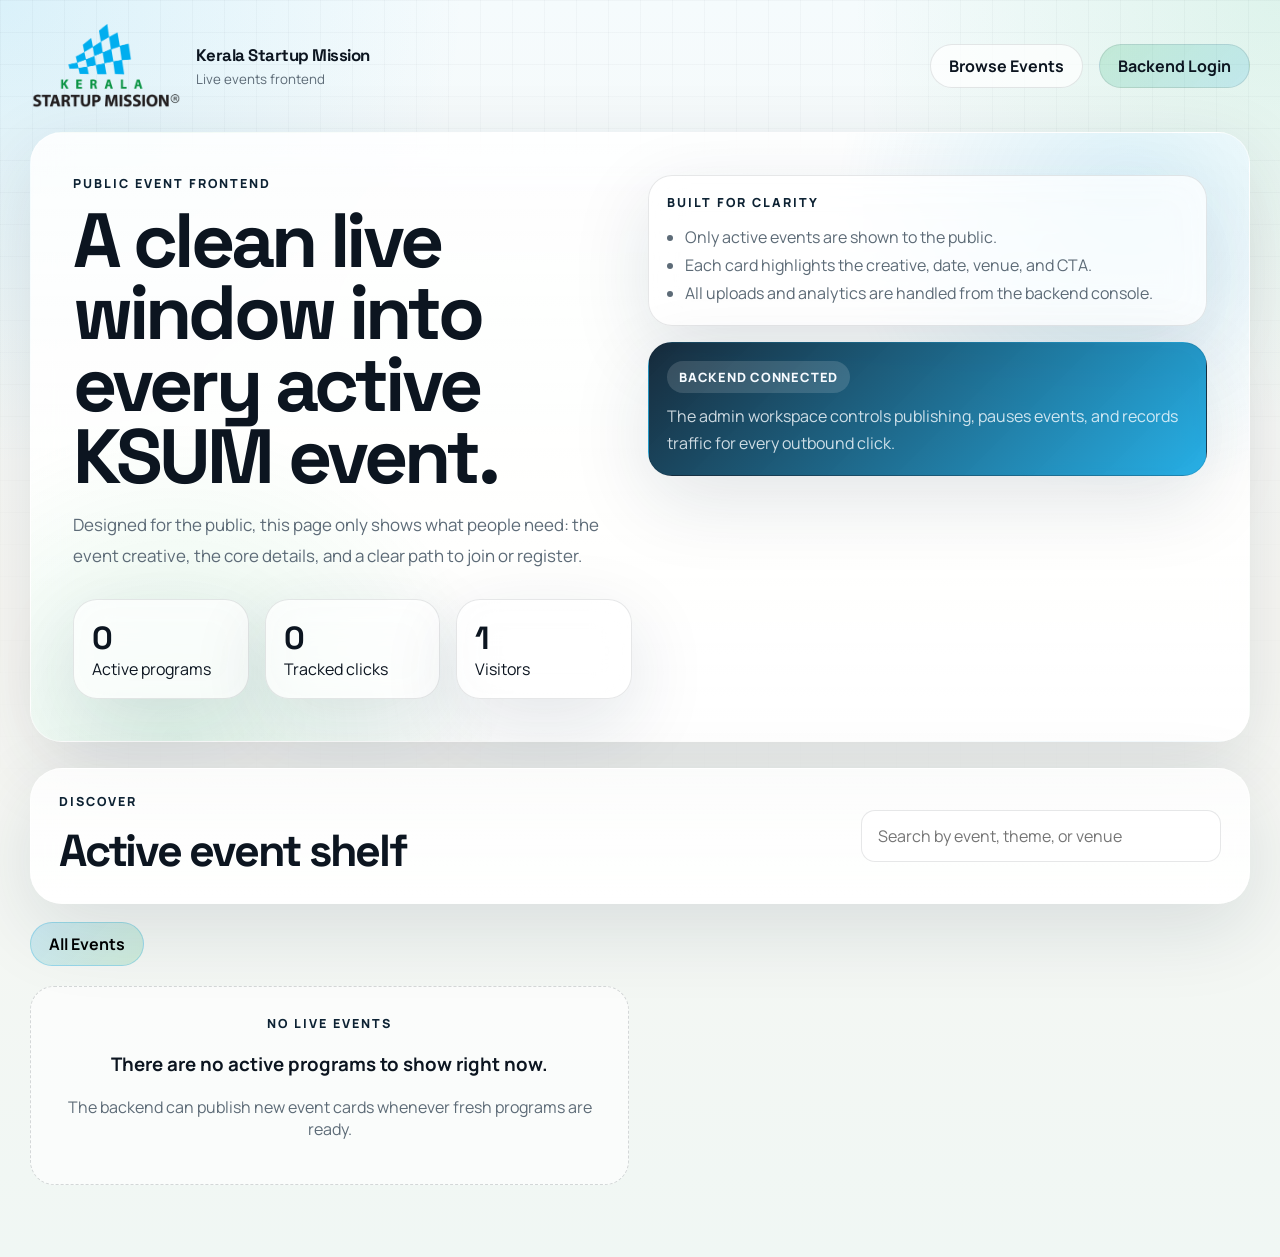
==== commit e00fd84b: "Redesign KSUM LinkHub frontend and backend" ====
--- a/index.html
+++ b/index.html
@@ -5,87 +5,92 @@
     <meta name="viewport" content="width=device-width, initial-scale=1">
     <meta
       name="description"
-      content="A Linktree-style event hub for Kerala Startup Mission with active event links and click tracking."
+      content="Public event frontend for Kerala Startup Mission with live programs, details, and direct registration links."
     >
-    <title>Kerala Startup Mission Events</title>
+    <title>KSUM LinkHub</title>
     <link rel="preconnect" href="https://fonts.googleapis.com">
     <link rel="preconnect" href="https://fonts.gstatic.com" crossorigin>
     <link
-      href="https://fonts.googleapis.com/css2?family=Manrope:wght@400;500;600;700;800&family=Sora:wght@600;700;800&display=swap"
+      href="https://fonts.googleapis.com/css2?family=Manrope:wght@400;500;600;700;800&family=Space+Grotesk:wght@500;700&display=swap"
       rel="stylesheet"
     >
     <link rel="stylesheet" href="styles.css">
   </head>
-  <body>
-    <div class="site-bg" aria-hidden="true"></div>
+  <body class="public-body">
+    <div class="backdrop-grid" aria-hidden="true"></div>
 
-    <main class="site-shell">
-      <header class="site-topbar">
-        <a class="brand" href="index.html">
-          <span class="brand-badge">KS</span>
-          <span>
+    <main class="shell">
+      <header class="masthead">
+        <a class="brand-lockup" href="index.html" aria-label="Kerala Startup Mission">
+          <img src="assets/ksum-logo.png" alt="Kerala Startup Mission logo" class="brand-logo">
+          <span class="brand-copy">
             <strong>Kerala Startup Mission</strong>
-            <small>Active events hub</small>
+            <small>Live events frontend</small>
           </span>
         </a>
 
-        <nav class="site-nav" aria-label="Primary">
-          <a href="dashboard.html">Admin</a>
-          <a href="analytics.html">Analytics</a>
+        <nav class="top-actions" aria-label="Primary">
+          <a class="text-link" href="#eventsSection">Browse Events</a>
+          <a class="pill-link" href="dashboard.html">Backend Login</a>
         </nav>
       </header>
 
-      <section class="hero-card">
-        <div class="hero-copy">
-          <p class="eyebrow">Discover Live Programs</p>
-          <h1>All active KSUM events in one clean public page.</h1>
-          <p class="hero-text">
-            Publish every live event with a creative, short description, and direct registration link.
-            Each click is tracked so you can understand which programs are getting attention.
+      <section class="hero-stage">
+        <div class="hero-column">
+          <p class="kicker">Public Event Frontend</p>
+          <h1>A clean live window into every active KSUM event.</h1>
+          <p class="hero-copy">
+            Designed for the public, this page only shows what people need: the event creative,
+            the core details, and a clear path to join or register.
           </p>
 
-          <div class="hero-metrics" id="heroMetrics">
-            <article>
+          <div class="hero-stats">
+            <article class="stat-chip">
               <strong id="activeEventCount">0</strong>
-              <span>Active events</span>
+              <span>Active programs</span>
             </article>
-            <article>
+            <article class="stat-chip">
               <strong id="trackedClickCount">0</strong>
               <span>Tracked clicks</span>
             </article>
-            <article>
+            <article class="stat-chip">
               <strong id="visitorCount">0</strong>
-              <span>Visitors tracked</span>
+              <span>Visitors</span>
             </article>
           </div>
         </div>
 
-        <aside class="hero-panel">
-          <p class="eyebrow">How It Works</p>
-          <ul class="hero-list">
-            <li>Upload a creative for each event.</li>
-            <li>Add a short event description and CTA link.</li>
-            <li>Mark events active or paused from the admin dashboard.</li>
-            <li>Monitor traffic trends from the analytics view.</li>
-          </ul>
+        <aside class="hero-aside">
+          <div class="aside-card">
+            <p class="kicker">Built For Clarity</p>
+            <ul class="signal-list">
+              <li>Only active events are shown to the public.</li>
+              <li>Each card highlights the creative, date, venue, and CTA.</li>
+              <li>All uploads and analytics are handled from the backend console.</li>
+            </ul>
+          </div>
+          <div class="aside-card accent-card">
+            <span class="accent-label">Backend connected</span>
+            <p>
+              The admin workspace controls publishing, pauses events, and records traffic for every outbound click.
+            </p>
+          </div>
         </aside>
       </section>
 
-      <section class="content-card">
-        <div class="section-heading">
-          <div>
-            <p class="eyebrow">Event Links</p>
-            <h2>Live now</h2>
-          </div>
-          <label class="search-field">
-            <span class="sr-only">Search active events</span>
-            <input type="search" id="searchInput" placeholder="Search events, tags, venue">
-          </label>
+      <section class="control-strip" id="eventsSection">
+        <div>
+          <p class="kicker">Discover</p>
+          <h2>Active event shelf</h2>
         </div>
+        <label class="search-wrap">
+          <span class="sr-only">Search active events</span>
+          <input type="search" id="searchInput" placeholder="Search by event, theme, or venue">
+        </label>
+      </section>
 
-        <div class="tag-row" id="tagFilters" aria-label="Event filters"></div>
-        <div class="event-grid" id="eventGrid"></div>
-      </section>
+      <div class="filter-row" id="tagFilters" aria-label="Event filters"></div>
+      <section class="event-gallery" id="eventGrid"></section>
     </main>
 
     <script src="script.js"></script>
--- a/styles.css
+++ b/styles.css
@@ -1,21 +1,22 @@
 :root {
-  --ink: #10222f;
-  --muted: #58707e;
-  --paper: #eff5f2;
-  --panel: rgba(255, 255, 255, 0.86);
-  --panel-strong: rgba(255, 255, 255, 0.95);
-  --line: rgba(16, 34, 47, 0.1);
-  --line-strong: rgba(16, 34, 47, 0.16);
-  --brand: #0a7f68;
-  --brand-deep: #075d4c;
-  --accent: #ff8a3d;
-  --accent-soft: #ffe2cf;
-  --sky: #dff3ff;
-  --danger: #cf4c3c;
-  --shadow: 0 24px 60px rgba(16, 34, 47, 0.12);
-  --radius-xl: 30px;
-  --radius-lg: 22px;
-  --radius-md: 16px;
+  --ink: #0c1520;
+  --muted: #5d6b77;
+  --line: rgba(12, 21, 32, 0.1);
+  --line-strong: rgba(12, 21, 32, 0.16);
+  --panel: rgba(255, 255, 255, 0.82);
+  --panel-strong: rgba(255, 255, 255, 0.94);
+  --glow: 0 24px 80px rgba(20, 44, 68, 0.12);
+  --radius-xl: 32px;
+  --radius-lg: 24px;
+  --radius-md: 18px;
+  --radius-sm: 14px;
+  --ksum-blue: #15a9e4;
+  --ksum-green: #14b157;
+  --midnight: #0d2233;
+  --sand: #f4f5f1;
+  --mist: #eef8fb;
+  --amber: #ffb44d;
+  --danger: #cb4e46;
 }
 
 * {
@@ -32,9 +33,9 @@
   color: var(--ink);
   font-family: "Manrope", system-ui, sans-serif;
   background:
-    radial-gradient(circle at top left, rgba(10, 127, 104, 0.14), transparent 24%),
-    radial-gradient(circle at top right, rgba(255, 138, 61, 0.14), transparent 22%),
-    linear-gradient(180deg, #edf8f2 0%, #f6f2ea 100%);
+    radial-gradient(circle at top left, rgba(21, 169, 228, 0.12), transparent 26%),
+    radial-gradient(circle at top right, rgba(20, 177, 87, 0.1), transparent 24%),
+    linear-gradient(180deg, #f5fbfd 0%, #f8f7f3 48%, #f0f7f4 100%);
 }
 
 button,
@@ -65,111 +66,102 @@
   position: absolute;
   width: 1px;
   height: 1px;
-  padding: 0;
   margin: -1px;
   overflow: hidden;
   clip: rect(0, 0, 0, 0);
-  border: 0;
-}
-
-.site-bg {
+}
+
+.backdrop-grid {
   position: fixed;
   inset: 0;
   pointer-events: none;
-  background:
-    linear-gradient(135deg, rgba(255, 255, 255, 0.34), transparent 38%),
-    linear-gradient(315deg, rgba(255, 255, 255, 0.18), transparent 34%);
-}
-
-.site-shell {
+  background-image:
+    linear-gradient(rgba(12, 21, 32, 0.03) 1px, transparent 1px),
+    linear-gradient(90deg, rgba(12, 21, 32, 0.03) 1px, transparent 1px);
+  background-size: 32px 32px;
+  mask-image: linear-gradient(180deg, rgba(0, 0, 0, 0.9), transparent 92%);
+}
+
+.shell {
   position: relative;
   z-index: 1;
-  width: min(1180px, calc(100% - 32px));
+  width: min(1220px, calc(100% - 32px));
   margin: 0 auto;
   padding: 24px 0 72px;
 }
 
-.site-topbar,
-.section-heading,
-.button-row,
-.event-footer,
-.event-meta,
-.admin-meta-row,
-.preview-card-header,
-.list-toolbar,
-.analytics-row,
-.hero-card,
-.admin-hero {
+.masthead,
+.top-actions,
+.hero-stage,
+.control-strip,
+.panel-head,
+.workspace-banner,
+.workspace-actions,
+.event-meta-row,
+.event-cta-row,
+.inventory-actions,
+.analytic-row,
+.stat-line {
   display: flex;
   gap: 16px;
 }
 
-.site-topbar,
-.section-heading,
-.event-footer,
-.admin-hero,
-.analytics-row {
+.masthead,
+.control-strip,
+.panel-head,
+.workspace-banner,
+.event-cta-row,
+.analytic-row,
+.stat-line {
   align-items: center;
   justify-content: space-between;
 }
 
-.brand {
+.brand-lockup {
   display: inline-flex;
   align-items: center;
-  gap: 14px;
-}
-
-.brand-badge {
-  display: grid;
-  place-items: center;
-  width: 48px;
-  height: 48px;
-  border-radius: 16px;
-  background: linear-gradient(135deg, var(--brand), var(--accent));
-  color: #fff;
-  font-family: "Sora", sans-serif;
-  font-weight: 800;
-  box-shadow: 0 16px 32px rgba(10, 127, 104, 0.2);
-}
-
-.brand strong,
-.brand small {
-  display: block;
-}
-
-.brand small,
+  gap: 16px;
+}
+
+.brand-logo {
+  width: 150px;
+  height: auto;
+  object-fit: contain;
+}
+
+.brand-copy {
+  display: grid;
+  gap: 4px;
+}
+
+.brand-copy strong {
+  font-family: "Space Grotesk", sans-serif;
+  font-size: 1.05rem;
+  letter-spacing: -0.03em;
+}
+
+.brand-copy small,
 .body-copy,
 .helper-copy,
-.meta-copy,
-.meta-stack,
 .status-message,
-.hero-list,
-.analytics-row span {
+.signal-list,
+.meta-note,
+.analytics-list span,
+.inventory-copy p {
   color: var(--muted);
 }
 
-.site-nav {
-  display: flex;
+.top-actions {
+  align-items: center;
   flex-wrap: wrap;
-  gap: 12px;
-}
-
-.site-nav a,
-.tag-chip,
-.ghost-button,
-.danger-button,
-.search-field input,
-.field input,
-.field select,
-.field textarea {
-  border: 1px solid var(--line);
-}
-
-.site-nav a,
-.tag-chip,
-.ghost-button,
-.danger-button,
-.primary-button {
+}
+
+.text-link,
+.pill-link,
+.primary-button,
+.secondary-button,
+.filter-chip,
+.inventory-actions button {
   display: inline-flex;
   align-items: center;
   justify-content: center;
@@ -177,160 +169,208 @@
   padding: 10px 18px;
   border-radius: 999px;
   font-weight: 700;
-  transition: transform 180ms ease, box-shadow 180ms ease, border-color 180ms ease, background 180ms ease;
-}
-
-.site-nav a,
-.tag-chip,
-.ghost-button {
-  background: rgba(255, 255, 255, 0.68);
+  border: 1px solid var(--line);
+  transition: transform 180ms ease, box-shadow 180ms ease, background 180ms ease, border-color 180ms ease;
+}
+
+.text-link,
+.pill-link,
+.secondary-button,
+.filter-chip,
+.inventory-actions button {
+  background: rgba(255, 255, 255, 0.72);
 }
 
 .primary-button {
+  color: #fff;
   border: 0;
-  background: linear-gradient(135deg, var(--brand), var(--accent));
-  color: #fff;
-  box-shadow: 0 18px 36px rgba(10, 127, 104, 0.2);
-}
-
-.danger-button {
-  background: rgba(207, 76, 60, 0.08);
-  color: var(--danger);
-}
-
-.site-nav a:hover,
-.tag-chip:hover,
-.ghost-button:hover,
-.danger-button:hover,
-.primary-button:hover {
+  background: linear-gradient(135deg, var(--midnight), var(--ksum-blue));
+  box-shadow: 0 18px 44px rgba(21, 169, 228, 0.24);
+}
+
+.pill-link {
+  background: linear-gradient(135deg, rgba(20, 177, 87, 0.18), rgba(21, 169, 228, 0.16));
+}
+
+.secondary-button {
+  color: var(--midnight);
+}
+
+.text-link:hover,
+.pill-link:hover,
+.primary-button:hover,
+.secondary-button:hover,
+.filter-chip:hover,
+.inventory-actions button:hover {
   transform: translateY(-2px);
 }
 
-.hero-card,
-.content-card,
+.hero-stage,
+.backend-panel,
 .login-card,
-.metric-card,
-.event-card,
-.preview-card,
-.admin-card,
-.empty-card {
-  border: 1px solid rgba(255, 255, 255, 0.46);
+.workspace-banner,
+.control-strip,
+.event-tile,
+.stat-chip,
+.aside-card,
+.metric-block,
+.preview-panel {
+  border: 1px solid rgba(255, 255, 255, 0.55);
   border-radius: var(--radius-xl);
-  background: linear-gradient(180deg, rgba(255, 255, 255, 0.76), rgba(255, 255, 255, 0.93));
-  box-shadow: var(--shadow);
+  background: linear-gradient(180deg, rgba(255, 255, 255, 0.8), rgba(255, 255, 255, 0.94));
+  box-shadow: var(--glow);
   backdrop-filter: blur(18px);
 }
 
-.hero-card {
+.hero-stage {
   align-items: stretch;
   margin-top: 24px;
-  padding: clamp(26px, 4vw, 42px);
-}
-
-.hero-copy,
-.hero-panel {
+  padding: clamp(28px, 4vw, 42px);
+  background:
+    radial-gradient(circle at 90% 12%, rgba(21, 169, 228, 0.14), transparent 24%),
+    radial-gradient(circle at 12% 100%, rgba(20, 177, 87, 0.12), transparent 26%),
+    linear-gradient(180deg, rgba(255, 255, 255, 0.84), rgba(255, 255, 255, 0.95));
+}
+
+.hero-column,
+.hero-aside {
   flex: 1 1 0;
 }
 
-.hero-copy h1,
-.section-heading h2,
+.hero-column {
+  max-width: 720px;
+}
+
+.hero-column h1,
+.workspace-banner h1,
 .login-card h1,
-.admin-hero h1,
-.preview-card h3,
-.empty-card h3,
-.event-content h3,
-.admin-copy h3 {
+.control-strip h2,
+.panel-head h2,
+.preview-panel h3,
+.event-copy h3,
+.inventory-copy h3 {
   margin: 0;
-  font-family: "Sora", sans-serif;
-  letter-spacing: -0.04em;
-}
-
-.hero-copy h1 {
-  font-size: clamp(2.6rem, 5vw, 4.9rem);
-  line-height: 0.98;
+  font-family: "Space Grotesk", sans-serif;
+  letter-spacing: -0.05em;
+}
+
+.hero-column h1 {
+  font-size: clamp(2.8rem, 6vw, 5.4rem);
+  line-height: 0.94;
   max-width: 11ch;
 }
 
-.hero-text,
-.body-copy,
-.hero-list,
-.field textarea,
-.field input,
-.field select {
-  line-height: 1.7;
-}
-
-.eyebrow {
+.hero-copy {
+  max-width: 60ch;
+  margin: 18px 0 0;
+  color: var(--muted);
+  line-height: 1.8;
+  font-size: 1.06rem;
+}
+
+.kicker {
   margin: 0 0 12px;
-  color: var(--brand-deep);
+  color: var(--midnight);
   font-size: 0.78rem;
   font-weight: 800;
-  letter-spacing: 0.14em;
+  letter-spacing: 0.16em;
   text-transform: uppercase;
 }
 
-.hero-metrics,
-.metrics-grid {
+.hero-stats,
+.backend-metrics {
   display: grid;
   gap: 16px;
 }
 
-.hero-metrics {
+.hero-stats {
   grid-template-columns: repeat(3, minmax(0, 1fr));
   margin-top: 28px;
 }
 
-.hero-metrics article,
-.metric-card,
-.hero-panel,
-.analytics-row,
-.creative-preview,
-.creative-empty {
+.stat-chip,
+.aside-card,
+.metric-block,
+.preview-surface,
+.analytic-row {
   padding: 18px;
   border: 1px solid var(--line);
   border-radius: var(--radius-lg);
-  background: rgba(255, 255, 255, 0.64);
-}
-
-.hero-metrics strong,
-.metric-card strong {
+  background: rgba(255, 255, 255, 0.72);
+}
+
+.stat-chip strong,
+.metric-block strong {
   display: block;
-  font-size: 1.9rem;
-  font-family: "Sora", sans-serif;
-}
-
-.hero-list {
+  font-family: "Space Grotesk", sans-serif;
+  font-size: 2rem;
+}
+
+.hero-aside {
+  display: grid;
+  gap: 16px;
+  align-content: start;
+}
+
+.signal-list {
   margin: 0;
   padding-left: 18px;
-}
-
-.content-card,
-.login-card {
-  margin-top: 24px;
-  padding: clamp(22px, 3vw, 34px);
-}
-
-.section-heading.left {
-  justify-content: flex-start;
-}
-
-.section-heading h2 {
-  font-size: clamp(1.9rem, 4vw, 3rem);
-}
-
-.search-field input,
+  line-height: 1.75;
+}
+
+.accent-card {
+  background: linear-gradient(135deg, rgba(13, 34, 51, 0.96), rgba(21, 169, 228, 0.92));
+  color: #f7fbff;
+}
+
+.accent-card p {
+  margin: 10px 0 0;
+  color: rgba(247, 251, 255, 0.82);
+  line-height: 1.7;
+}
+
+.accent-label {
+  display: inline-flex;
+  align-items: center;
+  min-height: 32px;
+  padding: 6px 12px;
+  border-radius: 999px;
+  background: rgba(255, 255, 255, 0.14);
+  font-size: 0.8rem;
+  font-weight: 800;
+  letter-spacing: 0.06em;
+  text-transform: uppercase;
+}
+
+.control-strip,
+.workspace-banner {
+  margin-top: 26px;
+  padding: 24px 28px;
+}
+
+.control-strip h2,
+.panel-head h2 {
+  font-size: clamp(1.8rem, 4vw, 2.8rem);
+}
+
+.search-wrap {
+  width: min(360px, 100%);
+}
+
+.search-wrap.full-width {
+  width: 100%;
+}
+
+.search-wrap input,
 .field input,
 .field select,
 .field textarea {
   width: 100%;
-  border-radius: 16px;
-  background: rgba(255, 255, 255, 0.86);
   padding: 14px 16px;
+  border-radius: var(--radius-sm);
+  border: 1px solid var(--line);
+  background: rgba(255, 255, 255, 0.84);
   color: var(--ink);
-}
-
-.search-field input {
-  min-width: min(320px, 100%);
 }
 
 .field {
@@ -342,68 +382,54 @@
   font-weight: 700;
 }
 
-.stack-form,
-.admin-list,
-.analytics-list {
-  display: grid;
-  gap: 18px;
-}
-
-.form-grid {
-  display: grid;
-  gap: 18px;
-}
-
-.form-grid.two-col,
-.admin-grid,
-.event-grid {
-  grid-template-columns: repeat(2, minmax(0, 1fr));
-}
-
-.admin-grid,
-.metrics-grid {
-  margin-top: 24px;
-}
-
-.metrics-grid {
-  grid-template-columns: repeat(3, minmax(0, 1fr));
-}
-
-.analytics-grid {
-  align-items: start;
-}
-
-.tag-row {
+.field textarea {
+  min-height: 120px;
+  resize: vertical;
+}
+
+.filter-row {
   display: flex;
   flex-wrap: wrap;
   gap: 10px;
-  margin: 22px 0 0;
-}
-
-.tag-chip.is-active {
-  background: linear-gradient(135deg, rgba(10, 127, 104, 0.14), rgba(255, 138, 61, 0.18));
-  border-color: rgba(10, 127, 104, 0.24);
-}
-
-.event-grid {
-  display: grid;
-  gap: 20px;
-  margin-top: 22px;
-}
-
-.event-card,
-.admin-card {
+  margin-top: 18px;
+}
+
+.filter-chip.is-active {
+  background: linear-gradient(135deg, rgba(21, 169, 228, 0.18), rgba(20, 177, 87, 0.16));
+  border-color: rgba(21, 169, 228, 0.28);
+}
+
+.event-gallery {
+  display: grid;
+  grid-template-columns: repeat(2, minmax(0, 1fr));
+  gap: 22px;
+  margin-top: 20px;
+}
+
+.event-tile {
   overflow: hidden;
 }
 
 .event-visual {
+  position: relative;
   aspect-ratio: 16 / 9;
-  background: linear-gradient(135deg, rgba(10, 127, 104, 0.18), rgba(255, 138, 61, 0.22));
+  overflow: hidden;
+  background:
+    linear-gradient(135deg, rgba(21, 169, 228, 0.18), rgba(20, 177, 87, 0.14)),
+    linear-gradient(180deg, rgba(13, 34, 51, 0.08), rgba(13, 34, 51, 0.02));
+}
+
+.event-visual::after {
+  content: "";
+  position: absolute;
+  inset: auto 0 0;
+  height: 120px;
+  background: linear-gradient(180deg, transparent, rgba(12, 21, 32, 0.18));
 }
 
 .event-image,
-.creative-image,
-.admin-thumb-image {
+.preview-image,
+.inventory-image {
   display: block;
   width: 100%;
   height: 100%;
@@ -411,157 +437,248 @@
 }
 
 .event-image-fallback,
-.admin-thumb-fallback,
-.creative-empty {
+.inventory-fallback,
+.preview-empty {
   display: grid;
   place-items: center;
   min-height: 100%;
-  color: var(--brand-deep);
-  font-family: "Sora", sans-serif;
+  color: var(--midnight);
+  font-family: "Space Grotesk", sans-serif;
   font-size: 2rem;
-  font-weight: 800;
-}
-
-.event-content,
-.admin-card-main {
+  font-weight: 700;
+}
+
+.event-copy,
+.inventory-card-main {
   display: grid;
   gap: 16px;
-  padding: 20px;
-}
-
-.meta-pill {
+  padding: 22px;
+}
+
+.event-meta-row,
+.inventory-meta {
+  flex-wrap: wrap;
+  align-items: center;
+}
+
+.tag-pill,
+.status-pill {
   display: inline-flex;
   align-items: center;
   min-height: 32px;
   padding: 6px 12px;
   border-radius: 999px;
-  background: var(--accent-soft);
-  color: #a54e12;
   font-size: 0.82rem;
   font-weight: 800;
+}
+
+.tag-pill {
+  background: rgba(255, 180, 77, 0.18);
+  color: #9c6116;
+}
+
+.status-pill {
+  background: rgba(21, 169, 228, 0.12);
+  color: #0b6a8d;
   text-transform: capitalize;
 }
 
-.meta-stack {
+.event-copy p,
+.inventory-copy p {
+  margin: 0;
+  line-height: 1.8;
+}
+
+.meta-note {
+  font-size: 0.95rem;
+}
+
+.event-cta-row {
+  align-items: flex-end;
+}
+
+.detail-stack {
   display: grid;
   gap: 6px;
-  font-size: 0.95rem;
-}
-
-.event-footer {
-  gap: 12px;
-  align-items: flex-end;
 }
 
 .event-link-button {
-  min-width: 156px;
-}
-
-.login-shell {
+  min-width: 160px;
+}
+
+.login-panel {
   display: grid;
   place-items: center;
   min-height: calc(100vh - 180px);
 }
 
 .login-card {
-  width: min(560px, 100%);
-}
-
-.status-message.is-error {
-  color: var(--danger);
-}
-
-.admin-app {
+  width: min(580px, 100%);
+  padding: 32px;
+}
+
+.form-stack,
+.analytics-list,
+.inventory-list {
+  display: grid;
+  gap: 18px;
+}
+
+.backend-app {
   margin-top: 24px;
 }
 
-.admin-hero {
-  margin-bottom: 24px;
-}
-
-.admin-thumb {
-  width: 124px;
-  min-width: 124px;
-  height: 88px;
+.workspace-banner {
+  background:
+    radial-gradient(circle at 95% 20%, rgba(21, 169, 228, 0.18), transparent 24%),
+    linear-gradient(180deg, rgba(255, 255, 255, 0.84), rgba(255, 255, 255, 0.95));
+}
+
+.backend-metrics {
+  grid-template-columns: repeat(4, minmax(0, 1fr));
+  margin-top: 22px;
+}
+
+.backend-grid,
+.analytics-grid-two {
+  display: grid;
+  grid-template-columns: 1.08fr 0.92fr;
+  gap: 22px;
+  margin-top: 22px;
+}
+
+.analytics-grid-two {
+  grid-template-columns: repeat(2, minmax(0, 1fr));
+}
+
+.backend-panel,
+.preview-panel {
+  padding: 24px;
+}
+
+.field-grid {
+  display: grid;
+  gap: 18px;
+}
+
+.field-grid.two-col {
+  grid-template-columns: repeat(2, minmax(0, 1fr));
+}
+
+.preview-surface {
+  min-height: 280px;
   overflow: hidden;
-  border-radius: 18px;
-  background: linear-gradient(135deg, rgba(10, 127, 104, 0.16), rgba(255, 138, 61, 0.18));
-}
-
-.admin-card-main {
-  grid-template-columns: 124px minmax(0, 1fr);
-}
-
-.analytics-row {
-  align-items: center;
-}
-
-.analytics-row strong {
-  display: block;
-}
-
-.analytics-row span {
-  display: block;
-  margin-top: 4px;
-}
-
-.preview-card {
-  padding: 18px;
-}
-
-.creative-preview {
-  min-height: 260px;
-  overflow: hidden;
-}
-
-.creative-empty {
+}
+
+.preview-empty {
   gap: 10px;
   text-align: center;
   font-size: 1rem;
 }
 
-.empty-card {
-  padding: 30px;
+.inventory-card {
+  border: 1px solid var(--line);
+  border-radius: var(--radius-lg);
+  background: rgba(255, 255, 255, 0.72);
+  overflow: hidden;
+}
+
+.inventory-card-main {
+  grid-template-columns: 128px minmax(0, 1fr);
+}
+
+.inventory-thumb {
+  width: 128px;
+  min-width: 128px;
+  height: 96px;
+  overflow: hidden;
+  border-radius: 18px;
+  background: linear-gradient(135deg, rgba(21, 169, 228, 0.18), rgba(20, 177, 87, 0.14));
+}
+
+.inventory-actions {
+  flex-wrap: wrap;
+  padding: 0 22px 22px;
+}
+
+.inventory-actions .danger-action {
+  color: var(--danger);
+  background: rgba(203, 78, 70, 0.08);
+}
+
+.analytic-row {
+  align-items: center;
+}
+
+.analytic-row strong {
+  display: block;
+}
+
+.analytics-list span {
+  display: block;
+  margin-top: 4px;
+}
+
+.empty-state {
+  padding: 28px;
+  border: 1px dashed var(--line-strong);
+  border-radius: var(--radius-lg);
+  background: rgba(255, 255, 255, 0.62);
   text-align: center;
 }
 
-@media (max-width: 960px) {
-  .hero-card,
-  .admin-hero,
-  .site-topbar,
-  .section-heading,
-  .event-footer {
+.status-message.is-error {
+  color: var(--danger);
+}
+
+@media (max-width: 1080px) {
+  .hero-stage,
+  .masthead,
+  .workspace-banner,
+  .control-strip {
     flex-direction: column;
     align-items: flex-start;
   }
 
-  .form-grid.two-col,
-  .admin-grid,
-  .event-grid,
-  .metrics-grid {
+  .event-gallery,
+  .backend-grid,
+  .analytics-grid-two,
+  .backend-metrics,
+  .field-grid.two-col,
+  .hero-stats {
     grid-template-columns: 1fr;
   }
 
-  .search-field input {
-    min-width: 100%;
-  }
-}
-
-@media (max-width: 640px) {
-  .site-shell {
-    width: min(100% - 20px, 1180px);
-  }
-
-  .hero-metrics {
+  .search-wrap {
+    width: 100%;
+  }
+}
+
+@media (max-width: 720px) {
+  .shell {
+    width: min(100% - 20px, 1220px);
+  }
+
+  .brand-lockup {
+    align-items: flex-start;
+  }
+
+  .brand-logo {
+    width: 118px;
+  }
+
+  .inventory-card-main {
     grid-template-columns: 1fr;
   }
 
-  .admin-card-main {
-    grid-template-columns: 1fr;
-  }
-
-  .admin-thumb {
+  .inventory-thumb {
     width: 100%;
     height: 180px;
   }
-}
+
+  .event-cta-row,
+  .stat-line {
+    flex-direction: column;
+    align-items: flex-start;
+  }
+}
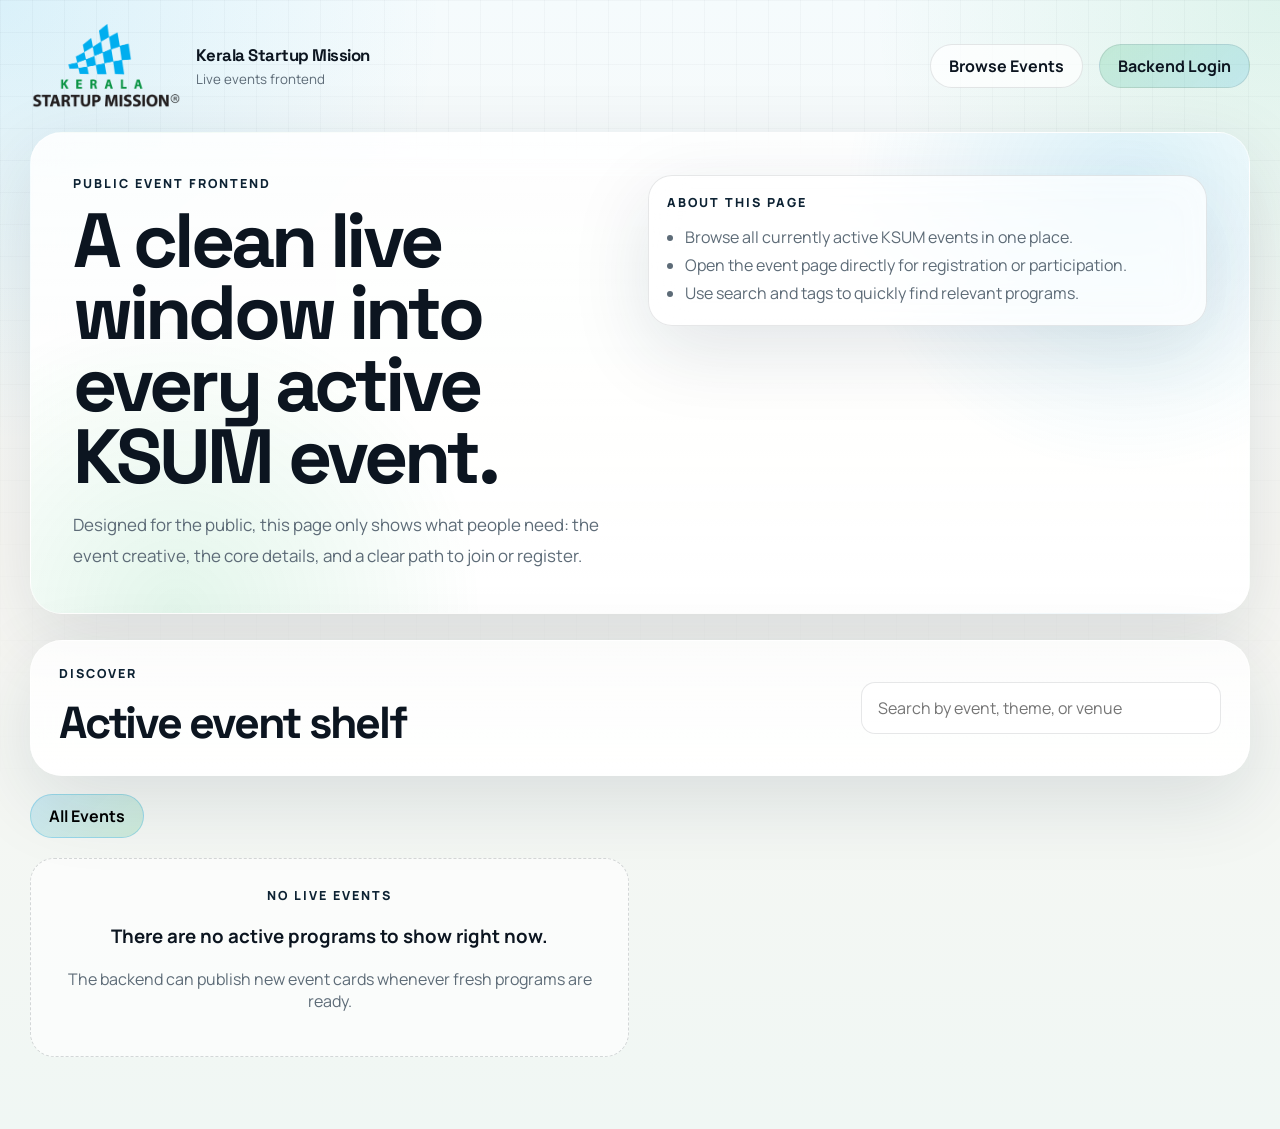
==== commit 5773d6f5: "Remove analytics stats from public frontend" ====
--- a/index.html
+++ b/index.html
@@ -43,37 +43,16 @@
             Designed for the public, this page only shows what people need: the event creative,
             the core details, and a clear path to join or register.
           </p>
-
-          <div class="hero-stats">
-            <article class="stat-chip">
-              <strong id="activeEventCount">0</strong>
-              <span>Active programs</span>
-            </article>
-            <article class="stat-chip">
-              <strong id="trackedClickCount">0</strong>
-              <span>Tracked clicks</span>
-            </article>
-            <article class="stat-chip">
-              <strong id="visitorCount">0</strong>
-              <span>Visitors</span>
-            </article>
-          </div>
         </div>
 
         <aside class="hero-aside">
           <div class="aside-card">
-            <p class="kicker">Built For Clarity</p>
+            <p class="kicker">About This Page</p>
             <ul class="signal-list">
-              <li>Only active events are shown to the public.</li>
-              <li>Each card highlights the creative, date, venue, and CTA.</li>
-              <li>All uploads and analytics are handled from the backend console.</li>
+              <li>Browse all currently active KSUM events in one place.</li>
+              <li>Open the event page directly for registration or participation.</li>
+              <li>Use search and tags to quickly find relevant programs.</li>
             </ul>
-          </div>
-          <div class="aside-card accent-card">
-            <span class="accent-label">Backend connected</span>
-            <p>
-              The admin workspace controls publishing, pauses events, and records traffic for every outbound click.
-            </p>
           </div>
         </aside>
       </section>
--- a/styles.css
+++ b/styles.css
@@ -277,18 +277,12 @@
   text-transform: uppercase;
 }
 
-.hero-stats,
 .backend-metrics {
   display: grid;
   gap: 16px;
 }
 
-.hero-stats {
-  grid-template-columns: repeat(3, minmax(0, 1fr));
-  margin-top: 28px;
-}
-
-.stat-chip,
+.metric-block,
 .aside-card,
 .metric-block,
 .preview-surface,
@@ -299,7 +293,6 @@
   background: rgba(255, 255, 255, 0.72);
 }
 
-.stat-chip strong,
 .metric-block strong {
   display: block;
   font-family: "Space Grotesk", sans-serif;
@@ -632,7 +625,7 @@
 }
 
 @media (max-width: 1080px) {
-  .hero-stage,
+.hero-stage,
   .masthead,
   .workspace-banner,
   .control-strip {
@@ -644,8 +637,7 @@
   .backend-grid,
   .analytics-grid-two,
   .backend-metrics,
-  .field-grid.two-col,
-  .hero-stats {
+  .field-grid.two-col {
     grid-template-columns: 1fr;
   }
 
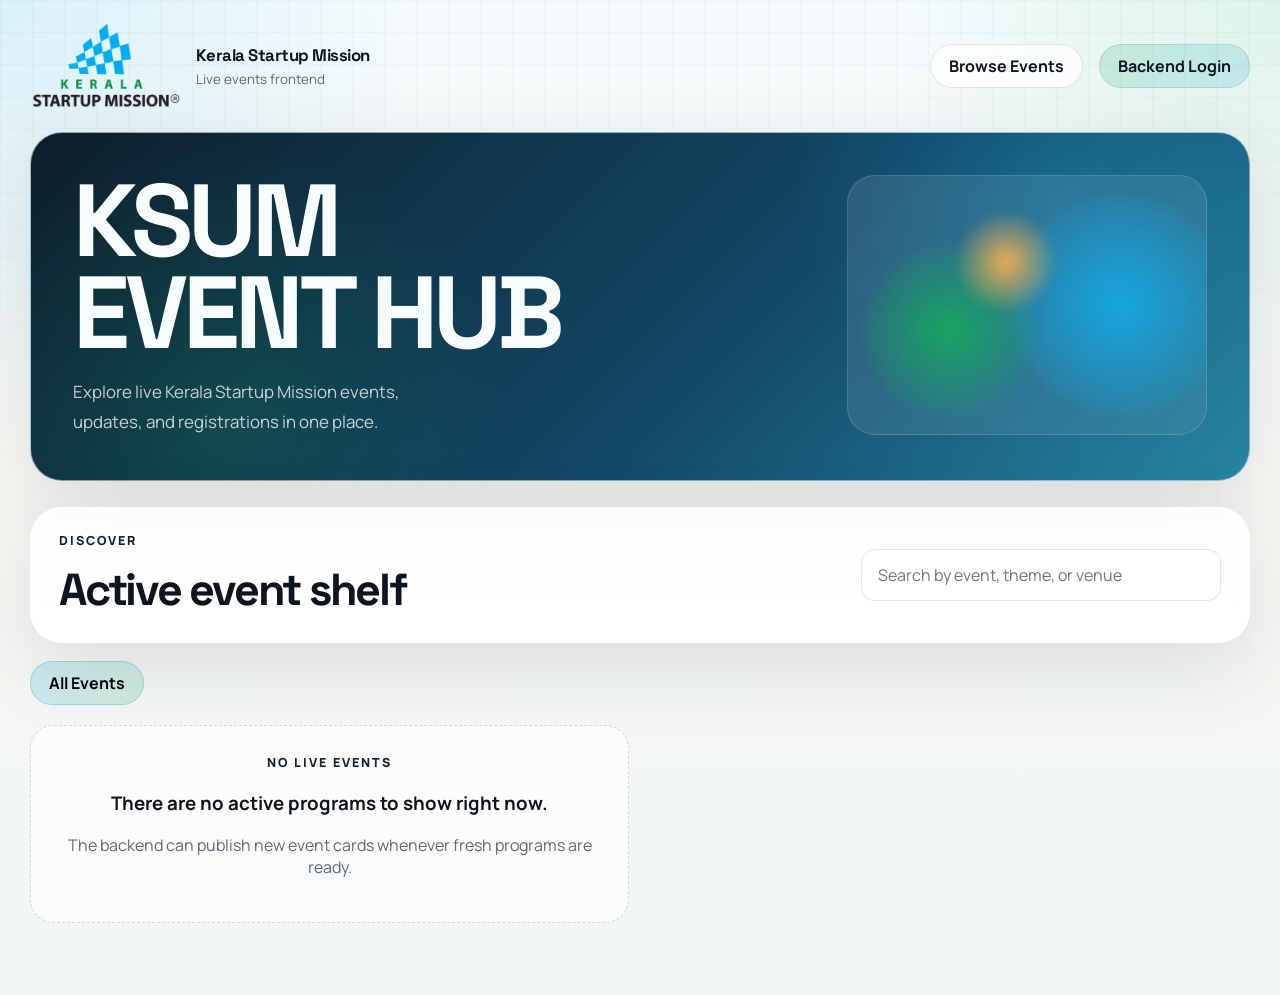
==== commit 980596cd: "Refine hero and add backend delete action" ====
--- a/index.html
+++ b/index.html
@@ -37,22 +37,17 @@
 
       <section class="hero-stage">
         <div class="hero-column">
-          <p class="kicker">Public Event Frontend</p>
-          <h1>A clean live window into every active KSUM event.</h1>
-          <p class="hero-copy">
-            Designed for the public, this page only shows what people need: the event creative,
-            the core details, and a clear path to join or register.
+          <h1>KSUM EVENT HUB</h1>
+          <p class="hero-copy hero-copy-tight">
+            Explore live Kerala Startup Mission events, updates, and registrations in one place.
           </p>
         </div>
 
         <aside class="hero-aside">
-          <div class="aside-card">
-            <p class="kicker">About This Page</p>
-            <ul class="signal-list">
-              <li>Browse all currently active KSUM events in one place.</li>
-              <li>Open the event page directly for registration or participation.</li>
-              <li>Use search and tags to quickly find relevant programs.</li>
-            </ul>
+          <div class="hero-orb-card">
+            <span class="hero-orb hero-orb-one"></span>
+            <span class="hero-orb hero-orb-two"></span>
+            <span class="hero-orb hero-orb-three"></span>
           </div>
         </aside>
       </section>
--- a/styles.css
+++ b/styles.css
@@ -227,9 +227,10 @@
   margin-top: 24px;
   padding: clamp(28px, 4vw, 42px);
   background:
-    radial-gradient(circle at 90% 12%, rgba(21, 169, 228, 0.14), transparent 24%),
-    radial-gradient(circle at 12% 100%, rgba(20, 177, 87, 0.12), transparent 26%),
-    linear-gradient(180deg, rgba(255, 255, 255, 0.84), rgba(255, 255, 255, 0.95));
+    radial-gradient(circle at 84% 18%, rgba(21, 169, 228, 0.22), transparent 24%),
+    radial-gradient(circle at 16% 82%, rgba(20, 177, 87, 0.16), transparent 26%),
+    linear-gradient(135deg, rgba(8, 26, 39, 0.98), rgba(9, 65, 97, 0.96) 58%, rgba(19, 123, 155, 0.92));
+  overflow: hidden;
 }
 
 .hero-column,
@@ -255,17 +256,22 @@
 }
 
 .hero-column h1 {
-  font-size: clamp(2.8rem, 6vw, 5.4rem);
-  line-height: 0.94;
-  max-width: 11ch;
+  font-size: clamp(3.2rem, 8vw, 6.6rem);
+  line-height: 0.9;
+  max-width: 9ch;
+  color: #f7fdff;
 }
 
 .hero-copy {
   max-width: 60ch;
   margin: 18px 0 0;
-  color: var(--muted);
+  color: rgba(247, 253, 255, 0.78);
   line-height: 1.8;
   font-size: 1.06rem;
+}
+
+.hero-copy-tight {
+  max-width: 38ch;
 }
 
 .kicker {
@@ -303,12 +309,55 @@
   display: grid;
   gap: 16px;
   align-content: start;
+  justify-items: end;
 }
 
 .signal-list {
   margin: 0;
   padding-left: 18px;
   line-height: 1.75;
+}
+
+.hero-orb-card {
+  position: relative;
+  width: min(100%, 360px);
+  min-height: 260px;
+  border-radius: 28px;
+  background:
+    linear-gradient(135deg, rgba(255, 255, 255, 0.08), rgba(255, 255, 255, 0.02)),
+    rgba(255, 255, 255, 0.04);
+  border: 1px solid rgba(255, 255, 255, 0.14);
+  overflow: hidden;
+}
+
+.hero-orb {
+  position: absolute;
+  border-radius: 999px;
+  filter: blur(4px);
+}
+
+.hero-orb-one {
+  width: 220px;
+  height: 220px;
+  right: -24px;
+  top: 18px;
+  background: radial-gradient(circle, rgba(21, 169, 228, 0.95), rgba(21, 169, 228, 0.16) 68%, transparent 72%);
+}
+
+.hero-orb-two {
+  width: 170px;
+  height: 170px;
+  left: 16px;
+  bottom: 18px;
+  background: radial-gradient(circle, rgba(20, 177, 87, 0.82), rgba(20, 177, 87, 0.12) 68%, transparent 74%);
+}
+
+.hero-orb-three {
+  width: 96px;
+  height: 96px;
+  left: 110px;
+  top: 38px;
+  background: radial-gradient(circle, rgba(255, 180, 77, 0.9), rgba(255, 180, 77, 0.08) 70%, transparent 74%);
 }
 
 .accent-card {
@@ -599,6 +648,11 @@
   background: rgba(203, 78, 70, 0.08);
 }
 
+.danger-inline {
+  color: var(--danger);
+  background: rgba(203, 78, 70, 0.08);
+}
+
 .analytic-row {
   align-items: center;
 }
@@ -644,6 +698,11 @@
   .search-wrap {
     width: 100%;
   }
+
+  .hero-aside {
+    width: 100%;
+    justify-items: stretch;
+  }
 }
 
 @media (max-width: 720px) {
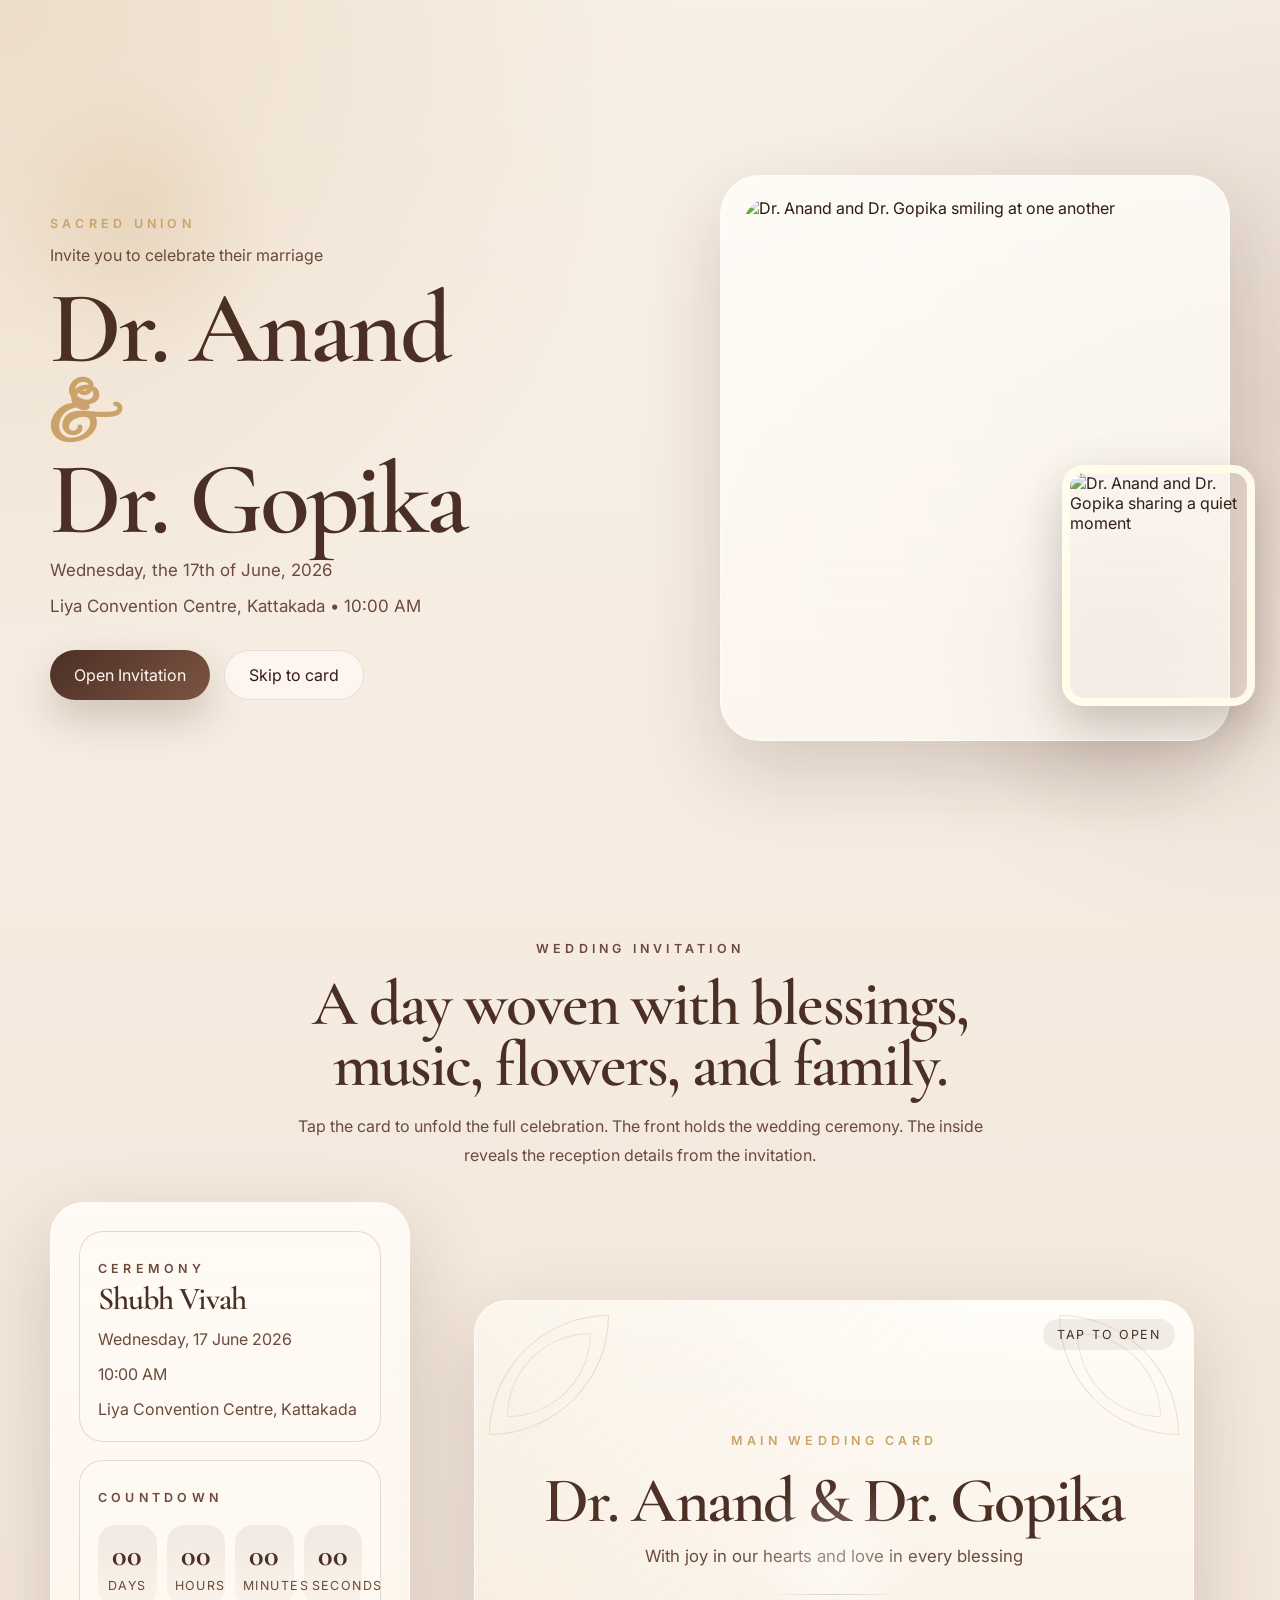
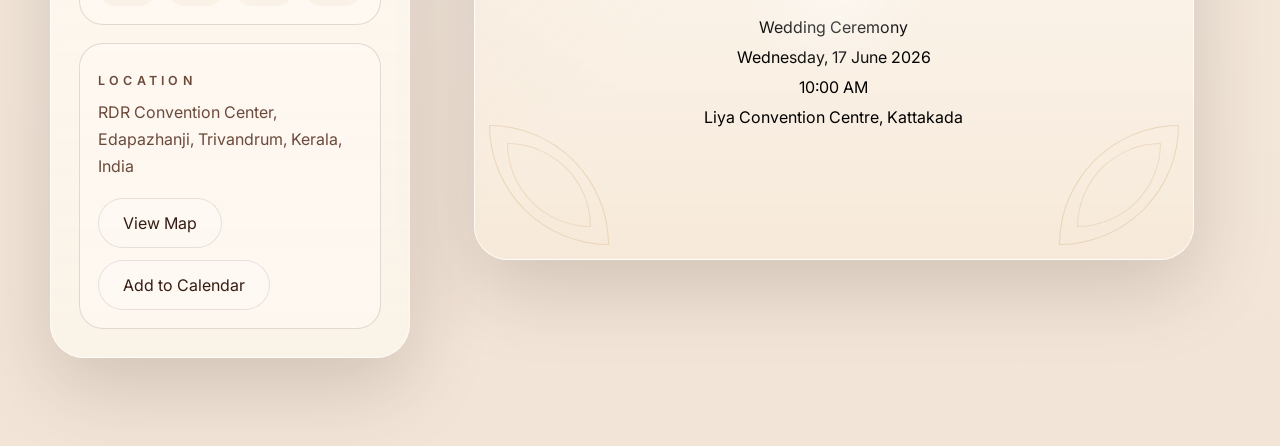
==== commit 7c952d3f: "Create interactive wedding invitation" ====
--- a/index.html
+++ b/index.html
@@ -5,66 +5,156 @@
     <meta name="viewport" content="width=device-width, initial-scale=1">
     <meta
       name="description"
-      content="Public event frontend for Kerala Startup Mission with live programs, details, and direct registration links."
+      content="Wedding invitation for Dr. Anand and Dr. Gopika with an interactive opening experience and animated invitation card."
     >
-    <title>KSUM LinkHub</title>
+    <title>Dr. Anand & Dr. Gopika | Wedding Invitation</title>
     <link rel="preconnect" href="https://fonts.googleapis.com">
     <link rel="preconnect" href="https://fonts.gstatic.com" crossorigin>
     <link
-      href="https://fonts.googleapis.com/css2?family=Manrope:wght@400;500;600;700;800&family=Space+Grotesk:wght@500;700&display=swap"
+      href="https://fonts.googleapis.com/css2?family=Cormorant+Garamond:wght@400;500;600;700&family=Inter:wght@400;500;600&family=Mea+Culpa&display=swap"
       rel="stylesheet"
     >
-    <link rel="stylesheet" href="styles.css">
+    <link rel="stylesheet" href="wedding.css">
   </head>
-  <body class="public-body">
-    <div class="backdrop-grid" aria-hidden="true"></div>
+  <body class="invitation-body">
+    <div class="petal-layer" aria-hidden="true" id="petalLayer"></div>
 
-    <main class="shell">
-      <header class="masthead">
-        <a class="brand-lockup" href="index.html" aria-label="Kerala Startup Mission">
-          <img src="assets/ksum-logo.png" alt="Kerala Startup Mission logo" class="brand-logo">
-          <span class="brand-copy">
-            <strong>Kerala Startup Mission</strong>
-            <small>Live events frontend</small>
-          </span>
-        </a>
+    <main>
+      <section class="opening-stage" id="home">
+        <div class="ambient ambient-left" aria-hidden="true"></div>
+        <div class="ambient ambient-right" aria-hidden="true"></div>
 
-        <nav class="top-actions" aria-label="Primary">
-          <a class="text-link" href="#eventsSection">Browse Events</a>
-          <a class="pill-link" href="dashboard.html">Backend Login</a>
-        </nav>
-      </header>
+        <div class="opening-copy reveal">
+          <p class="eyebrow">Sacred Union</p>
+          <p class="intro-note">Invite you to celebrate their marriage</p>
+          <h1>
+            <span>Dr. Anand</span>
+            <em>&amp;</em>
+            <span>Dr. Gopika</span>
+          </h1>
+          <p class="opening-date">Wednesday, the 17th of June, 2026</p>
+          <p class="opening-venue">Liya Convention Centre, Kattakada • 10:00 AM</p>
 
-      <section class="hero-stage">
-        <div class="hero-column">
-          <h1>KSUM EVENT HUB</h1>
-          <p class="hero-copy hero-copy-tight">
-            Explore live Kerala Startup Mission events, updates, and registrations in one place.
+          <div class="opening-actions">
+            <button type="button" class="primary-cta" id="openInvitationButton">
+              Open Invitation
+            </button>
+            <a class="secondary-cta" href="#weddingCard">Skip to card</a>
+          </div>
+        </div>
+
+        <div class="opening-portrait reveal">
+          <div class="portrait-frame">
+            <img
+              src="assets/hero.png"
+              alt="Dr. Anand and Dr. Gopika smiling at one another"
+              class="portrait-main"
+            >
+            <img
+              src="assets/hero.jpeg"
+              alt="Dr. Anand and Dr. Gopika sharing a quiet moment"
+              class="portrait-accent"
+            >
+          </div>
+        </div>
+      </section>
+
+      <section class="invitation-stage" id="weddingCard">
+        <div class="section-head reveal">
+          <p class="eyebrow">Wedding Invitation</p>
+          <h2>A day woven with blessings, music, flowers, and family.</h2>
+          <p>
+            Tap the card to unfold the full celebration. The front holds the wedding ceremony.
+            The inside reveals the reception details from the invitation.
           </p>
         </div>
 
-        <aside class="hero-aside">
-          <div class="hero-orb-card">
-            <span class="hero-orb hero-orb-one"></span>
-            <span class="hero-orb hero-orb-two"></span>
-            <span class="hero-orb hero-orb-three"></span>
+        <div class="invitation-layout">
+          <aside class="details-panel reveal">
+            <div class="detail-block">
+              <p class="eyebrow">Ceremony</p>
+              <h3>Shubh Vivah</h3>
+              <p>Wednesday, 17 June 2026</p>
+              <p>10:00 AM</p>
+              <p>Liya Convention Centre, Kattakada</p>
+            </div>
+
+            <div class="detail-block countdown-block">
+              <p class="eyebrow">Countdown</p>
+              <div class="countdown-grid" id="countdownGrid" aria-live="polite">
+                <div><strong>00</strong><span>Days</span></div>
+                <div><strong>00</strong><span>Hours</span></div>
+                <div><strong>00</strong><span>Minutes</span></div>
+                <div><strong>00</strong><span>Seconds</span></div>
+              </div>
+            </div>
+
+            <div class="detail-block">
+              <p class="eyebrow">Location</p>
+              <p>RDR Convention Center, Edapazhanji, Trivandrum, Kerala, India</p>
+              <div class="link-row">
+                <a
+                  href="https://maps.app.goo.gl/eyaeLrBUsDAbED596"
+                  target="_blank"
+                  rel="noopener noreferrer"
+                >
+                  View Map
+                </a>
+                <a
+                  href="https://calendar.google.com/calendar/render?action=TEMPLATE&text=Dr.+Anand+%26+Dr.+Gopika+Wedding+Reception&dates=20260617T180000/20260617T210000&details=Join+us+for+the+wedding+reception+celebration&location=RDR+Convention+Center,+Edapazhanji,+Trivandrum"
+                  target="_blank"
+                  rel="noopener noreferrer"
+                >
+                  Add to Calendar
+                </a>
+              </div>
+            </div>
+          </aside>
+
+          <div class="card-stage reveal">
+            <button type="button" class="invitation-card-shell" id="invitationCardButton" aria-expanded="false">
+              <span class="card-hint">Tap to open</span>
+
+              <span class="invitation-card-face invitation-card-front">
+                <span class="floral-corner floral-top-left" aria-hidden="true"></span>
+                <span class="floral-corner floral-top-right" aria-hidden="true"></span>
+                <span class="floral-corner floral-bottom-left" aria-hidden="true"></span>
+                <span class="floral-corner floral-bottom-right" aria-hidden="true"></span>
+
+                <span class="card-copy">
+                  <span class="eyebrow">Main Wedding Card</span>
+                  <strong>Dr. Anand &amp; Dr. Gopika</strong>
+                  <em>With joy in our hearts and love in every blessing</em>
+                  <span class="divider"></span>
+                  <span>Wedding Ceremony</span>
+                  <span>Wednesday, 17 June 2026</span>
+                  <span>10:00 AM</span>
+                  <span>Liya Convention Centre, Kattakada</span>
+                </span>
+              </span>
+
+              <span class="invitation-card-face invitation-card-inside">
+                <span class="inside-grid">
+                  <span class="inside-panel">
+                    <span class="eyebrow">Reception Ceremony</span>
+                    <strong>Save The Date</strong>
+                    <span>Scratch-style reveal reimagined as an unfolding card.</span>
+                  </span>
+
+                  <span class="inside-panel">
+                    <span class="eyebrow">Reception Details</span>
+                    <strong>17 June 2026</strong>
+                    <span>6:00 PM to 9:00 PM</span>
+                    <span>RDR Convention Center</span>
+                    <span>Edapazhanji, Trivandrum</span>
+                    <span>We look forward to celebrating with you.</span>
+                  </span>
+                </span>
+              </span>
+            </button>
           </div>
-        </aside>
+        </div>
       </section>
-
-      <section class="control-strip" id="eventsSection">
-        <div>
-          <p class="kicker">Discover</p>
-          <h2>Active event shelf</h2>
-        </div>
-        <label class="search-wrap">
-          <span class="sr-only">Search active events</span>
-          <input type="search" id="searchInput" placeholder="Search by event, theme, or venue">
-        </label>
-      </section>
-
-      <div class="filter-row" id="tagFilters" aria-label="Event filters"></div>
-      <section class="event-gallery" id="eventGrid"></section>
     </main>
 
     <script src="script.js"></script>
--- a/wedding.css
+++ b/wedding.css
@@ -0,0 +1,645 @@
+:root {
+  --bg: #f6ecdf;
+  --bg-deep: #4b2f25;
+  --bg-panel: rgba(255, 249, 240, 0.78);
+  --ink: #351c13;
+  --muted: #6b4a3b;
+  --gold: #cba36a;
+  --gold-soft: #e4c89f;
+  --line: rgba(89, 49, 34, 0.16);
+  --shadow: 0 28px 80px rgba(63, 35, 25, 0.18);
+  --radius-xl: 34px;
+  --radius-lg: 24px;
+}
+
+* {
+  box-sizing: border-box;
+}
+
+html {
+  scroll-behavior: smooth;
+}
+
+body {
+  margin: 0;
+  min-height: 100vh;
+}
+
+body.invitation-body {
+  color: var(--ink);
+  font-family: "Inter", sans-serif;
+  background:
+    radial-gradient(circle at top left, rgba(203, 163, 106, 0.24), transparent 28%),
+    radial-gradient(circle at right 20%, rgba(116, 72, 54, 0.14), transparent 26%),
+    linear-gradient(180deg, #f8f0e7 0%, #f2e5d7 100%);
+  overflow-x: hidden;
+}
+
+button,
+a {
+  font: inherit;
+}
+
+button {
+  border: 0;
+  cursor: pointer;
+}
+
+a {
+  color: inherit;
+  text-decoration: none;
+}
+
+img {
+  display: block;
+  max-width: 100%;
+}
+
+.petal-layer {
+  position: fixed;
+  inset: 0;
+  pointer-events: none;
+  overflow: hidden;
+  z-index: 0;
+}
+
+.petal {
+  position: absolute;
+  top: -8%;
+  width: 18px;
+  height: 26px;
+  border-radius: 70% 0 70% 0;
+  background: linear-gradient(180deg, rgba(255, 226, 196, 0.9), rgba(203, 163, 106, 0.64));
+  box-shadow: 0 0 14px rgba(203, 163, 106, 0.25);
+  animation: petal-fall linear infinite;
+}
+
+main {
+  position: relative;
+  z-index: 1;
+}
+
+.opening-stage,
+.invitation-stage {
+  width: min(1180px, calc(100% - 32px));
+  margin: 0 auto;
+}
+
+.opening-stage {
+  position: relative;
+  min-height: 100vh;
+  display: grid;
+  grid-template-columns: minmax(0, 1.05fr) minmax(320px, 0.95fr);
+  gap: 44px;
+  align-items: center;
+  padding: 64px 0 48px;
+}
+
+.ambient {
+  position: absolute;
+  border-radius: 999px;
+  filter: blur(18px);
+  opacity: 0.45;
+  z-index: -1;
+}
+
+.ambient-left {
+  width: 280px;
+  height: 280px;
+  left: -60px;
+  top: 80px;
+  background: radial-gradient(circle, rgba(203, 163, 106, 0.48), transparent 68%);
+}
+
+.ambient-right {
+  width: 340px;
+  height: 340px;
+  right: -50px;
+  bottom: 70px;
+  background: radial-gradient(circle, rgba(74, 46, 36, 0.34), transparent 70%);
+}
+
+.opening-copy {
+  max-width: 620px;
+}
+
+.eyebrow {
+  margin: 0 0 14px;
+  color: var(--gold);
+  font-size: 0.78rem;
+  font-weight: 600;
+  letter-spacing: 0.34em;
+  text-transform: uppercase;
+}
+
+.intro-note,
+.opening-date,
+.opening-venue,
+.section-head p,
+.detail-block p,
+.inside-panel span,
+.card-copy em {
+  color: var(--muted);
+}
+
+.intro-note {
+  margin: 0 0 18px;
+  font-size: 1rem;
+}
+
+.opening-copy h1,
+.section-head h2,
+.detail-block h3,
+.inside-panel strong,
+.card-copy strong {
+  margin: 0;
+  font-family: "Cormorant Garamond", serif;
+  font-weight: 600;
+  letter-spacing: -0.03em;
+}
+
+.opening-copy h1 {
+  display: grid;
+  gap: 8px;
+  font-size: clamp(3.9rem, 8vw, 7rem);
+  line-height: 0.88;
+  color: var(--bg-deep);
+}
+
+.opening-copy h1 em {
+  font-family: "Mea Culpa", cursive;
+  font-size: clamp(3.2rem, 7vw, 5rem);
+  font-style: normal;
+  color: var(--gold);
+  line-height: 0.8;
+}
+
+.opening-date,
+.opening-venue {
+  margin: 16px 0 0;
+  font-size: 1.06rem;
+}
+
+.opening-actions {
+  display: flex;
+  flex-wrap: wrap;
+  gap: 14px;
+  margin-top: 34px;
+}
+
+.primary-cta,
+.secondary-cta,
+.link-row a {
+  display: inline-flex;
+  align-items: center;
+  justify-content: center;
+  min-height: 50px;
+  padding: 0 24px;
+  border-radius: 999px;
+  transition: transform 180ms ease, box-shadow 180ms ease, background 180ms ease;
+}
+
+.primary-cta {
+  color: #fff8f0;
+  background: linear-gradient(135deg, #4b2f25, #7d5542);
+  box-shadow: 0 18px 40px rgba(75, 47, 37, 0.22);
+}
+
+.secondary-cta,
+.link-row a {
+  border: 1px solid rgba(75, 47, 37, 0.12);
+  background: rgba(255, 250, 245, 0.72);
+}
+
+.primary-cta:hover,
+.secondary-cta:hover,
+.link-row a:hover,
+.invitation-card-shell:hover {
+  transform: translateY(-2px);
+}
+
+.opening-portrait {
+  display: grid;
+  justify-items: end;
+}
+
+.portrait-frame {
+  position: relative;
+  width: min(100%, 510px);
+  padding: 22px;
+  border-radius: 40px;
+  background:
+    linear-gradient(180deg, rgba(255, 252, 247, 0.72), rgba(255, 247, 237, 0.42)),
+    rgba(255, 255, 255, 0.44);
+  border: 1px solid rgba(255, 255, 255, 0.52);
+  box-shadow: var(--shadow);
+  backdrop-filter: blur(16px);
+}
+
+.portrait-main {
+  width: 100%;
+  min-height: 520px;
+  max-height: 640px;
+  object-fit: cover;
+  border-radius: 28px;
+  filter: sepia(0.16) grayscale(0.08) contrast(1.04);
+}
+
+.portrait-accent {
+  position: absolute;
+  right: -26px;
+  bottom: 34px;
+  width: 38%;
+  aspect-ratio: 4 / 5;
+  object-fit: cover;
+  border-radius: 22px;
+  border: 8px solid rgba(252, 244, 232, 0.95);
+  box-shadow: 0 18px 48px rgba(53, 28, 19, 0.24);
+  filter: sepia(0.18) grayscale(0.1);
+}
+
+.invitation-stage {
+  padding: 38px 0 88px;
+}
+
+.section-head {
+  max-width: 720px;
+  margin: 0 auto 32px;
+  text-align: center;
+}
+
+.section-head h2 {
+  font-size: clamp(2.6rem, 5vw, 4.4rem);
+  color: var(--bg-deep);
+  line-height: 0.95;
+}
+
+.section-head p {
+  line-height: 1.8;
+}
+
+.invitation-layout {
+  display: grid;
+  grid-template-columns: minmax(280px, 360px) minmax(0, 1fr);
+  gap: 28px;
+  align-items: center;
+}
+
+.details-panel,
+.invitation-card-shell {
+  position: relative;
+  border-radius: var(--radius-xl);
+  border: 1px solid rgba(255, 255, 255, 0.58);
+  background:
+    linear-gradient(180deg, rgba(255, 250, 244, 0.82), rgba(250, 242, 231, 0.92)),
+    rgba(255, 255, 255, 0.72);
+  box-shadow: var(--shadow);
+  backdrop-filter: blur(16px);
+}
+
+.details-panel {
+  display: grid;
+  gap: 18px;
+  padding: 28px;
+}
+
+.detail-block {
+  padding: 18px;
+  border-radius: var(--radius-lg);
+  border: 1px solid var(--line);
+  background: rgba(255, 250, 244, 0.68);
+}
+
+.detail-block h3 {
+  font-size: 2rem;
+  color: var(--bg-deep);
+}
+
+.detail-block p {
+  margin: 8px 0 0;
+  line-height: 1.7;
+}
+
+.countdown-grid {
+  display: grid;
+  grid-template-columns: repeat(4, minmax(0, 1fr));
+  gap: 10px;
+  margin-top: 16px;
+}
+
+.countdown-grid div {
+  padding: 12px 8px;
+  border-radius: 18px;
+  text-align: center;
+  background: linear-gradient(180deg, rgba(75, 47, 37, 0.08), rgba(203, 163, 106, 0.08));
+}
+
+.countdown-grid strong {
+  display: block;
+  color: var(--bg-deep);
+  font-family: "Cormorant Garamond", serif;
+  font-size: 1.9rem;
+}
+
+.countdown-grid span {
+  font-size: 0.78rem;
+  letter-spacing: 0.12em;
+  text-transform: uppercase;
+  color: var(--muted);
+}
+
+.link-row {
+  display: flex;
+  flex-wrap: wrap;
+  gap: 12px;
+  margin-top: 18px;
+}
+
+.card-stage {
+  display: grid;
+  place-items: center;
+  perspective: 1800px;
+}
+
+.invitation-card-shell {
+  --glow-x: 50%;
+  --glow-y: 50%;
+  position: relative;
+  width: min(100%, 720px);
+  min-height: 560px;
+  padding: 0;
+  transform-style: preserve-3d;
+  overflow: hidden;
+  transition: transform 700ms cubic-bezier(0.2, 0.8, 0.2, 1), box-shadow 220ms ease;
+}
+
+.invitation-card-shell::before {
+  content: "";
+  position: absolute;
+  inset: 0;
+  background:
+    radial-gradient(circle at var(--glow-x) var(--glow-y), rgba(255, 255, 255, 0.48), transparent 22%),
+    linear-gradient(135deg, rgba(203, 163, 106, 0.08), transparent 40%);
+  pointer-events: none;
+  z-index: 2;
+}
+
+.invitation-card-shell.is-open {
+  transform: rotateY(180deg);
+}
+
+.card-hint {
+  position: absolute;
+  top: 18px;
+  right: 18px;
+  z-index: 3;
+  padding: 8px 14px;
+  border-radius: 999px;
+  background: rgba(75, 47, 37, 0.08);
+  color: var(--bg-deep);
+  font-size: 0.78rem;
+  letter-spacing: 0.14em;
+  text-transform: uppercase;
+}
+
+.invitation-card-face {
+  position: absolute;
+  inset: 0;
+  display: grid;
+  place-items: center;
+  padding: 44px;
+  backface-visibility: hidden;
+}
+
+.invitation-card-front {
+  background:
+    linear-gradient(180deg, rgba(255, 253, 248, 0.92), rgba(246, 233, 216, 0.94)),
+    linear-gradient(140deg, rgba(203, 163, 106, 0.12), transparent 44%);
+}
+
+.invitation-card-inside {
+  transform: rotateY(180deg);
+  background:
+    linear-gradient(180deg, rgba(88, 56, 44, 0.98), rgba(63, 39, 31, 0.98)),
+    linear-gradient(135deg, rgba(203, 163, 106, 0.18), transparent 40%);
+  color: #f6ead9;
+}
+
+.card-copy {
+  display: grid;
+  justify-items: center;
+  gap: 10px;
+  text-align: center;
+}
+
+.card-copy strong {
+  font-size: clamp(2.7rem, 5vw, 4.7rem);
+  line-height: 0.92;
+  color: var(--bg-deep);
+}
+
+.card-copy em {
+  font-size: 1.05rem;
+  font-style: normal;
+  line-height: 1.8;
+}
+
+.divider {
+  width: 120px;
+  height: 1px;
+  margin: 12px 0;
+  background: linear-gradient(90deg, transparent, rgba(75, 47, 37, 0.36), transparent);
+}
+
+.floral-corner {
+  position: absolute;
+  width: 120px;
+  height: 120px;
+  opacity: 0.7;
+}
+
+.floral-corner::before,
+.floral-corner::after {
+  content: "";
+  position: absolute;
+  inset: 0;
+  border: 1px solid rgba(203, 163, 106, 0.45);
+  border-radius: 100% 0 100% 0;
+}
+
+.floral-corner::after {
+  inset: 18px;
+  opacity: 0.8;
+}
+
+.floral-top-left {
+  top: 14px;
+  left: 14px;
+}
+
+.floral-top-right {
+  top: 14px;
+  right: 14px;
+  transform: scaleX(-1);
+}
+
+.floral-bottom-left {
+  bottom: 14px;
+  left: 14px;
+  transform: scaleY(-1);
+}
+
+.floral-bottom-right {
+  right: 14px;
+  bottom: 14px;
+  transform: scale(-1);
+}
+
+.inside-grid {
+  display: grid;
+  grid-template-columns: repeat(2, minmax(0, 1fr));
+  gap: 20px;
+  width: 100%;
+}
+
+.inside-panel {
+  display: grid;
+  gap: 10px;
+  align-content: start;
+  min-height: 320px;
+  padding: 26px;
+  border-radius: 28px;
+  background: linear-gradient(180deg, rgba(255, 244, 227, 0.08), rgba(203, 163, 106, 0.12));
+  border: 1px solid rgba(255, 238, 216, 0.18);
+  text-align: left;
+}
+
+.inside-panel strong {
+  font-size: 2.1rem;
+  color: #fff4df;
+}
+
+.inside-panel span {
+  line-height: 1.7;
+}
+
+.reveal {
+  opacity: 1;
+  transform: none;
+}
+
+.motion-ready .reveal {
+  opacity: 0;
+  transform: translateY(28px);
+  transition: opacity 700ms ease, transform 700ms ease;
+}
+
+.motion-ready .reveal.is-visible {
+  opacity: 1;
+  transform: translateY(0);
+}
+
+.invitation-opened .opening-copy,
+.invitation-opened .opening-portrait {
+  animation: soften 600ms ease;
+}
+
+@keyframes petal-fall {
+  0% {
+    transform: translate3d(0, -10vh, 0) rotate(0deg);
+  }
+
+  100% {
+    transform: translate3d(90px, 110vh, 0) rotate(320deg);
+  }
+}
+
+@keyframes soften {
+  0% {
+    transform: scale(1);
+    opacity: 1;
+  }
+
+  50% {
+    transform: scale(0.985);
+    opacity: 0.72;
+  }
+
+  100% {
+    transform: scale(1);
+    opacity: 1;
+  }
+}
+
+@media (max-width: 980px) {
+  .opening-stage,
+  .invitation-layout,
+  .inside-grid {
+    grid-template-columns: 1fr;
+  }
+
+  .opening-stage {
+    padding-top: 40px;
+    gap: 28px;
+  }
+
+  .opening-portrait {
+    justify-items: center;
+  }
+
+  .portrait-accent {
+    right: 10px;
+    bottom: 14px;
+  }
+}
+
+@media (max-width: 720px) {
+  .opening-stage,
+  .invitation-stage {
+    width: min(100% - 24px, 1180px);
+  }
+
+  .opening-copy h1 {
+    font-size: clamp(3rem, 15vw, 4.4rem);
+  }
+
+  .portrait-main {
+    min-height: 400px;
+  }
+
+  .countdown-grid {
+    grid-template-columns: repeat(2, minmax(0, 1fr));
+  }
+
+  .invitation-card-shell {
+    min-height: 640px;
+  }
+
+  .invitation-card-face {
+    padding: 28px;
+  }
+
+  .inside-panel {
+    min-height: auto;
+  }
+}
+
+@media (prefers-reduced-motion: reduce) {
+  html {
+    scroll-behavior: auto;
+  }
+
+  *,
+  *::before,
+  *::after {
+    animation: none !important;
+    transition: none !important;
+  }
+
+  .reveal,
+  .motion-ready .reveal,
+  .motion-ready .reveal.is-visible {
+    opacity: 1;
+    transform: none;
+  }
+}
